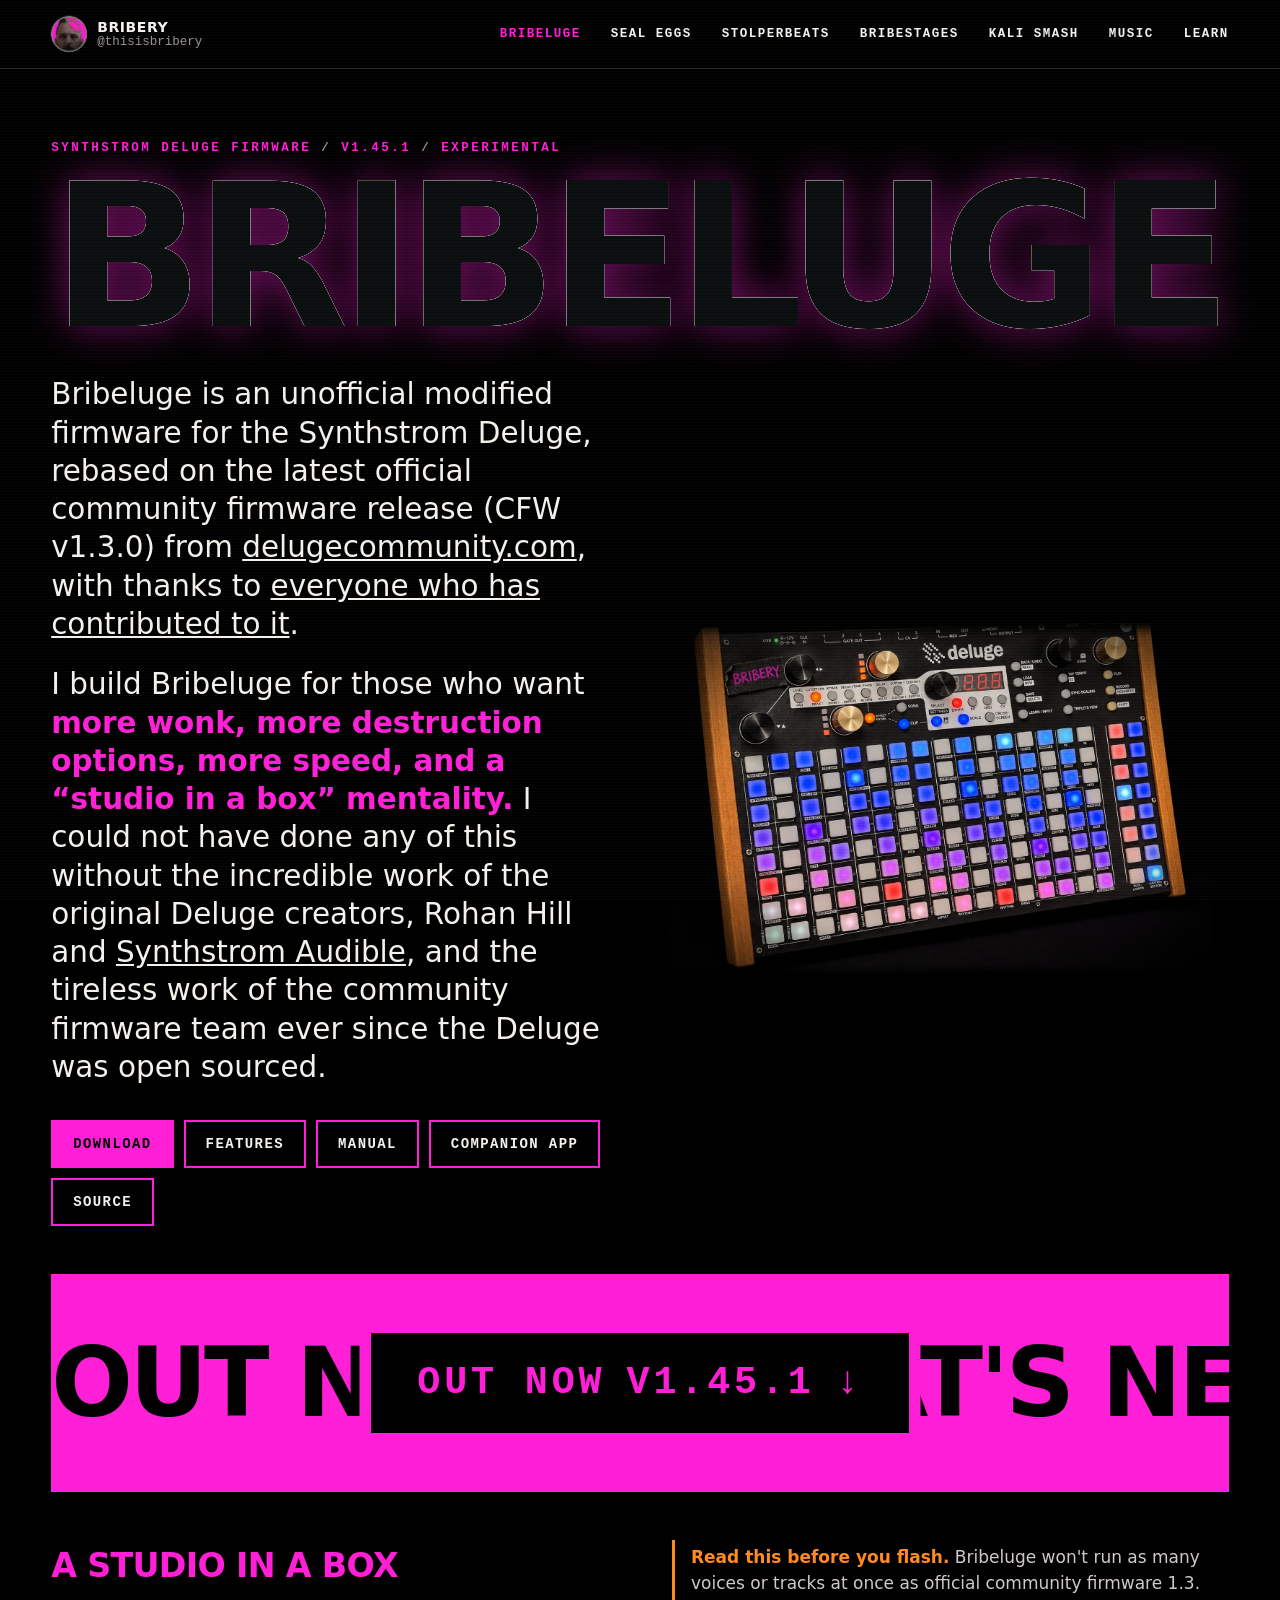
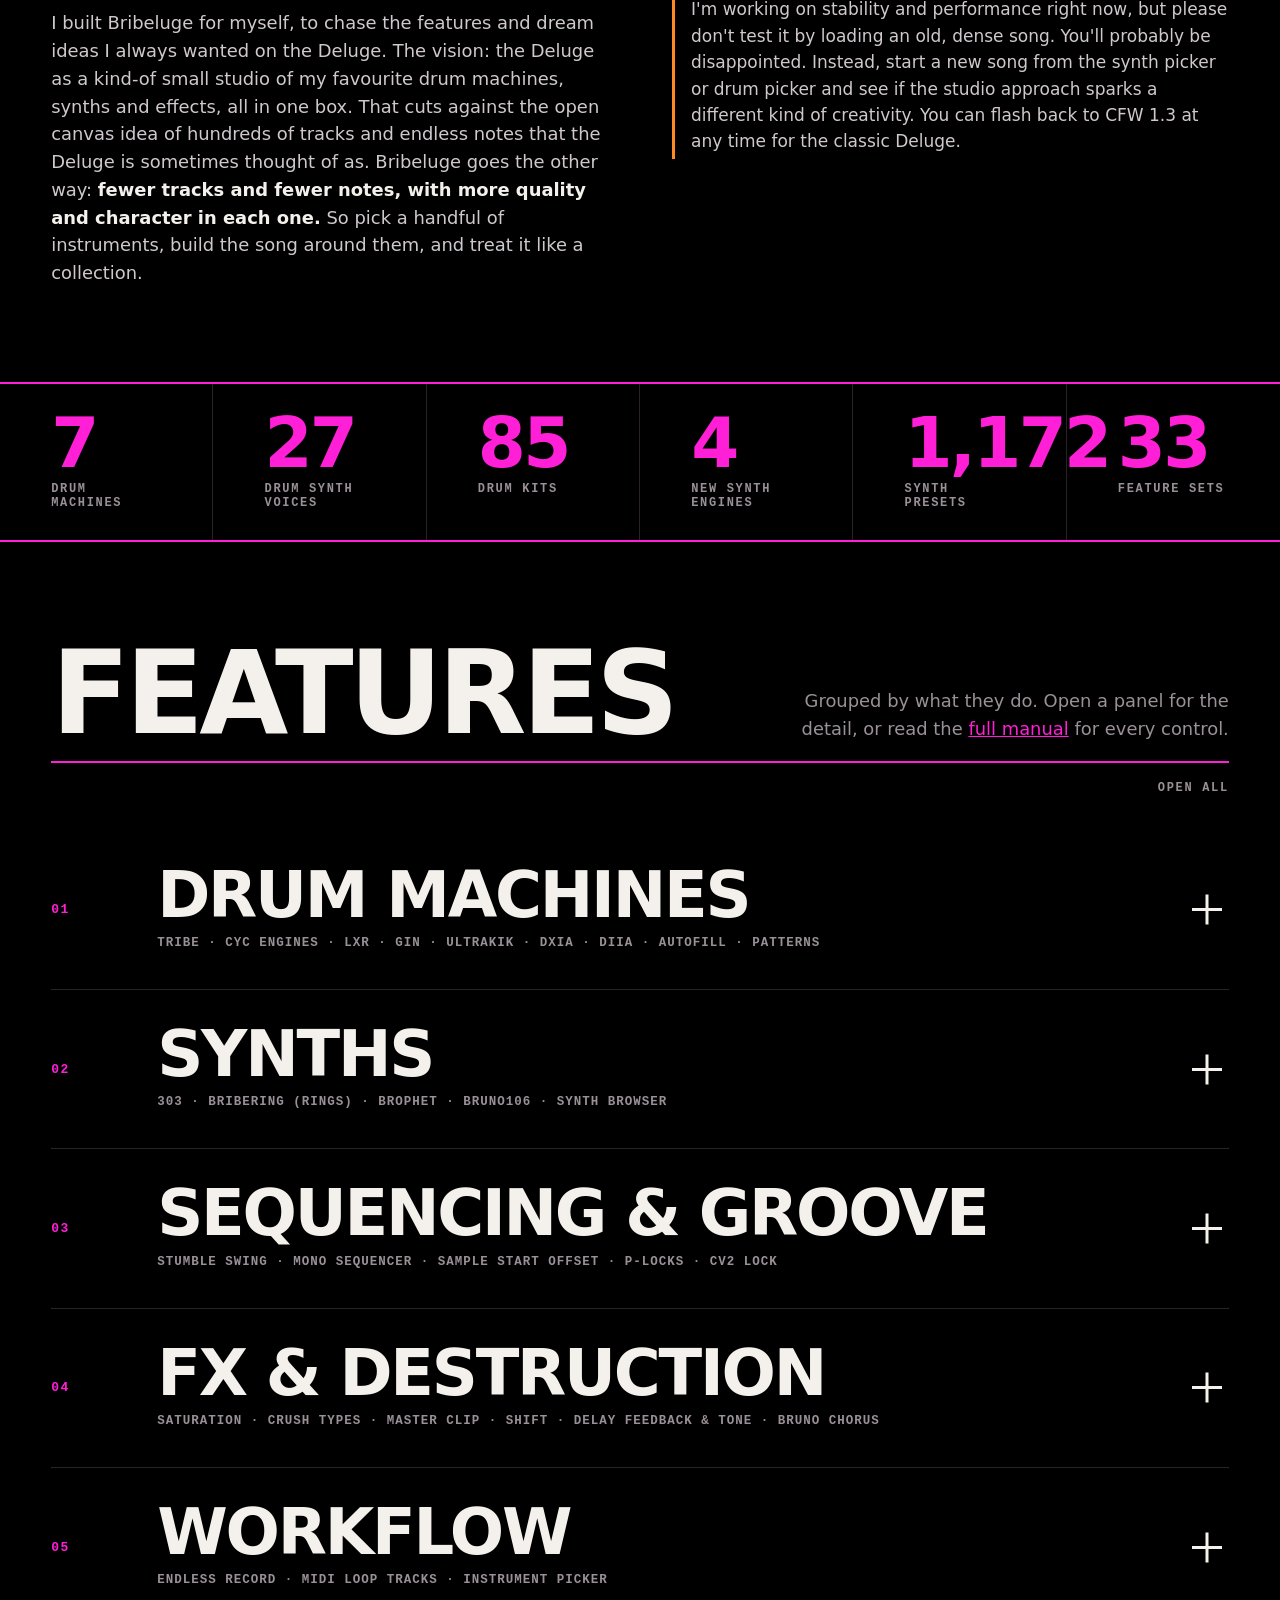
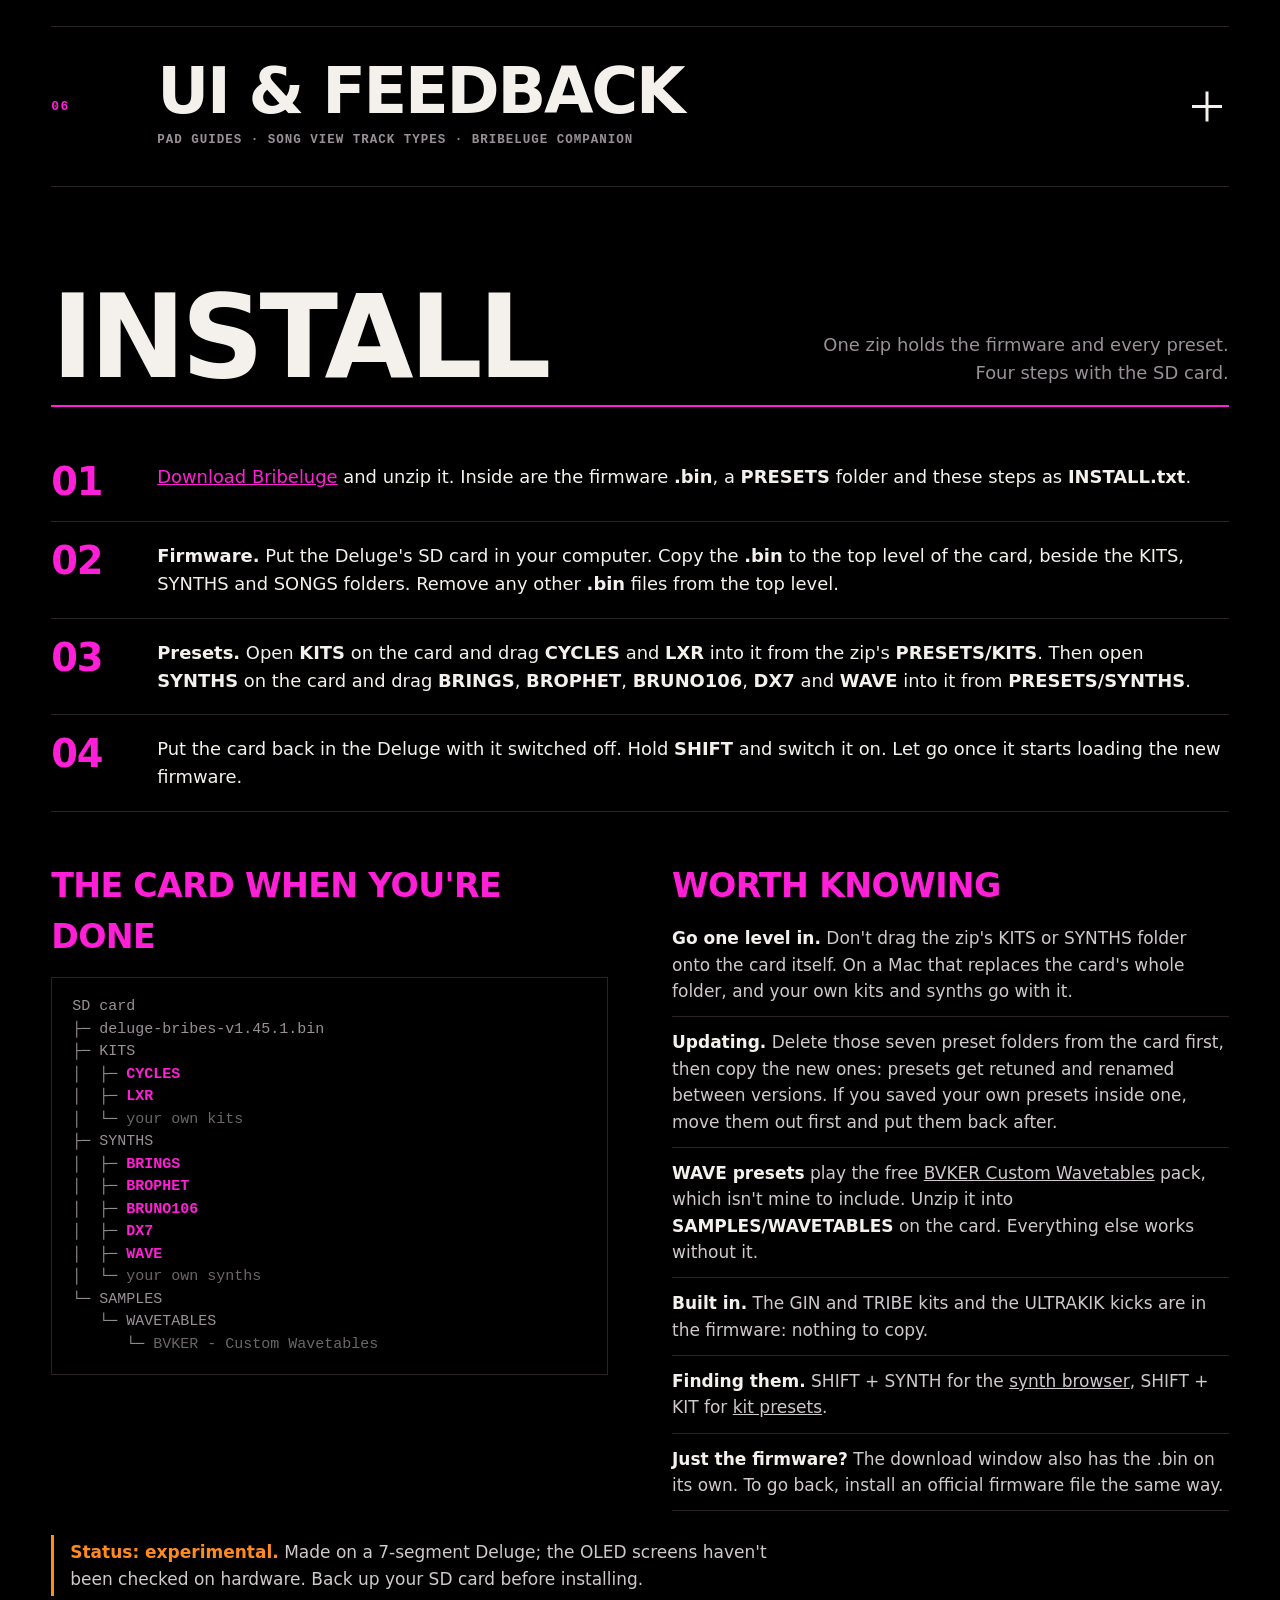
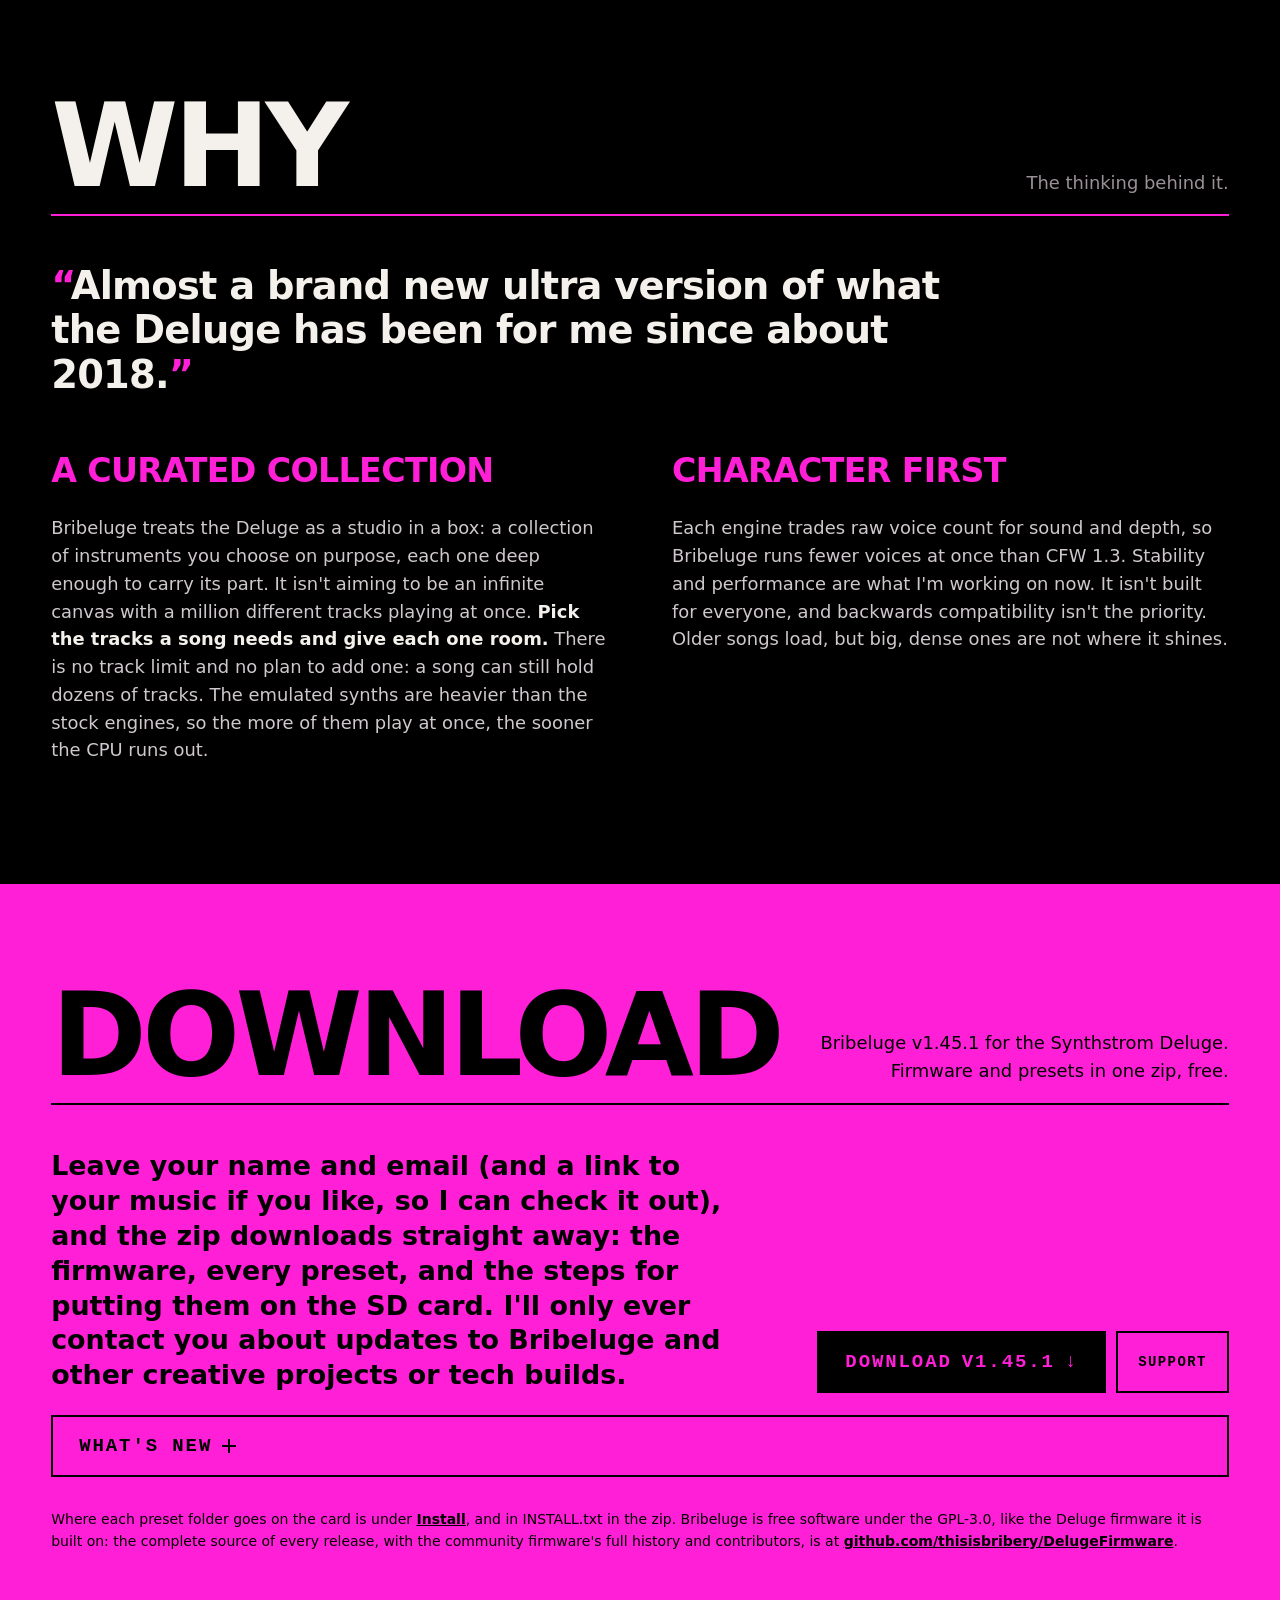
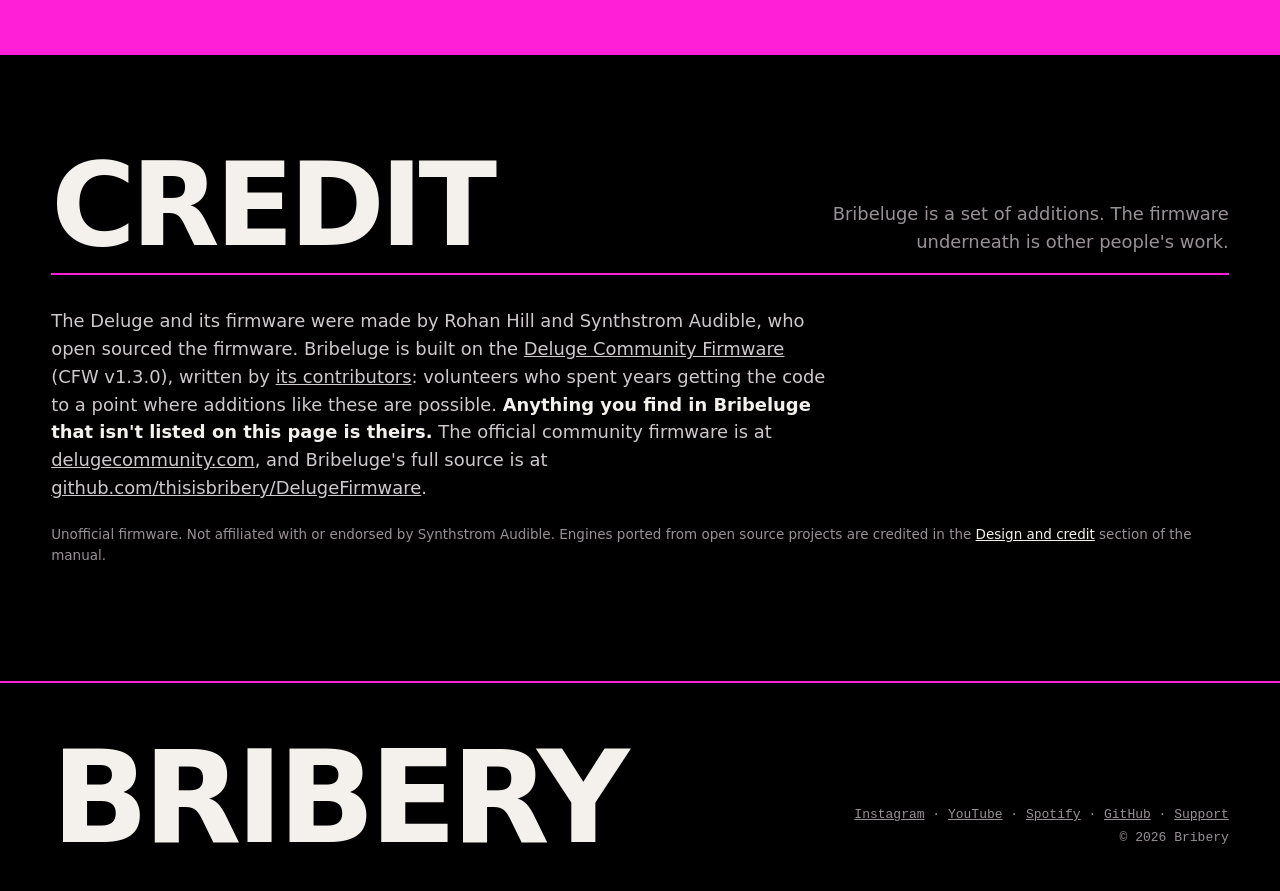
==== bribeluge/index.html @ 13f670aa "Companion v29: a new kit or synth lands on its panel, centred After choosing a kit or synth (or chan" ====
<!doctype html>
<html lang="en">
<head>
<meta charset="utf-8">
<meta name="viewport" content="width=device-width,initial-scale=1">
<title>BRIBELUGE · Deluge firmware · BRIBERY</title>
<meta name="description" content="Bribeluge: unofficial firmware for the Synthstrom Deluge. Drum synths, a 303, Rings, a Pro-54 and a Juno, stumble swing, Autofill, saturation and crush types.">
<meta name="theme-color" content="#000000">
<meta property="og:title" content="BRIBELUGE: Deluge Bribes firmware">
<meta property="og:description" content="More wonk, more destruction, more speed. Unofficial firmware for the Synthstrom Deluge.">
<meta property="og:image" content="https://thisisbribery.com/assets/devices/deluge.webp">
<link rel="icon" type="image/png" sizes="32x32" href="/assets/favicon-32.png">
<link rel="icon" type="image/png" sizes="64x64" href="/assets/favicon-64.png">
<link rel="apple-touch-icon" href="/assets/apple-touch-icon.png">
<link rel="stylesheet" href="/assets/site.css">
<link rel="stylesheet" href="/assets/pages.css">
<script src="/assets/site.js"></script>
</head>
<body class="bx" data-bx-page="bribeluge" data-bx-foot>

<main>
  <section class="bx-hero">
    <p class="bx-kicker">Synthstrom Deluge firmware <span>/</span> v1.45.1 <span>/</span> Experimental</p>
    <h1 class="bx-mega bx-glitch" data-text="BRIBELUGE" data-fit><span class="bx-fit">BRIBELUGE</span></h1>
    <div class="bx-hero-grid">
      <div>
        <p class="bx-lede">Bribeluge is an unofficial modified firmware for the Synthstrom Deluge, rebased on the latest official community firmware release (CFW v1.3.0) from <a href="https://delugecommunity.com/" target="_blank" rel="noopener">delugecommunity.com</a>, with thanks to <a href="https://github.com/SynthstromAudible/DelugeFirmware/graphs/contributors" target="_blank" rel="noopener">everyone who has contributed to it</a>.</p>
        <p class="bx-lede" style="margin-top:.75em">I build Bribeluge for those who want <b>more wonk, more destruction options, more speed, and a &ldquo;studio in a box&rdquo; mentality.</b> I could not have done any of this without the incredible work of the original Deluge creators, Rohan Hill and <a href="https://synthstrom.com/" target="_blank" rel="noopener">Synthstrom Audible</a>, and the tireless work of the community firmware team ever since the Deluge was open sourced.</p>
        <div class="bx-ctas">
          <a class="bx-btn bx-solid" href="#download" data-bx-download>Download</a>
          <a class="bx-btn" href="#features">Features</a>
          <a class="bx-btn" href="/bribeluge/manual/">Manual</a>
          <a class="bx-btn" href="/bribeluge/companion/">Companion app</a>
          <a class="bx-btn" href="https://github.com/thisisbribery/DelugeFirmware" target="_blank" rel="noopener">Source</a>
        </div>
      </div>
      <figure class="bx-shot">
        <img src="/assets/devices/deluge.webp" width="1600" height="1000" alt="A Deluge-style groovebox lit in pink on a black studio background">
      </figure>
    </div>
    <a class="bx-outnow" href="#download">
      <span class="bx-outnow-track" aria-hidden="true"><span>Out now <b>/</b> What's new <b>/</b> Check it out <b>/</b> New features <b>/</b> Fresh firmware <b>/</b> Just landed <b>/</b> Go get it <b>/</b> </span><span>Out now <b>/</b> What's new <b>/</b> Check it out <b>/</b> New features <b>/</b> Fresh firmware <b>/</b> Just landed <b>/</b> Go get it <b>/</b> </span></span>
      <span class="bx-outnow-btn">Out now <span data-bx-bin-version>v1.45.1</span> <i aria-hidden="true">&#8595;</i></span>
    </a>
    <div class="bx-split">
      <div>
        <h3>A studio in a box</h3>
        <p class="bx-prose">I built Bribeluge for myself, to chase the features and dream ideas I always wanted on the Deluge. The vision: the Deluge as a kind-of small studio of my favourite drum machines, synths and effects, all in one box. That cuts against the open canvas idea of hundreds of tracks and endless notes that the Deluge is sometimes thought of as. Bribeluge goes the other way: <b>fewer tracks and fewer notes, with more quality and character in each one.</b> So pick a handful of instruments, build the song around them, and treat it like a collection.</p>
      </div>
      <div>
        <p class="bx-note" style="margin-top:0"><b>Read this before you flash.</b> Bribeluge won't run as many voices or tracks at once as official community firmware 1.3. I'm working on stability and performance right now, but please don't test it by loading an old, dense song. You'll probably be disappointed. Instead, start a new song from the synth picker or drum picker and see if the studio approach sparks a different kind of creativity. You can flash back to CFW 1.3 at any time for the classic Deluge.</p>
      </div>
    </div>
  </section>

  <div class="bx-stats bx-stats-6">
    <a class="bx-stat" href="#drums"><b>7</b><span>Drum machines</span></a>
    <a class="bx-stat" href="#drums"><b>27</b><span>Drum synth voices</span></a>
    <a class="bx-stat" href="#drums"><b>85</b><span>Drum kits</span></a>
    <a class="bx-stat" href="#synths"><b>4</b><span>New synth engines</span></a>
    <a class="bx-stat" href="#synths"><b>1,172</b><span>Synth presets</span></a>
    <a class="bx-stat" href="#features"><b>33</b><span>Feature sets</span></a>
  </div>

  <section class="bx-section" id="features">
    <div class="bx-sec-head">
      <h2>Features</h2>
      <p>Grouped by what they do. Open a panel for the detail, or read the <a href="/bribeluge/manual/" style="color:var(--bx-pink)">full manual</a> for every control.</p>
    </div>
    <div class="bx-toolbar"><button class="bx-linkbtn" type="button" id="toggleAll">Open all</button></div>

    <div class="bx-panels">

      <details class="bx-panel" id="drums">
        <summary><span class="bx-num">01</span><div><h3>Drum machines</h3><span class="bx-pv">TRIBE · Cyc engines · LXR · GIN · ULTRAKIK · DXIA · DIIA · Autofill · Patterns</span></div><span class="bx-plus" aria-hidden="true"></span></summary>
        <div class="bx-panel-body">
          <p class="bx-panel-intro">Synthesised drums on any kit row. A drum synth row is still a normal Deluge sound: its envelopes, filters, FX, mod matrix, automation and parameter locks all work on top. Every engine is in one list, SYNTH MODE, with Cycles-style gold knobs and one pad layout.</p>

          <p class="bx-group">The engines</p>
          <ul class="bx-feats">
            <li class="bx-feat"><h4><img class="bx-art" src="/assets/engines/tribe.svg" width="160" height="100" alt="" loading="lazy">TRIBE<small>808 / 909</small></h4>
              <div><p>An 808 / 909 drum machine: kick, snare, clap, rim, tom, hats, cymbal and cowbell, each with an 808 &gt; 909 knob that blends smoothly from one machine to the other. Every knob is centred on the real machine, with extras after Hexinverter's Mutant drums: a square wave and sub on the kick, a ringing snappy on the snare. Eleven kits built in.</p>
              <div class="bx-chips"><span class="bx-seg">TRIBE</span></div></div>
              <a class="bx-more" href="/bribeluge/manual/#30-tribe">Manual &#8594;</a></li>
            <li class="bx-feat"><h4><img class="bx-art" src="/assets/engines/cyc.svg" width="160" height="100" alt="" loading="lazy">Cyc engines<small>Cycles-style</small></h4>
              <div><p>Eight engines modelled on the Model:Cycles' six machines and the Syntakt's SD VINTAGE and CP VINTAGE, with the same knobs and starting values, rebuilt from measurements. Running on integer table oscillators for speed.</p>
              <div class="bx-chips"><span class="bx-seg">KIK</span><span class="bx-seg">SNR</span><span class="bx-seg">CMTL</span><span class="bx-seg">PERC</span><span class="bx-seg">TONE</span><span class="bx-seg">CHRD</span><span class="bx-seg">VSNR</span><span class="bx-seg">CLAP</span></div></div>
              <a class="bx-more" href="/bribeluge/manual/#cyc-engines">Manual &#8594;</a></li>
            <li class="bx-feat"><h4><img class="bx-art" src="/assets/engines/lxr.svg" width="160" height="100" alt="" loading="lazy">LXR voices<small>From LXR-02</small></h4>
              <div><p>Kick / tom, Snare and Cymbal / hat, ported from the drum voices of the open source LXR-02 firmware by Erica Synths.</p>
              <div class="bx-chips"><span class="bx-seg">DRUM <i>Kick / tom</i></span><span class="bx-seg">SNAR <i>Snare</i></span><span class="bx-seg">METL <i>Cymbal / hat</i></span></div></div>
              <a class="bx-more" href="/bribeluge/manual/#6-drum-synth">Manual &#8594;</a></li>
            <li class="bx-feat"><h4><img class="bx-art" src="/assets/engines/gin.svg" width="160" height="100" alt="" loading="lazy">GIN<small>PO-32 style</small></h4>
              <div><p>The drum voice from SquareWave Studio's GIN for the OP-1, built on libpo32. A tone with a pitch sweep, LFO or noise modulator, plus a filtered noise layer, mixed, driven and EQ'd. Its kits are built into the firmware.</p>
              <div class="bx-chips"><span class="bx-seg">GIN</span></div></div>
              <a class="bx-more" href="/bribeluge/manual/#gin">Manual &#8594;</a></li>
            <li class="bx-feat"><h4><img class="bx-art" src="/assets/engines/ultrakik.svg" width="160" height="100" alt="" loading="lazy">ULTRAKIK<small>Kick engine</small></h4>
              <div><p>One swept oscillator into a wavefolder, four kinds of drive, grit, a click and a clean sub, with sixteen presets from clean to fully broken. Long gliding 808s, hard 909s, destroyed kicks.</p>
              <div class="bx-chips"><span class="bx-seg">ULTRAKIK</span></div></div>
              <a class="bx-more" href="/bribeluge/manual/#ultrakik">Manual &#8594;</a></li>
            <li class="bx-feat"><h4><img class="bx-art" src="/assets/engines/xia.svg" width="160" height="100" alt="" loading="lazy">DXIA<small>FM drums</small></h4>
              <div><p>Three sine operators and a carrier, phase modulating each other in three routings. Each starts on a preset: a tight kick, a knocky kick, a long deep kick.</p>
              <div class="bx-chips"><span class="bx-seg">DX-L</span><span class="bx-seg">DX-B</span><span class="bx-seg">DX-C</span></div></div>
              <a class="bx-more" href="/bribeluge/manual/#choosing-an-engine">Manual &#8594;</a></li>
            <li class="bx-feat"><h4><img class="bx-art" src="/assets/engines/xia.svg" width="160" height="100" alt="" loading="lazy">DIIA<small>Metallic</small></h4>
              <div><p>Inharmonic, metallic partials with a noise strike, in three variants: a snare-ish noise perc, a zap and metallic noise.</p>
              <div class="bx-chips"><span class="bx-seg">DI-G</span><span class="bx-seg">DI-I</span><span class="bx-seg">DI-H</span></div></div>
              <a class="bx-more" href="/bribeluge/manual/#choosing-an-engine">Manual &#8594;</a></li>
          </ul>

          <p class="bx-group">Playing them</p>
          <ul class="bx-feats">
            <li class="bx-feat"><h4>Kit presets<small>SHIFT + KIT</small></h4><p>Ready-made drum synth kits: Cycles kits, 42 LXR kits, and the GIN and TRIBE kits built into the firmware. Every kit has eight rows, so one swaps for another in place, row for row, and rows you add above or below are kept through the swap. Rows tint by engine.</p>
              <a class="bx-more" href="/bribeluge/manual/#kit-presets">Manual &#8594;</a></li>
            <li class="bx-feat"><h4>Kit pattern mode</h4><p>24 saved patterns for each of a kit's bottom six rows. Step a row through them or load a whole bank.</p>
              <a class="bx-more" href="/bribeluge/manual/#2-kit-pattern-mode">Manual &#8594;</a></li>
            <li class="bx-feat"><h4>Autofill<small>TAP</small></h4><p>TAP plays a fill to the end of the bar on Kick, Snare and Hihat 1: Ghost, Drive, Build, Climb or Stutter. Your patterns are never changed.</p>
              <a class="bx-more" href="/bribeluge/manual/#3-autofill">Manual &#8594;</a></li>
            <li class="bx-feat"><h4>Affect all<small>SHIFT + AFFECT ENTIRE</small></h4><p>Snapshot any kit: every knob moves all its sound rows (drum synths, samples and synths) and snaps back on the next bar.</p>
              <a class="bx-more" href="/bribeluge/manual/#11-affect-all">Manual &#8594;</a></li>
            <li class="bx-feat"><h4>Kit mixer<small>LEVEL/PAN + KEYBOARD</small></h4><p>Each kit row's pads become a fader for its level, left at the bottom, right at the top. Press to set it; the bars follow knobs, automation and MIDI. The same again brings the steps back.</p>
              <a class="bx-more" href="/bribeluge/manual/#32-kit-mixer">Manual &#8594;</a></li>
            <li class="bx-feat"><h4>Gate out</h4><p>A kit's bottom four rows fire the four gate outputs. GATE and MIDI out sit at the top of each row's menu.</p>
              <a class="bx-more" href="/bribeluge/manual/#15-gate-out">Manual &#8594;</a></li>
            <li class="bx-feat"><h4>MIDI kits<small>SHIFT + MIDI</small></h4><p>An MKIT: sixteen MIDI rows that kit patterns and Autofill can play, for driving external drum machines.</p>
              <a class="bx-more" href="/bribeluge/manual/#16-midi-kits">Manual &#8594;</a></li>
          </ul>
        </div>
      </details>

      <details class="bx-panel" id="synths">
        <summary><span class="bx-num">02</span><div><h3>Synths</h3><span class="bx-pv">303 · BRIBERING (Rings) · BROPHET · BRUNO106 · Synth browser</span></div><span class="bx-plus" aria-hidden="true"></span></summary>
        <div class="bx-panel-body">
          <p class="bx-panel-intro">Four new synth engines that play through the Deluge's own envelopes, filters, mod FX, delay, reverb and sidechain, plus a browser that puts hundreds of presets one press away.</p>
          <ul class="bx-feats">
            <li class="bx-feat"><h4><img class="bx-art" src="/assets/engines/tb303.svg" width="160" height="100" alt="" loading="lazy">303 synth<small>From Open303</small></h4><p>A TB-303 voice with accent and slide from the mono sequencer, three filters (303, LP18 and the pedal-style DIRT) and an overdrive after them.</p>
              <a class="bx-more" href="/bribeluge/manual/#9-303-synth">Manual &#8594;</a></li>
            <li class="bx-feat"><h4><img class="bx-art" src="/assets/engines/rings.svg" width="160" height="100" alt="" loading="lazy">BRIBERING MODE<small>After Mutable Rings</small></h4>
              <div><p>A resonator engine on synths and kit rows. Each note strikes a resonator that rings on in its own time, like a bell, a bar or a string. Five models, and Bow to keep it sounding.</p>
              <div class="bx-chips"><span class="bx-seg">BMOD <i>Modal</i></span><span class="bx-seg">BSYM <i>Sympathetic</i></span><span class="bx-seg">BSTR <i>String</i></span><span class="bx-seg">BFM <i>FM</i></span><span class="bx-seg">BCHD <i>Chord</i></span></div></div>
              <a class="bx-more" href="/bribeluge/manual/#21-bribering-mode">Manual &#8594;</a></li>
            <li class="bx-feat"><h4><img class="bx-art" src="/assets/engines/brophet.svg" width="160" height="100" alt="" loading="lazy">BROPHET<small>From Pro-54</small></h4><p>A two-oscillator poly synth from Pro-54, the open source port of NI's Pro-53: sync, poly mod, analog drift, its filter in every LPF list, and all 512 Pro-53 programs plus 24 Bribes presets.</p>
              <a class="bx-more" href="/bribeluge/manual/#24-brophet">Manual &#8594;</a></li>
            <li class="bx-feat"><h4><img class="bx-art" src="/assets/engines/bruno.svg" width="160" height="100" alt="" loading="lazy">BRUNO106<small>From KR-106</small></h4><p>A Juno-style poly synth from Ultramaster KR-106: one DCO with saw, pulse, sub and noise, its IR3109 filter in every LPF list, the four position HPF with bass boost, and 212 presets.</p>
              <a class="bx-more" href="/bribeluge/manual/#26-bruno106">Manual &#8594;</a></li>
            <li class="bx-feat"><h4>Synth browser<small>SHIFT + SYNTH</small></h4><p>Pick a type (SUBT, FM, WAVE, RING, BRINGS, DX7, BROPHET, BRUNO106, 303, INIT), then a category, then play through the presets. The audition pads play each type's init synth (or your own patch) the whole way. 99 wavetable, 288 DX7, 37 BRINGS, 536 BROPHET and 212 BRUNO106 presets included.</p>
              <a class="bx-more" href="/bribeluge/manual/#13-synth-browser">Manual &#8594;</a></li>
            <li class="bx-feat"><h4>Feedback</h4><p>Feeds each synth voice's filter output back into its input: thicker, driven low end, and self-oscillation from patch cables.</p>
              <a class="bx-more" href="/bribeluge/manual/#22-feedback">Manual &#8594;</a></li>
            <li class="bx-feat"><h4>Pan spread</h4><p>Each note of a poly synth gets its own place in the stereo field, like a poly synth's voice pan spread, no unison needed.</p>
              <a class="bx-more" href="/bribeluge/manual/#25-pan-spread">Manual &#8594;</a></li>
          </ul>
        </div>
      </details>

      <details class="bx-panel" id="groove">
        <summary><span class="bx-num">03</span><div><h3>Sequencing &amp; groove</h3><span class="bx-pv">Stumble swing · Mono sequencer · Sample start offset · P-locks · CV2 lock</span></div><span class="bx-plus" aria-hidden="true"></span></summary>
        <div class="bx-panel-body">
          <p class="bx-panel-intro">Timing that leans, basslines that slide and per-step control that stays where you put it.</p>
          <ul class="bx-feats">
            <li class="bx-feat"><h4>Stumble swing<small>SHIFT + TEMPO</small></h4>
              <div><p>Four extra swing styles, seven levels each. New songs start on Stumble SQEZ, straight until you turn the swing up.</p>
              <div class="bx-chips"><span class="bx-seg">HOPP <i>MPC / Linn 16ths</i></span><span class="bx-seg">DEEP <i>Two-level</i></span><span class="bx-seg">SQEZ <i>Squeeze</i></span><span class="bx-seg">FOLD <i>Fold in</i></span></div></div>
              <a class="bx-more" href="/bribeluge/manual/#1-stumble-swing">Manual &#8594;</a></li>
            <li class="bx-feat"><h4>Mono sequencer</h4><p>A bassline step sequencer for synth, MIDI and CV tracks: octave per note, slide steps, gate control and a voltage per row on CV.</p>
              <a class="bx-more" href="/bribeluge/manual/#4-mono-sequencer">Manual &#8594;</a></li>
            <li class="bx-feat"><h4>Sample start offset</h4><p>Move where a sample starts, per step: draw it, lock it, modulate it.</p>
              <a class="bx-more" href="/bribeluge/manual/#8-sample-start-offset">Manual &#8594;</a></li>
            <li class="bx-feat"><h4>Elektron P-locks</h4><p>Optional: a parameter lock stays on its own step and goes with its note.</p>
              <a class="bx-more" href="/bribeluge/manual/#18-elektron-p-locks">Manual &#8594;</a></li>
            <li class="bx-feat"><h4>CV2 lock</h4><p>CV 2 follows the gold knobs in semitones, lockable per step.</p>
              <a class="bx-more" href="/bribeluge/manual/#17-cv2-lock">Manual &#8594;</a></li>
          </ul>
        </div>
      </details>

      <details class="bx-panel" id="fx">
        <summary><span class="bx-num">04</span><div><h3>FX &amp; destruction</h3><span class="bx-pv">Saturation · Crush types · Master clip · SHIFT · Delay feedback &amp; tone · BRUNO CHORUS</span></div><span class="bx-plus" aria-hidden="true"></span></summary>
        <div class="bx-panel-body">
          <p class="bx-panel-intro">Ways to make it louder, denser, dirtier and more broken, all learnable to a gold knob.</p>
          <ul class="bx-feats">
            <li class="bx-feat"><h4>Saturation</h4><p>A one-knob drive that gets louder and denser all the way to a hard clip, with five curves. Learnable to a gold knob.</p>
              <a class="bx-more" href="/bribeluge/manual/#7-saturation">Manual &#8594;</a></li>
            <li class="bx-feat"><h4>Crush types<small>CTYP</small></h4>
              <div><p>Bitcrush and Decimation that sound like real low bit depths and sample rates, plus a dying BBD chip and the original.</p>
              <div class="bx-chips"><span class="bx-seg">CLAS</span><span class="bx-seg">HARD</span><span class="bx-seg">VINT</span><span class="bx-seg">ULAW</span><span class="bx-seg">JITR</span><span class="bx-seg">DECY</span></div></div>
              <a class="bx-more" href="/bribeluge/manual/#23-crush-types">Manual &#8594;</a></li>
            <li class="bx-feat"><h4>Master clip</h4>
              <div><p>A clipper or limiter at the very end of the song, with drive and a ceiling, so the output never hits the Deluge's harsh digital clip.</p>
              <div class="bx-chips"><span class="bx-seg">SOFT</span><span class="bx-seg">TANH</span><span class="bx-seg">HARD</span><span class="bx-seg">TAPE</span><span class="bx-seg">FOLD</span><span class="bx-seg">LIMT</span></div></div>
              <a class="bx-more" href="/bribeluge/manual/#28-master-clip">Manual &#8594;</a></li>
            <li class="bx-feat"><h4>SHIFT</h4><p>A three-band frequency shifter as a Mod FX type on any track: harmonics come apart, and feedback shifts them again on every pass.</p>
              <a class="bx-more" href="/bribeluge/manual/#29-shift">Manual &#8594;</a></li>
            <li class="bx-feat"><h4>Delay feedback &amp; tone</h4><p>Delay amount and feedback on separate controls, plus a DJ filter in the loop, one SHIFT layer down.</p>
              <a class="bx-more" href="/bribeluge/manual/#10-delay-feedback-and-tone">Manual &#8594;</a></li>
            <li class="bx-feat"><h4>BRUNO CHORUS</h4><p>The Juno-style chorus from BRUNO106 as a Mod FX type on any track.</p>
              <a class="bx-more" href="/bribeluge/manual/#bruno-chorus">Manual &#8594;</a></li>
          </ul>
        </div>
      </details>

      <details class="bx-panel" id="workflow">
        <summary><span class="bx-num">05</span><div><h3>Workflow</h3><span class="bx-pv">Endless Record · MIDI loop tracks · Instrument Picker</span></div><span class="bx-plus" aria-hidden="true"></span></summary>
        <div class="bx-panel-body">
          <p class="bx-panel-intro">Fewer menu dives, faster starts and a Deluge that keeps recording when you're on a roll.</p>
          <ul class="bx-feats">
            <li class="bx-feat"><h4>Endless Record</h4><p>RECORD while playing keeps recording past the end of the loop. RECORD again stops at the next bar.</p>
              <a class="bx-more" href="/bribeluge/manual/#5-endless-record">Manual &#8594;</a></li>
            <li class="bx-feat"><h4>MIDI loop tracks<small>LOOP + ECHO</small></h4><p>LOOP tracks and ECHO turn the Deluge into a MIDI looper for synths with their local control on.</p>
              <a class="bx-more" href="/bribeluge/manual/#20-midi-loop-tracks">Manual &#8594;</a></li>
            <li class="bx-feat"><h4>Instrument Picker</h4><p>Choose the kit and synth type every new track starts as, loaded on its top preset.</p>
              <a class="bx-more" href="/bribeluge/manual/#14-instrument-picker">Manual &#8594;</a></li>
          </ul>
        </div>
      </details>

      <details class="bx-panel" id="ui">
        <summary><span class="bx-num">06</span><div><h3>UI &amp; feedback</h3><span class="bx-pv">Pad Guides · Song view track types · Bribeluge Companion</span></div><span class="bx-plus" aria-hidden="true"></span></summary>
        <div class="bx-panel-body">
          <p class="bx-panel-intro">The grid tells you more about what it's doing, and a second screen spells the rest out.</p>
          <ul class="bx-feats">
            <li class="bx-feat"><h4>Pad Guides</h4><p>SHIFT lights a drum synth's setting pads (purple on BRINGS, BROPHET and BRUNO106), gold knob buttons flash theirs, shortcut pads blink their gold knob's button, and a held shortcut pad scrolls its name on the 7-segment display.</p>
              <a class="bx-more" href="/bribeluge/manual/#12-pad-guides">Manual &#8594;</a></li>
            <li class="bx-feat"><h4>Track types in song view</h4><p>Section pads move by track type: kits flash, synths breathe, MIDI pings, CV stays solid.</p>
              <a class="bx-more" href="/bribeluge/manual/#19-track-types-in-song-view">Manual &#8594;</a></li>
            <li class="bx-feat"><h4>Scrolling 7SEG text</h4><p>An option for 7-segment Deluges: every menu name and option shows its full name instead of four letters, flashing then scrolling when it doesn't fit.</p>
              <a class="bx-more" href="/bribeluge/manual/#31-scrolling-7seg-text">Manual &#8594;</a></li>
            <li class="bx-feat"><h4>Bribeluge Companion</h4><p>A phone or tablet screen for the Deluge over USB: the display spelled out in full, engine drawings, knobs you can turn from the screen (they follow the Deluge too), waveforms with draggable markers, picture pickers, a song view you can tap, and panels for BRUNO106 (Juno-style sliders), BROPHET (Prophet-style knobs), wavetable synths (a 3D view of the table with every note moving through it) and the TRIBE, CYC, LXR and GIN drum engines, all working both ways. Touch a control and the Deluge lights the gold knobs that turn it.</p>
              <a class="bx-more" href="/bribeluge/companion/">Open &#8599;</a></li>
          </ul>
        </div>
      </details>

    </div>
  </section>

  <section class="bx-section" id="install" style="padding-top:0">
    <div class="bx-sec-head">
      <h2>Install</h2>
      <p>One zip holds the firmware and every preset. Four steps with the SD card.</p>
    </div>
    <ol class="bx-steps">
      <li><div><a href="#download" data-bx-download style="color:var(--bx-pink)">Download Bribeluge</a> and unzip it. Inside are the firmware <b>.bin</b>, a <b>PRESETS</b> folder and these steps as <b>INSTALL.txt</b>.</div></li>
      <li><div><b>Firmware.</b> Put the Deluge's SD card in your computer. Copy the <b>.bin</b> to the top level of the card, beside the KITS, SYNTHS and SONGS folders. Remove any other <b>.bin</b> files from the top level.</div></li>
      <li id="presets"><div><b>Presets.</b> Open <b>KITS</b> on the card and drag <b>CYCLES</b> and <b>LXR</b> into it from the zip's <b>PRESETS/KITS</b>. Then open <b>SYNTHS</b> on the card and drag <b>BRINGS</b>, <b>BROPHET</b>, <b>BRUNO106</b>, <b>DX7</b> and <b>WAVE</b> into it from <b>PRESETS/SYNTHS</b>.</div></li>
      <li><div>Put the card back in the Deluge with it switched off. Hold <b>SHIFT</b> and switch it on. Let go once it starts loading the new firmware.</div></li>
    </ol>
    <div class="bx-split bx-card-after">
      <div>
        <h3>The card when you're done</h3>
        <pre class="bx-tree" aria-label="Folders on the SD card after installing">SD card
&#9500;&#9472; deluge-bribes-<span data-bx-bin-version>v1.45.1</span>.bin
&#9500;&#9472; KITS
&#9474;  &#9500;&#9472; <b>CYCLES</b>
&#9474;  &#9500;&#9472; <b>LXR</b>
&#9474;  &#9492;&#9472; <i>your own kits</i>
&#9500;&#9472; SYNTHS
&#9474;  &#9500;&#9472; <b>BRINGS</b>
&#9474;  &#9500;&#9472; <b>BROPHET</b>
&#9474;  &#9500;&#9472; <b>BRUNO106</b>
&#9474;  &#9500;&#9472; <b>DX7</b>
&#9474;  &#9500;&#9472; <b>WAVE</b>
&#9474;  &#9492;&#9472; <i>your own synths</i>
&#9492;&#9472; SAMPLES
   &#9492;&#9472; WAVETABLES
      &#9492;&#9472; <i>BVKER - Custom Wavetables</i></pre>
      </div>
      <div>
        <h3>Worth knowing</h3>
        <ul class="bx-know">
          <li><b>Go one level in.</b> Don't drag the zip's KITS or SYNTHS folder onto the card itself. On a Mac that replaces the card's whole folder, and your own kits and synths go with it.</li>
          <li><b>Updating.</b> Delete those seven preset folders from the card first, then copy the new ones: presets get retuned and renamed between versions. If you saved your own presets inside one, move them out first and put them back after.</li>
          <li><b>WAVE presets</b> play the free <a href="https://bvker.com/free-serum-wavetables/" target="_blank" rel="noopener">BVKER Custom Wavetables</a> pack, which isn't mine to include. Unzip it into <b>SAMPLES/WAVETABLES</b> on the card. Everything else works without it.</li>
          <li><b>Built in.</b> The GIN and TRIBE kits and the ULTRAKIK kicks are in the firmware: nothing to copy.</li>
          <li><b>Finding them.</b> SHIFT + SYNTH for the <a href="/bribeluge/manual/#13-synth-browser">synth browser</a>, SHIFT + KIT for <a href="/bribeluge/manual/#kit-presets">kit presets</a>.</li>
          <li><b>Just the firmware?</b> The download window also has the .bin on its own. To go back, install an official firmware file the same way.</li>
        </ul>
      </div>
    </div>
    <p class="bx-note"><b>Status: experimental.</b> Made on a 7-segment Deluge; the OLED screens haven't been checked on hardware. Back up your SD card before installing.</p>
  </section>

  <section class="bx-section" id="about" style="padding-top:0">
    <div class="bx-sec-head">
      <h2>Why</h2>
      <p>The thinking behind it.</p>
    </div>
    <p class="bx-quote">Almost a brand new ultra version of what the Deluge has been for me since about 2018.</p>
    <div class="bx-split">
      <div>
        <h3>A curated collection</h3>
        <p class="bx-prose">Bribeluge treats the Deluge as a studio in a box: a collection of instruments you choose on purpose, each one deep enough to carry its part. It isn't aiming to be an infinite canvas with a million different tracks playing at once. <b>Pick the tracks a song needs and give each one room.</b> There is no track limit and no plan to add one: a song can still hold dozens of tracks. The emulated synths are heavier than the stock engines, so the more of them play at once, the sooner the CPU runs out.</p>
      </div>
      <div>
        <h3>Character first</h3>
        <p class="bx-prose">Each engine trades raw voice count for sound and depth, so Bribeluge runs fewer voices at once than CFW 1.3. Stability and performance are what I'm working on now. It isn't built for everyone, and backwards compatibility isn't the priority. Older songs load, but big, dense ones are not where it shines.</p>
      </div>
    </div>
  </section>

  <section class="bx-section bx-band" id="download">
    <a class="bx-dl-hit" href="#download" data-bx-download aria-label="Download the latest Bribeluge firmware and presets">
      <div class="bx-sec-head">
        <h2>Download</h2>
        <p>Bribeluge <span data-bx-bin-version>v1.45.1</span> for the Synthstrom Deluge. Firmware and presets in one zip, free.</p>
      </div>
    </a>
    <div class="bx-band-body">
      <p>Leave your name and email (and a link to your music if you like, so I can check it out), and the zip downloads straight away: the firmware, every preset, and the steps for putting them on the SD card. I'll only ever contact you about updates to Bribeluge and other creative projects or tech builds.</p>
      <div class="bx-ctas">
        <a class="bx-btn bx-ink bx-solid bx-dl-big" href="#download" data-bx-download>Download <span data-bx-bin-version>v1.45.1</span> &#8595;</a>
        <a class="bx-btn bx-ink" data-bx-support href="#" target="_blank" rel="noopener">Support</a>
      </div>
    </div>
    <details class="bx-news">
      <summary class="bx-btn bx-ink bx-dl-big">What's new <span class="bx-news-sign" aria-hidden="true"></span></summary>
      <div class="bx-news-body">
        <p class="bx-news-lead">Newest first, the headlines from the last ten or so releases. Tap a name for how it works.</p>
        <ul class="bx-news-list">
          <li><a href="/bribeluge/manual/#27-bribeluge-companion">The Companion follows the Deluge</a><span class="bx-news-v">Companion</span><p>Open a menu or SHIFT + KIT and it shows at the top. Choose a new kit or synth and the page centres on its panel, ready to play. Back out and you're where you left off. No firmware update needed.</p></li>
          <li><a href="/bribeluge/manual/#kit-presets">Preset kits keep their name</a><span class="bx-news-v">v1.45.1</span><p>Choose a preset kit and the kit takes its name, so it stays on the display and in the Companion after the next audition instead of going back to KIT 0xx.</p></li>
          <li><a href="/bribeluge/manual/#33-drum-engine-panels">Panels you can play</a><span class="bx-news-v">v1.45</span><p>Hold a row key on a Companion drum panel to hear that row. Touch any panel control and the Deluge lights the gold knobs that turn it, or opens its setting with SHORTCUT.</p></li>
          <li><a href="/bribeluge/manual/#33-drum-engine-panels">Drum engine panels</a><span class="bx-news-v">v1.44</span><p>The Companion shows TRIBE as an 808 and a 909 with MORPH on the seam, CYC in bone and grey, LXR in black with pink LED rings and GIN in gunmetal with a scope. Both ways, with a key per kit row.</p></li>
          <li><a href="/bribeluge/manual/#32-kit-mixer">Kit mixer</a><span class="bx-news-v">v1.43</span><p>In a kit clip, hold LEVEL/PAN and press KEYBOARD: each row's pads show and set its level, left at the bottom, right at the top. The same again brings the steps back, untouched.</p></li>
          <li><a href="/bribeluge/manual/#31-scrolling-7seg-text">Scrolling 7SEG text</a><span class="bx-news-v">v1.42</span><p>Set Community Features &gt; 7SEG text to SCROLL and a 7-segment Deluge shows full menu names and options, flashed then scrolled, instead of four letters.</p></li>
          <li><a href="/bribeluge/manual/#27-bribeluge-companion">Every Companion knob works both ways</a><span class="bx-news-v">v1.41</span><p>Drag any knob on the Companion, gold knobs included, and the Deluge follows. Turn it on the Deluge and the screen follows. Tap a switch to step it.</p></li>
          <li><a href="/bribeluge/manual/#making-a-drum-synth-kit">Eight-row kits that swap in place</a><span class="bx-news-v">v1.40</span><p>Every Bribeluge kit now has eight rows, so they swap in and out of each other row for row with the pattern still playing. Rows you add above or below stay put, with their sounds, when you swap kits.</p></li>
          <li><a href="/bribeluge/manual/#23-crush-types">Data crush type removed</a><span class="bx-news-v">v1.39.3</span><p>It mostly added clicks. Songs and presets saved with it load as Hard, and the other crush types sound as they did.</p></li>
          <li><a href="/bribeluge/manual/#persistent-overlay">Persistent overlay for Bribesynths and kits</a><span class="bx-news-v">v1.39.2</span><p>Hold SHIFT and the pink and purple setting pads pulse, with the Deluge's shortcut overlay on or off.</p></li>
          <li><a href="/bribeluge/manual/#changelog">OLED and overlay fixes</a><span class="bx-news-v">v1.39.1</span><p>Two freezes fixed: one on OLED units, one with the shortcut overlay on. SCALE and CROSS SCREEN now step through the drum synth pad editor.</p></li>
          <li><a href="/bribeluge/manual/#30-tribe">TRIBE</a><span class="bx-news-v">v1.39</span><p>An 808 / 909 drum machine with a clean 808 &gt; 909 knob on every voice and eleven kits.</p></li>
          <li><a href="/bribeluge/manual/#changelog">Stability pass</a><span class="bx-news-v">v1.38, v1.38.1</span><p>The community's 1.3 fixes, a release build, and older songs loading and sounding as they did. The companion's WAVE panel controls now reach the Deluge.</p></li>
          <li><a href="/bribeluge/manual/#28-master-clip">Master clip</a><span class="bx-news-v">v1.37</span><p>A clipper or limiter at the very end of the song, with the curves from KALI SMASH.</p></li>
          <li><a href="/bribeluge/manual/#29-shift">SHIFT Mod FX</a><span class="bx-news-v">v1.37</span><p>KALI SMASH's three-band frequency shifter as a Mod FX type.</p></li>
          <li><a href="/bribeluge/manual/#23-crush-types">More crush modes</a><span class="bx-news-v">v1.27, v1.37</span><p>Hard, Vintage, u-Law, Jitter and Decay for Bitcrush and Decimation.</p></li>
          <li><a href="/bribeluge/manual/#bruno106-panel">Companion synth panels</a><span class="bx-news-v">v1.34 to v1.36</span><p>Juno sliders, Prophet knobs and a 3D wavetable view, working both ways.</p></li>
          <li><a href="/bribeluge/manual/#13-synth-browser">DX7 in the synth browser</a><span class="bx-news-v">v1.33</span><p>288 DX7 presets as their own type, an init sound on every type, rebuilt WAVE presets.</p></li>
          <li><a href="/bribeluge/manual/#27-bribeluge-companion">Companion app added</a><span class="bx-news-v">v1.32</span><p>A phone or tablet screen over USB that shows what the 7-segment can't.</p></li>
          <li><a href="/bribeluge/manual/#26-bruno106">BRUNO106</a><span class="bx-news-v">v1.31</span><p>A Juno-style poly synth with its filter, HPF and chorus.</p></li>
          <li><a href="/bribeluge/manual/#25-pan-spread">Pan spread</a><span class="bx-news-v">v1.30</span><p>Each note of a poly synth takes its own place in the stereo field.</p></li>
          <li><a href="/bribeluge/manual/#24-brophet">BROPHET</a><span class="bx-news-v">v1.28</span><p>A Prophet-style poly synth with all 512 Pro-53 programs.</p></li>
        </ul>
        <p class="bx-news-more"><a href="/bribeluge/manual/#changelog">Full changelog in the manual &#8594;</a></p>
      </div>
    </details>
    <p class="bx-dl-small">Where each preset folder goes on the card is under <a href="#install">Install</a>, and in INSTALL.txt in the zip. Bribeluge is free software under the GPL-3.0, like the Deluge firmware it is built on: the complete source of every release, with the community firmware's full history and contributors, is at <a href="https://github.com/thisisbribery/DelugeFirmware" target="_blank" rel="noopener">github.com/thisisbribery/DelugeFirmware</a>.</p>
  </section>

  <section class="bx-section" id="credit">
    <div class="bx-sec-head">
      <h2>Credit</h2>
      <p>Bribeluge is a set of additions. The firmware underneath is other people's work.</p>
    </div>
    <p class="bx-prose" style="margin-top:clamp(20px,3vw,32px)">The Deluge and its firmware were made by Rohan Hill and Synthstrom Audible, who open sourced the firmware. Bribeluge is built on the <a href="https://delugecommunity.com/" target="_blank" rel="noopener">Deluge Community Firmware</a> (CFW v1.3.0), written by <a href="https://github.com/SynthstromAudible/DelugeFirmware/graphs/contributors" target="_blank" rel="noopener">its contributors</a>: volunteers who spent years getting the code to a point where additions like these are possible. <b>Anything you find in Bribeluge that isn't listed on this page is theirs.</b> The official community firmware is at <a href="https://delugecommunity.com/" target="_blank" rel="noopener">delugecommunity.com</a>, and Bribeluge's full source is at <a href="https://github.com/thisisbribery/DelugeFirmware" target="_blank" rel="noopener">github.com/thisisbribery/DelugeFirmware</a>.</p>
    <p class="bx-fine" style="margin-top:22px">Unofficial firmware. Not affiliated with or endorsed by Synthstrom Audible. Engines ported from open source projects are credited in the <a href="/bribeluge/manual/#design-and-credit" style="color:var(--bx-ink)">Design and credit</a> section of the manual.</p>
  </section>
</main>

<script>
(function(){
  var panels = document.querySelectorAll(".bx-panel"), btn = document.getElementById("toggleAll");
  function sync(){ var all = Array.prototype.every.call(panels, function(p){ return p.open; }); btn.textContent = all ? "Close all" : "Open all"; }
  btn.addEventListener("click", function(){
    var open = btn.textContent === "Open all";
    Array.prototype.forEach.call(panels, function(p){ p.open = open; });
    sync();
  });
  Array.prototype.forEach.call(panels, function(p){ p.addEventListener("toggle", sync); });
  // open the panel named in the URL hash (e.g. /bribeluge/#synths), on load and from in-page links like the stats row
  var h = location.hash && document.getElementById(location.hash.slice(1));
  if (h && h.tagName === "DETAILS") h.open = true;
  document.addEventListener("click", function(e){
    var a = e.target.closest && e.target.closest('a[href^="#"]');
    var t = a && document.getElementById(a.getAttribute("href").slice(1));
    if (t && t.tagName === "DETAILS") t.open = true;
  });
  sync();
})();
</script>
</body>
</html>
---- assets/site.css ----
/* BRIBERY shared shell.
   Everything here is prefixed bx- so it never collides with a ported tool's own classes.
   Tokens are on :root under --bx-*. A page in "classic" mode (html[data-mode="classic"])
   keeps only the mode toggle from this file; the shell nav and footer hide. */
:root{
  --bx-pink:#ff1fd6; --bx-pink-deep:#b3009a; --bx-pink-glow:rgba(255,31,214,.45);
  --bx-teal:#19ffe0; --bx-orange:#ff8a1f;
  --bx-black:#000; --bx-ink:#f4f1ec; --bx-muted:#9a9097; --bx-line:#2a2228; --bx-soft:#0d0a0c;
  --bx-mono:ui-monospace,SFMono-Regular,Menlo,Consolas,monospace;
  --bx-sans:system-ui,-apple-system,"Segoe UI",Roboto,Helvetica,Arial,sans-serif;
  --bx-gutter:clamp(16px,4vw,56px);
}

/* ---------- base for pages built natively in the new style ---------- */
body.bx{margin:0;background:var(--bx-black);color:var(--bx-ink);font:17px/1.55 var(--bx-sans);-webkit-font-smoothing:antialiased;overflow-x:hidden}
body.bx *{box-sizing:border-box}
body.bx a{color:inherit}
body.bx ::selection{background:var(--bx-pink);color:var(--bx-black)}
html[data-mode="new"] body::after,body.bx::after{content:"";position:fixed;inset:0;pointer-events:none;z-index:900;
  background:repeating-linear-gradient(0deg,rgba(255,255,255,.025) 0 1px,transparent 1px 3px)}

/* ---------- top bar ---------- */
.bx-top{display:flex;align-items:center;justify-content:space-between;gap:16px;padding:16px var(--bx-gutter);
  border-bottom:1px solid var(--bx-line);background:var(--bx-black);color:var(--bx-ink);font-family:var(--bx-sans);position:relative;z-index:800}
.bx-top *{box-sizing:border-box}
.bx-brand{display:inline-flex;align-items:center;gap:10px;text-decoration:none;color:var(--bx-ink);font-size:14px;line-height:1.2;flex:0 0 auto}
.bx-brand b{font-weight:800;letter-spacing:.04em}
.bx-brand small{display:block;color:var(--bx-muted);font:12.5px var(--bx-mono)}
.bx-brand:hover small{color:var(--bx-pink)}
.bx-coin{display:block;width:36px;height:36px;perspective:220px;flex:0 0 auto}
.bx-coin-inner{display:block;position:relative;width:100%;height:100%;transform-style:preserve-3d;animation:bxcoinspin 4s steps(24) infinite}
.bx-brand:hover .bx-coin-inner{animation-duration:1.6s}
.bx-coin img{position:absolute;inset:0;width:100%;height:100%;border-radius:50%;backface-visibility:hidden;-webkit-backface-visibility:hidden;transform:translateZ(2.5px)}
.bx-coin .bx-back{transform:rotateY(180deg) translateZ(2.5px)}
.bx-coin .bx-edge{display:block;position:absolute;left:50%;top:8%;width:5px;height:84%;margin-left:-2.5px;background:linear-gradient(#9a9a9a,#6f6f6f 50%,#4a4a4a);transform:rotateY(90deg)}
@keyframes bxcoinspin{to{transform:rotateY(360deg)}}
.bx-nav{display:flex;align-items:center;gap:clamp(12px,2.4vw,30px);font:600 12.5px var(--bx-mono);letter-spacing:.12em;text-transform:uppercase;
  overflow-x:auto;scrollbar-width:none;min-width:0}
.bx-nav::-webkit-scrollbar{display:none}
.bx-nav a{text-decoration:none;color:var(--bx-muted);white-space:nowrap}
.bx-nav a:hover,.bx-nav a[aria-current="page"]{color:var(--bx-pink)}

/* ---------- classic / new toggle ---------- */
.bx-mode{display:inline-flex;border:1.5px solid var(--bx-pink);font:700 11px var(--bx-mono);letter-spacing:.12em;text-transform:uppercase;flex:0 0 auto;background:var(--bx-black)}
.bx-mode button{all:unset;cursor:pointer;padding:6px 10px;color:var(--bx-pink);font:inherit;letter-spacing:inherit}
.bx-mode button[aria-pressed="true"]{background:var(--bx-pink);color:var(--bx-black)}
.bx-mode button:focus-visible{outline:2px solid var(--bx-teal);outline-offset:2px}
/* In classic mode the toggle floats bottom-left so the original page is untouched */
.bx-mode-float{position:fixed;left:10px;bottom:10px;z-index:950;box-shadow:0 4px 16px rgba(0,0,0,.35);opacity:.9}
.bx-mode-float:hover{opacity:1}
/* Classic is already on, so the floating toggle only needs the way back */
.bx-mode-float button[data-m="classic"]{display:none}
.bx-mode-float button[data-m="new"]{background:var(--bx-black);color:var(--bx-pink);padding:5px 8px;font-size:10px}
.bx-mode-float button[data-m="new"]::after{content:" look"}
html[data-mode="classic"] .bx-top,html[data-mode="classic"] .bx-foot,html[data-mode="classic"] .bx-new-only{display:none!important}
html[data-mode="new"] .bx-classic-only,html:not([data-mode]) .bx-classic-only{display:none!important}

/* ---------- shared building blocks for new-style pages ---------- */
.bx-section{padding:clamp(56px,8vw,120px) var(--bx-gutter)}
.bx-kicker{font:600 12.5px var(--bx-mono);letter-spacing:.2em;text-transform:uppercase;color:var(--bx-pink);margin:0 0 clamp(10px,2vw,22px)}
.bx-kicker span{color:var(--bx-muted)}
.bx-mega{position:relative;margin:0;font-weight:900;line-height:.8;letter-spacing:-.045em;color:var(--bx-pink);white-space:nowrap;text-shadow:0 0 40px var(--bx-pink-glow);text-transform:uppercase}
.bx-mega .bx-fit{display:inline-block}
/* giant titles are decorative and their glyph boxes overhang: never let them swallow clicks meant for buttons below */
.bx-mega{pointer-events:none}
.bx-glitch::before,.bx-glitch::after{content:attr(data-text);position:absolute;left:0;top:0;width:100%;overflow:hidden;pointer-events:none;text-shadow:none}
.bx-glitch::before{color:var(--bx-teal);mix-blend-mode:screen;animation:bxslice1 4.2s steps(1) infinite}
.bx-glitch::after{color:var(--bx-ink);mix-blend-mode:difference;animation:bxslice2 4.2s steps(1) infinite}
@keyframes bxslice1{0%,86%,100%{clip-path:inset(100% 0 0 0);transform:none}87%{clip-path:inset(12% 0 70% 0);transform:translate(-1.2vw,0)}89%{clip-path:inset(55% 0 28% 0);transform:translate(1.6vw,0)}91%{clip-path:inset(30% 0 52% 0);transform:translate(-.6vw,0)}93%{clip-path:inset(78% 0 6% 0);transform:translate(2.2vw,0)}95%{clip-path:inset(100% 0 0 0)}}
@keyframes bxslice2{0%,88%,100%{clip-path:inset(100% 0 0 0);transform:none}89%{clip-path:inset(40% 0 44% 0);transform:translate(1vw,0)}92%{clip-path:inset(4% 0 86% 0);transform:translate(-2vw,0)}94%{clip-path:inset(66% 0 20% 0);transform:translate(.8vw,0)}96%{clip-path:inset(100% 0 0 0)}}
/* scrolling bands with data-bx-glitch: site.js clones the track into two ghost layers that slice like the H1 */
.bx-glitch-band{position:relative}
.bx-glitch-ghost{position:absolute;inset:0;overflow:hidden;pointer-events:none;clip-path:inset(100% 0 0 0)}
.bx-glitch-ghost.g1{color:var(--bx-teal);mix-blend-mode:screen;animation:bxslice1 4.2s steps(1) infinite}
.bx-glitch-ghost.g2{color:var(--bx-ink);mix-blend-mode:difference;animation:bxslice2 4.2s steps(1) infinite}
.bx-lede{margin:0;font-size:clamp(19px,2.3vw,30px);line-height:1.3;font-weight:500;max-width:46ch}
.bx-lede b{color:var(--bx-pink);font-weight:800}
.bx-sec-head{display:grid;grid-template-columns:1fr auto;align-items:end;gap:20px;border-bottom:2px solid var(--bx-pink);padding-bottom:18px}
.bx-sec-head h2{margin:0;font-weight:900;font-size:clamp(44px,9vw,140px);line-height:.85;letter-spacing:-.04em;text-transform:uppercase}
.bx-sec-head p{margin:0;max-width:38ch;color:var(--bx-muted);font-size:clamp(15px,1.4vw,18px);text-align:right}
.bx-num{font:600 13px var(--bx-mono);color:var(--bx-pink);letter-spacing:.12em}
.bx-btn{display:inline-flex;align-items:center;gap:10px;text-decoration:none;font:700 14px var(--bx-mono);letter-spacing:.1em;text-transform:uppercase;
  padding:14px 20px;border:2px solid var(--bx-pink);color:var(--bx-pink);background:transparent;cursor:pointer;transition:background .12s,color .12s;border-radius:0}
.bx-btn:hover{background:var(--bx-pink);color:var(--bx-black)}
.bx-btn.bx-solid{background:var(--bx-pink);color:var(--bx-black)}
.bx-btn.bx-solid:hover{background:var(--bx-black);color:var(--bx-pink)}
.bx-btn.bx-ink{border-color:var(--bx-black);color:var(--bx-black)}
.bx-btn.bx-ink:hover,.bx-btn.bx-ink.bx-solid{background:var(--bx-black);color:var(--bx-pink)}
.bx-ctas{display:flex;flex-wrap:wrap;gap:10px}
.bx-fine{font-size:13.5px;color:var(--bx-muted)}

/* ---------- footer ---------- */
.bx-foot{border-top:2px solid var(--bx-pink);padding:clamp(36px,5vw,64px) var(--bx-gutter) 40px;display:grid;grid-template-columns:1fr auto;gap:24px;align-items:end;
  background:var(--bx-black);color:var(--bx-ink);font-family:var(--bx-sans)}
.bx-foot-word{font-weight:900;font-size:clamp(48px,10vw,150px);line-height:.8;letter-spacing:-.045em;color:var(--bx-pink);margin:0;text-decoration:none}
.bx-foot-meta{font:13px/1.8 var(--bx-mono);color:var(--bx-muted);text-align:right}
.bx-foot-meta a{color:var(--bx-ink)}
.bx-foot-meta a:hover{color:var(--bx-pink)}

/* ---------- beta tester modal ---------- */
.bx-modal{position:fixed;inset:0;z-index:1000;display:none;align-items:center;justify-content:center;padding:16px;background:rgba(0,0,0,.78);font-family:var(--bx-sans);color:var(--bx-ink)}
.bx-modal.bx-open{display:flex}
.bx-modal *{box-sizing:border-box}
.bx-dialog{width:100%;max-width:520px;background:var(--bx-black);border:2px solid var(--bx-pink);box-shadow:0 0 60px var(--bx-pink-glow);padding:clamp(20px,4vw,34px);position:relative;max-height:calc(100vh - 32px);overflow:auto}
.bx-dialog h3{margin:0 0 6px;font-size:clamp(30px,5vw,46px);font-weight:900;line-height:.9;letter-spacing:-.03em;text-transform:uppercase;color:var(--bx-pink)}
.bx-dialog p{margin:0 0 18px;color:var(--bx-muted);font-size:15px}
.bx-dialog label{display:block;font:600 11.5px var(--bx-mono);letter-spacing:.14em;text-transform:uppercase;color:var(--bx-muted);margin:14px 0 6px}
.bx-dialog input,.bx-dialog select,.bx-dialog textarea{width:100%;background:#0b0809;border:1.5px solid var(--bx-line);color:var(--bx-ink);font:16px var(--bx-sans);padding:11px 12px;border-radius:0}
.bx-dialog input:focus,.bx-dialog select:focus,.bx-dialog textarea:focus{outline:none;border-color:var(--bx-pink)}
.bx-dialog textarea{min-height:90px;resize:vertical}
.bx-dialog .bx-ctas{margin-top:20px}
.bx-close{position:absolute;top:10px;right:12px;background:none;border:0;color:var(--bx-muted);font:700 26px/1 var(--bx-sans);cursor:pointer;padding:4px 8px}
.bx-close:hover{color:var(--bx-pink)}
.bx-status{margin-top:14px;font:600 13.5px var(--bx-mono);min-height:1em}
.bx-status.bx-ok{color:var(--bx-teal)} .bx-status.bx-bad{color:#ff8787}
.bx-dl-promise{margin:16px 0 0!important;font-size:13px!important}
.bx-dl-note{margin:6px 0 0!important;font-size:13px!important;color:var(--bx-orange)!important}
.bx-status a{color:var(--bx-pink)}
.bx-btn:disabled{opacity:.6;cursor:wait}
.bx-hp{position:absolute;left:-9999px;width:1px;height:1px;opacity:0}

@media (max-width:860px){
  .bx-sec-head{grid-template-columns:1fr}
  .bx-sec-head p{text-align:left}
  .bx-foot{grid-template-columns:1fr}
  .bx-foot-meta{text-align:left}
}
@media (max-width:620px){
  .bx-top{flex-wrap:wrap;row-gap:12px}
  .bx-nav{order:3;width:100%}
}
@media (prefers-reduced-motion:reduce){
  .bx-coin-inner,.bx-glitch::before,.bx-glitch::after{animation:none!important}
  .bx-glitch-ghost{display:none}
}
/* The Companion app has its own New/Classic switch in its footer */
body[data-bx-page="companion"] .bx-mode-float{display:none!important}

/* firmware sign-up form: mod picker and the "what you got" list */
.bx-mods{border:0;margin:16px 0 0;padding:0}
.bx-mods legend{font:600 11.5px var(--bx-mono);letter-spacing:.14em;text-transform:uppercase;color:var(--bx-muted);margin-bottom:8px;padding:0}
.bx-mod-opt{display:flex!important;align-items:center;gap:10px;margin:0!important;padding:9px 10px;border:1.5px solid var(--bx-line);border-top-width:0;cursor:pointer;
  font:15px var(--bx-sans)!important;letter-spacing:0!important;text-transform:none!important;color:var(--bx-ink)!important}
.bx-mod-opt:first-of-type{border-top-width:1.5px}
.bx-mod-opt input{width:18px!important;height:18px;margin:0;padding:0;accent-color:var(--bx-pink);flex:0 0 auto}
.bx-mod-opt b{font-weight:800}
.bx-mod-opt small{display:block;color:var(--bx-muted);font:12px var(--bx-mono)}
.bx-mod-opt:has(input:checked){border-color:var(--bx-pink);background:rgba(255,31,214,.08)}
.bx-mod-opt:has(input:checked)+.bx-mod-opt{border-top-color:var(--bx-pink)}
.bx-got{list-style:none;margin:10px 0 0;padding:0;font:13px/1.6 var(--bx-sans);color:var(--bx-ink)}
.bx-got li{padding:7px 0;border-top:1px solid var(--bx-line)}
.bx-got b{margin-right:6px}
.bx-got a{color:var(--bx-pink)}
---- assets/pages.css ----
/* Shared layout for BRIBERY info pages (Bribeluge, Stages). Uses tokens from site.css. */

/* hero: title, lede and CTAs on the left, device shot on the right */
.bx-hero{padding:clamp(28px,6vw,72px) var(--bx-gutter) clamp(40px,6vw,84px);position:relative;overflow:hidden}
.bx-hero .bx-mega{font-size:16vw}
.bx-hero-grid{display:grid;grid-template-columns:minmax(0,1fr) minmax(0,1.05fr);gap:clamp(20px,4vw,64px);align-items:center;margin-top:clamp(18px,3vw,40px)}
.bx-hero-grid .bx-ctas{margin-top:clamp(22px,3vw,34px)}
.bx-shot{position:relative;margin:0}
.bx-shot img{display:block;width:100%;height:auto;aspect-ratio:16/10;object-fit:cover;background:#000}
.bx-shot::after{content:"";position:absolute;inset:0;pointer-events:none;
  background:radial-gradient(ellipse at 50% 50%,transparent 55%,#000 100%)}
.bx-shot figcaption{position:absolute;left:0;bottom:6px;font:600 11px var(--bx-mono);letter-spacing:.16em;text-transform:uppercase;color:var(--bx-muted);z-index:1}

/* stat strip */
.bx-stats{display:grid;grid-template-columns:repeat(4,minmax(0,1fr));border-block:2px solid var(--bx-pink)}
.bx-stat{padding:clamp(18px,2.6vw,30px) var(--bx-gutter);border-right:1px solid var(--bx-line)}
.bx-stat:last-child{border-right:0}
.bx-stats-6{grid-template-columns:repeat(6,minmax(0,1fr))}
a.bx-stat{color:inherit;text-decoration:none;transition:background .15s}
a.bx-stat:hover,a.bx-stat:focus-visible{background:rgba(255,255,255,.04);outline:none}
a.bx-stat:hover span,a.bx-stat:focus-visible span{color:var(--bx-pink)}
a.bx-stat span::after{content:" \2193";opacity:0;transition:opacity .15s}
a.bx-stat:hover span::after,a.bx-stat:focus-visible span::after{opacity:1}
@media (max-width:1200px) and (min-width:861px){
  .bx-stats-6{grid-template-columns:repeat(3,minmax(0,1fr))}
  .bx-stats-6 .bx-stat:nth-child(3n){border-right:0}
  .bx-stats-6 .bx-stat:nth-child(-n+3){border-bottom:1px solid var(--bx-line)}
}
.bx-stat b{display:block;font-weight:900;font-size:clamp(38px,5.4vw,84px);line-height:.85;letter-spacing:-.04em;color:var(--bx-pink)}
.bx-stat span{display:block;margin-top:10px;font:600 12px var(--bx-mono);letter-spacing:.14em;text-transform:uppercase;color:var(--bx-muted)}

/* collapsible feature panels */
.bx-panels{margin-top:clamp(20px,3vw,36px)}
.bx-panel{border-bottom:1px solid var(--bx-line)}
.bx-panel>summary{list-style:none;cursor:pointer;display:grid;grid-template-columns:70px minmax(0,1fr) auto;gap:clamp(12px,3vw,36px);align-items:center;
  padding:clamp(22px,3vw,36px) 0;transition:background .15s,padding .15s}
.bx-panel>summary::-webkit-details-marker{display:none}
.bx-panel>summary:hover,.bx-panel>summary:focus-visible{background:var(--bx-pink);color:var(--bx-black);padding-inline:clamp(12px,2vw,24px);outline:none}
.bx-panel>summary:hover .bx-num,.bx-panel>summary:hover .bx-pv,.bx-panel>summary:focus-visible .bx-num,.bx-panel>summary:focus-visible .bx-pv{color:var(--bx-black)}
.bx-panel h3{margin:0;font-weight:900;font-size:clamp(30px,5vw,76px);line-height:.88;letter-spacing:-.035em;text-transform:uppercase}
.bx-pv{display:block;margin-top:10px;font:600 12.5px/1.6 var(--bx-mono);letter-spacing:.08em;text-transform:uppercase;color:var(--bx-muted)}
.bx-plus{width:44px;height:44px;position:relative;flex:0 0 auto}
.bx-plus::before,.bx-plus::after{content:"";position:absolute;left:50%;top:50%;width:30px;height:3px;margin:-1.5px 0 0 -15px;background:currentColor;transition:transform .2s}
.bx-plus::after{transform:rotate(90deg)}
.bx-panel[open]>summary{color:var(--bx-pink)}
.bx-panel[open]>summary:hover{color:var(--bx-black)}
.bx-panel[open] .bx-plus::after{transform:rotate(0)}
.bx-panel-body{padding:0 0 clamp(28px,4vw,52px) calc(70px + clamp(12px,3vw,36px));animation:bxreveal .28s ease-out}
@keyframes bxreveal{from{opacity:0;transform:translateY(-8px)}to{opacity:1;transform:none}}
.bx-panel-intro{margin:0 0 22px;max-width:60ch;color:#cfc8cd;font-size:clamp(16px,1.4vw,19px)}
.bx-toolbar{display:flex;justify-content:flex-end;margin-top:18px}
.bx-linkbtn{all:unset;cursor:pointer;font:700 12px var(--bx-mono);letter-spacing:.14em;text-transform:uppercase;color:var(--bx-muted)}
.bx-linkbtn:hover{color:var(--bx-pink)}

/* feature rows inside a panel */
.bx-feats{list-style:none;margin:0;padding:0;border-top:1px solid var(--bx-line)}
.bx-feat{display:grid;grid-template-columns:minmax(0,15rem) minmax(0,1fr) auto;gap:clamp(12px,2.6vw,36px);align-items:baseline;padding:18px 0;border-bottom:1px solid var(--bx-line)}
.bx-feat h4{margin:0;font-size:clamp(17px,1.6vw,21px);font-weight:800;text-transform:uppercase;letter-spacing:-.005em}
.bx-feat h4 small{display:block;margin-top:5px;font:600 11.5px var(--bx-mono);letter-spacing:.12em;color:var(--bx-pink)}
.bx-feat:has(.bx-art){align-items:start}
.bx-feat h4 .bx-art{display:block;width:min(100%,170px);height:auto;margin:0 0 12px}
.bx-feat p{margin:0;color:#cfc8cd;font-size:16px}
.bx-feat a.bx-more{font:700 11.5px var(--bx-mono);letter-spacing:.14em;text-transform:uppercase;color:var(--bx-muted);text-decoration:none;white-space:nowrap}
.bx-feat a.bx-more:hover{color:var(--bx-pink)}

/* engine chips styled like a 7-segment readout */
.bx-chips{display:flex;flex-wrap:wrap;gap:8px;margin:12px 0 2px}
.bx-seg{display:inline-flex;align-items:baseline;gap:8px;padding:7px 10px;background:#0b0507;border:1px solid #3a1030;font:700 13px var(--bx-mono);letter-spacing:.16em;color:#ff4f6a;text-shadow:0 0 8px rgba(255,60,90,.65)}
.bx-seg i{font-style:normal;font-weight:500;letter-spacing:.04em;color:var(--bx-muted);text-shadow:none;font-size:12px}
.bx-group{margin:22px 0 6px;font:700 12px var(--bx-mono);letter-spacing:.18em;text-transform:uppercase;color:var(--bx-muted)}
.bx-group:first-child{margin-top:0}

/* numbered steps */
.bx-steps{list-style:none;margin:clamp(20px,3vw,36px) 0 0;padding:0;counter-reset:s}
.bx-steps li{counter-increment:s;display:grid;grid-template-columns:70px minmax(0,1fr);gap:clamp(12px,3vw,36px);padding:20px 0;border-bottom:1px solid var(--bx-line);font-size:clamp(16px,1.4vw,19px)}
.bx-steps li::before{content:counter(s,decimal-leading-zero);font:900 clamp(26px,3vw,40px)/1 var(--bx-sans);color:var(--bx-pink);letter-spacing:-.03em}
.bx-steps b{color:var(--bx-ink)}

/* two-column definition rows (gesture tables) */
.bx-rows{margin:clamp(18px,3vw,30px) 0 0;border-top:1px solid var(--bx-line)}
.bx-rows>div{display:grid;grid-template-columns:minmax(0,18rem) minmax(0,1fr);gap:clamp(12px,3vw,36px);padding:16px 0;border-bottom:1px solid var(--bx-line)}
.bx-rows dt{font-weight:800;text-transform:uppercase;font-size:15.5px;letter-spacing:.01em}
.bx-rows dd{margin:0;color:#cfc8cd}

/* prose blocks */
.bx-prose{max-width:68ch;font-size:clamp(16px,1.4vw,19px);color:#cfc8cd}
.bx-prose b,.bx-prose strong{color:var(--bx-ink)}
.bx-prose a{color:var(--bx-pink)}
.bx-split{display:grid;grid-template-columns:minmax(0,1fr) minmax(0,1fr);gap:clamp(24px,5vw,72px);margin-top:clamp(24px,4vw,48px)}
.bx-split h3{margin:0 0 14px;font-weight:900;font-size:clamp(24px,2.6vw,36px);letter-spacing:-.02em;text-transform:uppercase;color:var(--bx-pink)}
.bx-quote{margin:clamp(24px,4vw,48px) 0 0;font-weight:800;font-size:clamp(22px,3vw,40px);line-height:1.15;letter-spacing:-.02em;max-width:34ch}
.bx-quote::before{content:"\201C";color:var(--bx-pink)}
.bx-quote::after{content:"\201D";color:var(--bx-pink)}
.bx-list{list-style:none;margin:0;padding:0;border-top:1px solid var(--bx-line)}
.bx-list li{padding:14px 0;border-bottom:1px solid var(--bx-line);color:#cfc8cd}
.bx-list li b{color:var(--bx-ink)}
.bx-note{border-left:3px solid var(--bx-orange);padding:4px 0 4px 16px;margin:24px 0 0;max-width:68ch;color:#cfc8cd}
.bx-note b{color:var(--bx-orange)}
.bx-card-after{margin-top:clamp(28px,4vw,48px)}
.bx-tree{margin:14px 0 0;padding:18px 20px;border:1px solid var(--bx-line);overflow-x:auto;font:500 clamp(13px,1.2vw,15px)/1.5 var(--bx-mono);color:var(--bx-muted)}
.bx-tree b{color:var(--bx-pink);font-weight:700}
.bx-tree i{font-style:normal;opacity:.7}
.bx-know{list-style:none;margin:14px 0 0;padding:0;max-width:62ch;color:#cfc8cd}
.bx-know li{padding:12px 0;border-bottom:1px solid var(--bx-line)}
.bx-know li:first-child{padding-top:0}
.bx-know b{color:var(--bx-ink)}
.bx-know a{color:var(--bx-pink)}
code.bx-code{font:600 .9em var(--bx-mono);color:var(--bx-teal);word-break:break-all}

/* pink call-to-action band */
.bx-band{background:var(--bx-pink);color:var(--bx-black)}
.bx-band .bx-sec-head{border-color:var(--bx-black)}
.bx-band .bx-sec-head p,.bx-band .bx-num{color:var(--bx-black)}
.bx-band .bx-band-body{display:grid;grid-template-columns:minmax(0,1fr) auto;gap:clamp(20px,4vw,56px);align-items:end;margin-top:clamp(24px,4vw,44px)}
.bx-band .bx-band-body p{margin:0;font-size:clamp(19px,2.1vw,28px);line-height:1.3;font-weight:600;max-width:36ch}

/* audio players for module updates */
.bx-player{display:grid;grid-template-columns:minmax(0,16rem) minmax(0,1fr) auto;gap:clamp(12px,3vw,36px);align-items:center;padding:18px 0;border-bottom:1px solid var(--bx-line)}
.bx-player h4{margin:0;font-weight:800;text-transform:uppercase}
.bx-player h4 small{display:block;margin-top:5px;font:600 11.5px var(--bx-mono);letter-spacing:.1em;color:var(--bx-muted);text-transform:none}
.bx-player audio{width:100%;filter:invert(1) hue-rotate(180deg) saturate(.6)}

@media (max-width:860px){
  .bx-hero .bx-mega{font-size:18vw}
  .bx-hero-grid,.bx-split,.bx-band .bx-band-body{grid-template-columns:1fr}
  .bx-stats{grid-template-columns:repeat(2,minmax(0,1fr))}
  .bx-stat:nth-child(2){border-right:0}
  .bx-stat:nth-child(-n+2){border-bottom:1px solid var(--bx-line)}
  .bx-stats-6 .bx-stat{border-right:1px solid var(--bx-line)}
  .bx-stats-6 .bx-stat:nth-child(2n){border-right:0}
  .bx-stats-6 .bx-stat:nth-child(-n+4){border-bottom:1px solid var(--bx-line)}
  .bx-panel>summary{grid-template-columns:40px minmax(0,1fr) 32px}
  .bx-plus{width:32px;height:32px}.bx-plus::before,.bx-plus::after{width:22px;margin-left:-11px}
  .bx-panel-body{padding-left:0}
  .bx-feat{grid-template-columns:1fr;gap:6px}
  .bx-rows>div,.bx-player{grid-template-columns:1fr;gap:6px}
  .bx-steps li{grid-template-columns:44px minmax(0,1fr)}
}
@media (prefers-reduced-motion:reduce){.bx-panel-body{animation:none}}

/* download band: the whole heading is a target, plus a big button */
.bx-dl-hit{display:block;text-decoration:none;color:inherit;cursor:pointer}
.bx-dl-hit:hover h2,.bx-dl-hit:focus-visible h2{text-decoration:underline;text-decoration-thickness:6px;text-underline-offset:10px}
.bx-dl-hit:focus-visible{outline:2px solid var(--bx-black);outline-offset:6px}
.bx-dl-big{font-size:clamp(15px,1.6vw,19px);padding:18px 26px}
.bx-dl-small{margin:clamp(20px,3vw,32px) 0 0;font-size:14px;color:var(--bx-black)}
.bx-dl-small a{color:var(--bx-black);font-weight:700}

/* download band: What's new, a short changelog under the Download button */
.bx-news{margin-top:clamp(16px,2vw,22px);display:flex;flex-direction:column;align-items:flex-end}
.bx-news>summary{list-style:none;user-select:none}
.bx-news>summary::-webkit-details-marker{display:none}
.bx-news>summary:focus-visible{outline:2px solid var(--bx-black);outline-offset:4px}
.bx-news[open]>summary{background:var(--bx-black);color:var(--bx-pink)}
.bx-news-sign{position:relative;width:14px;height:14px;flex:none}
.bx-news-sign::before,.bx-news-sign::after{content:"";position:absolute;left:0;top:6px;width:14px;height:2px;background:currentColor;transition:transform .15s}
.bx-news-sign::after{transform:rotate(90deg)}
.bx-news[open] .bx-news-sign::after{transform:rotate(0)}
.bx-news-body{align-self:stretch;margin-top:clamp(18px,2.5vw,28px);border-top:2px solid var(--bx-black)}
.bx-news-lead{margin:14px 0 4px;font:600 13px var(--bx-mono);letter-spacing:.04em}
.bx-news-list{list-style:none;margin:8px 0 0;padding:0;max-width:820px;position:relative}
/* one column, newest at the top: version on the left, a timeline rule down the middle */
.bx-news-list::before{content:"";position:absolute;left:calc(var(--bx-news-vw) + 11px);top:20px;bottom:20px;width:2px;background:var(--bx-black)}
.bx-news-list{--bx-news-vw:clamp(78px,11vw,118px)}
.bx-news-list li{display:grid;grid-template-columns:var(--bx-news-vw) 24px minmax(0,1fr);grid-template-areas:"v dot name" "v . text";align-items:baseline;padding:14px 0;position:relative}
.bx-news-list li::before{content:"";grid-area:dot;justify-self:center;width:12px;height:12px;border-radius:50%;background:var(--bx-pink);border:2px solid var(--bx-black);align-self:center}
.bx-news-list li:first-child::before{background:var(--bx-black)}
.bx-news-list a{grid-area:name;color:var(--bx-black);font-weight:800;font-size:17px;text-decoration:underline;text-decoration-thickness:2px;text-underline-offset:3px}
.bx-news-list a:hover{text-decoration-thickness:4px}
.bx-news-v{grid-area:v;font:700 12px var(--bx-mono);letter-spacing:.06em;text-align:right;line-height:1.35}
.bx-news-list p{grid-area:text;margin:4px 0 0;font-size:14.5px;line-height:1.4}
.bx-news-more{margin:16px 0 0;font:700 13px var(--bx-mono);letter-spacing:.06em;text-transform:uppercase}
.bx-news-more a{color:var(--bx-black)}
@media (max-width:860px){
  .bx-news{align-items:flex-start}
}

/* Bribeluge: "Out now" panel above A studio in a box: scrolling words behind a big button to #download */
html:has(body[data-bx-page="bribeluge"]){scroll-behavior:smooth}
.bx-outnow{position:relative;display:flex;align-items:center;justify-content:center;overflow:hidden;margin-top:clamp(24px,4vw,48px);height:clamp(130px,17vw,220px);background:var(--bx-pink);color:var(--bx-black);text-decoration:none}
.bx-outnow-track{position:absolute;top:0;bottom:0;left:0;display:flex;align-items:center;width:max-content;animation:bx-outnow-scroll 30s linear infinite}
.bx-outnow-track>span{flex:none;color:var(--bx-black);white-space:nowrap;font:900 clamp(48px,7.5vw,104px)/1 var(--bx-sans);letter-spacing:-.035em;text-transform:uppercase}
.bx-outnow-track b{font-weight:900;opacity:.35;margin:0 .15em}
@keyframes bx-outnow-scroll{to{transform:translateX(-50%)}}
.bx-outnow-btn{position:relative;z-index:1;display:inline-flex;align-items:center;gap:.55em;padding:clamp(16px,2.2vw,28px) clamp(24px,3.6vw,52px);background:var(--bx-black);color:var(--bx-pink);font:900 clamp(20px,3vw,40px) var(--bx-mono);letter-spacing:.1em;text-transform:uppercase;box-shadow:0 0 0 clamp(6px,.9vw,12px) var(--bx-pink);transition:transform .15s}
.bx-outnow-btn i{font-style:normal;display:inline-block;transition:transform .2s}
.bx-outnow:hover .bx-outnow-btn,.bx-outnow:focus-visible .bx-outnow-btn{transform:scale(1.05)}
.bx-outnow:hover .bx-outnow-btn i,.bx-outnow:focus-visible .bx-outnow-btn i{transform:translateY(4px)}
.bx-outnow:focus-visible{outline:3px solid var(--bx-black);outline-offset:-6px}
@media (prefers-reduced-motion:reduce){
  html:has(body[data-bx-page="bribeluge"]){scroll-behavior:auto}
  .bx-outnow-track{animation:none}
}
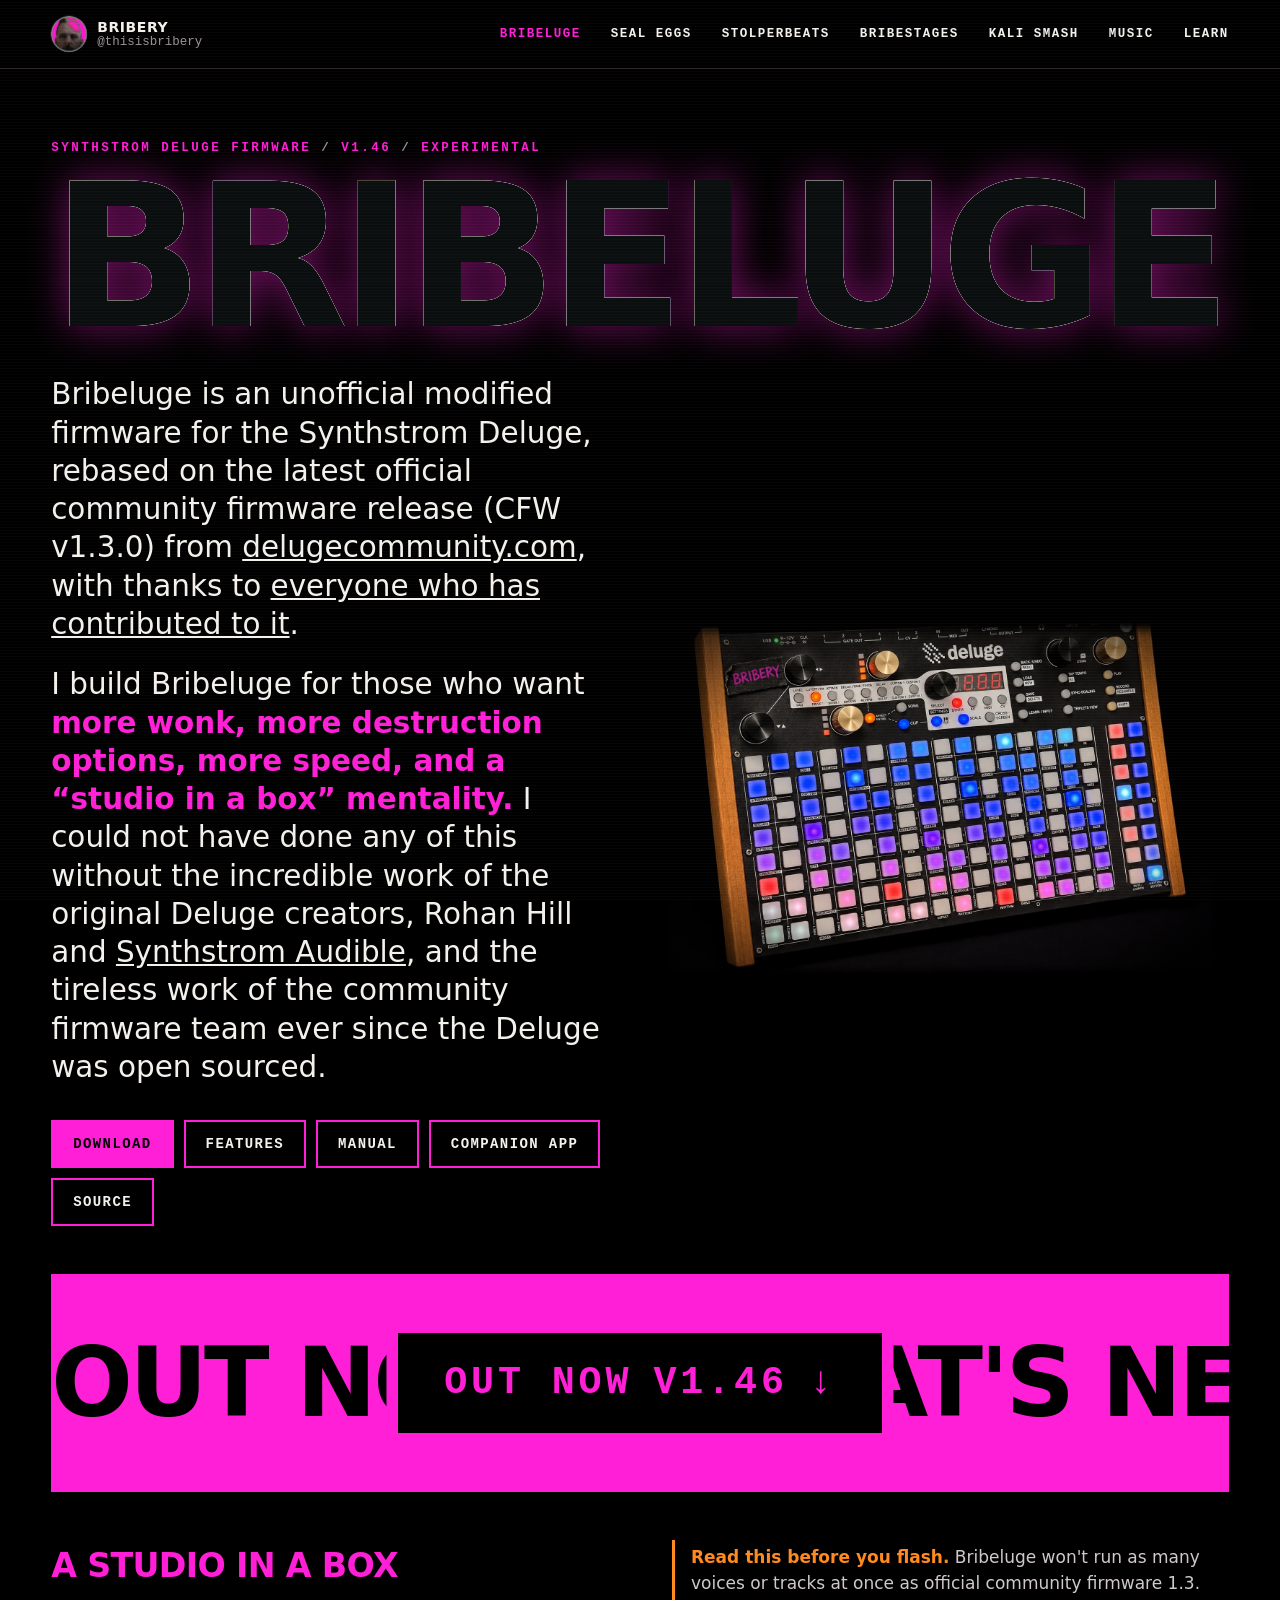
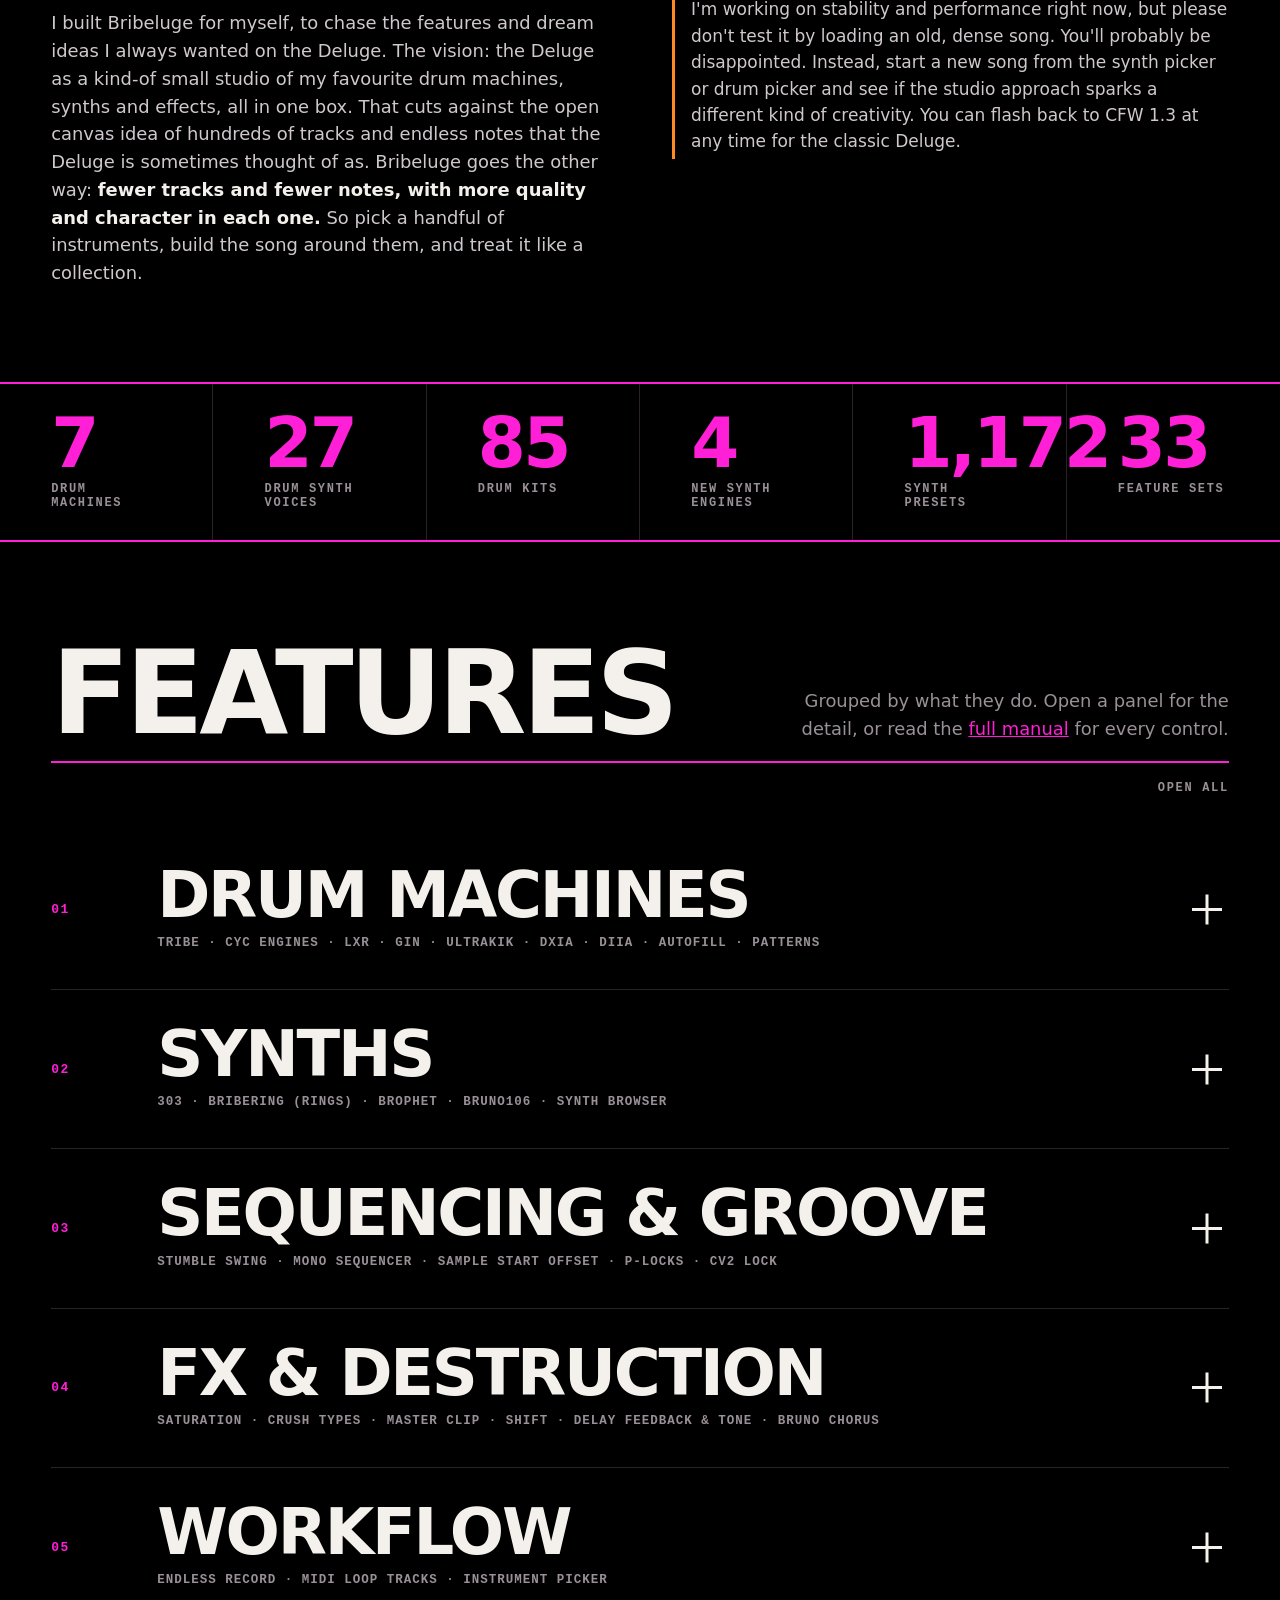
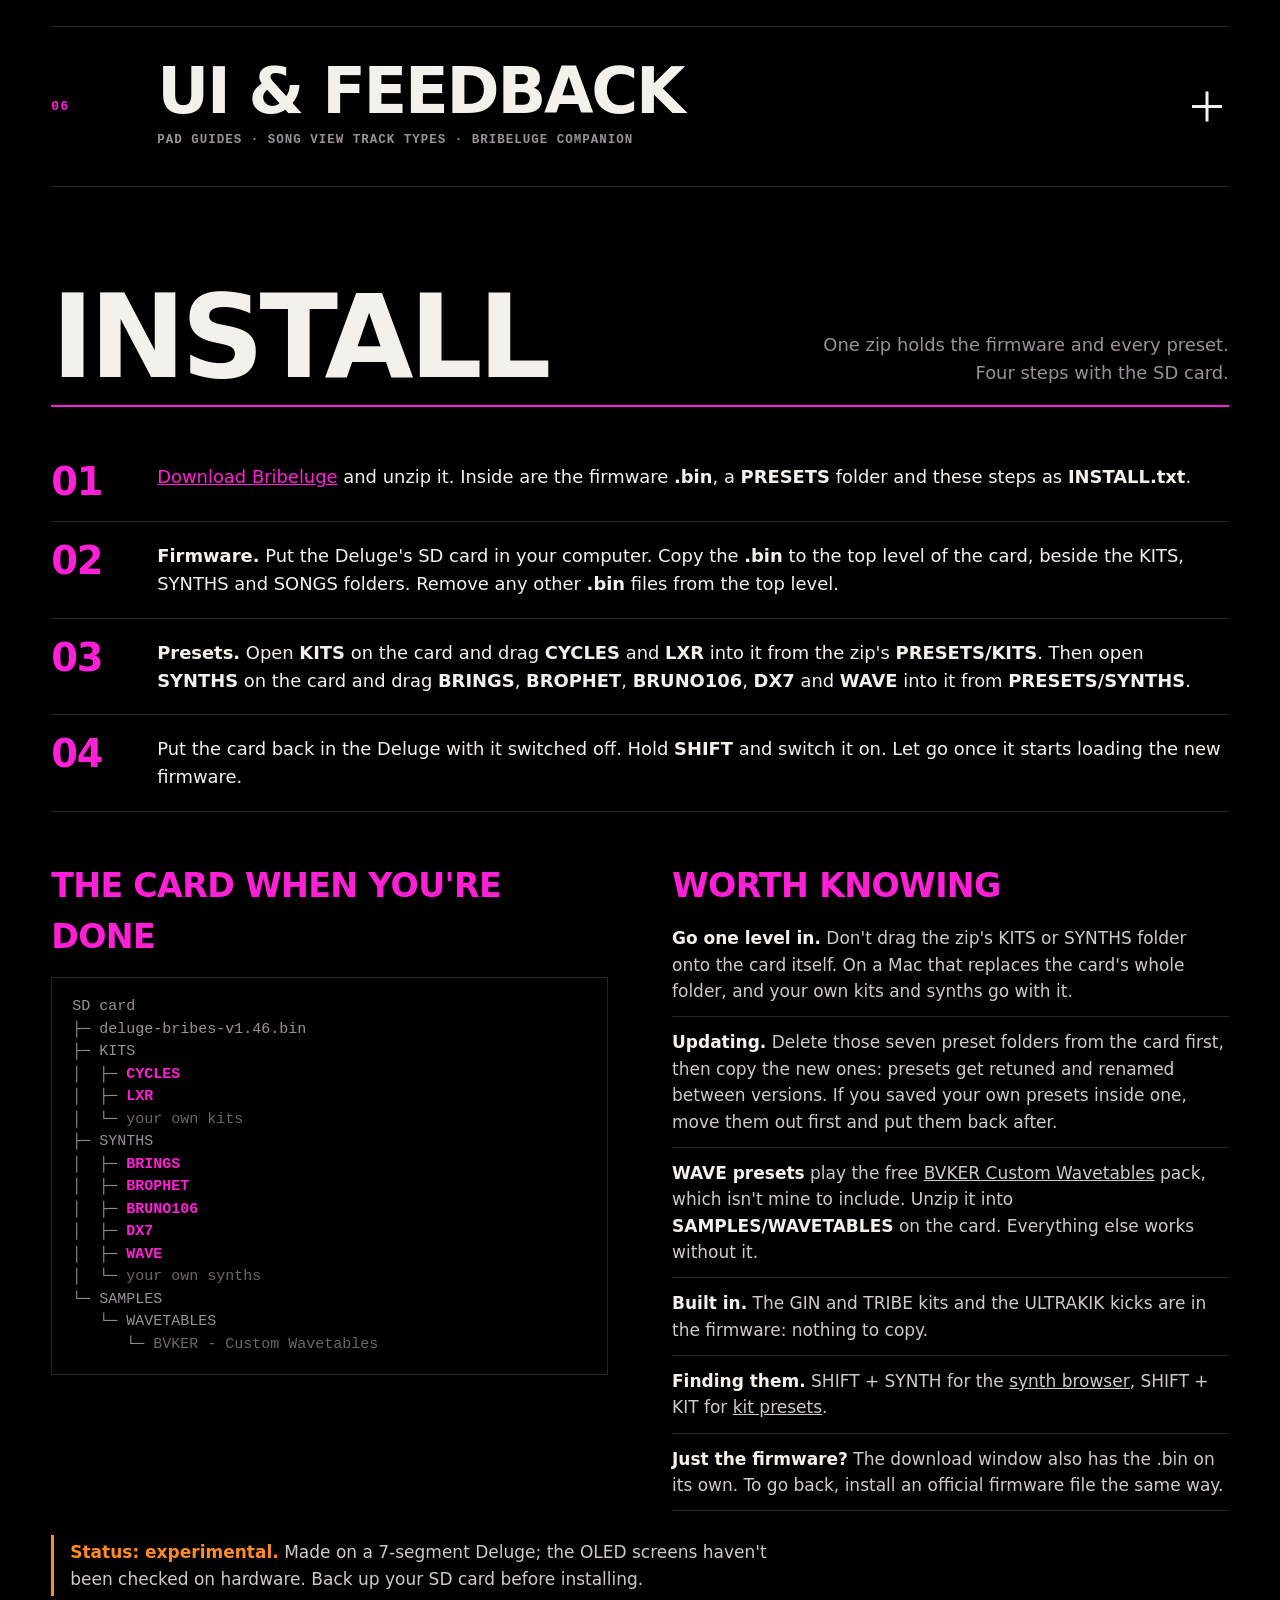
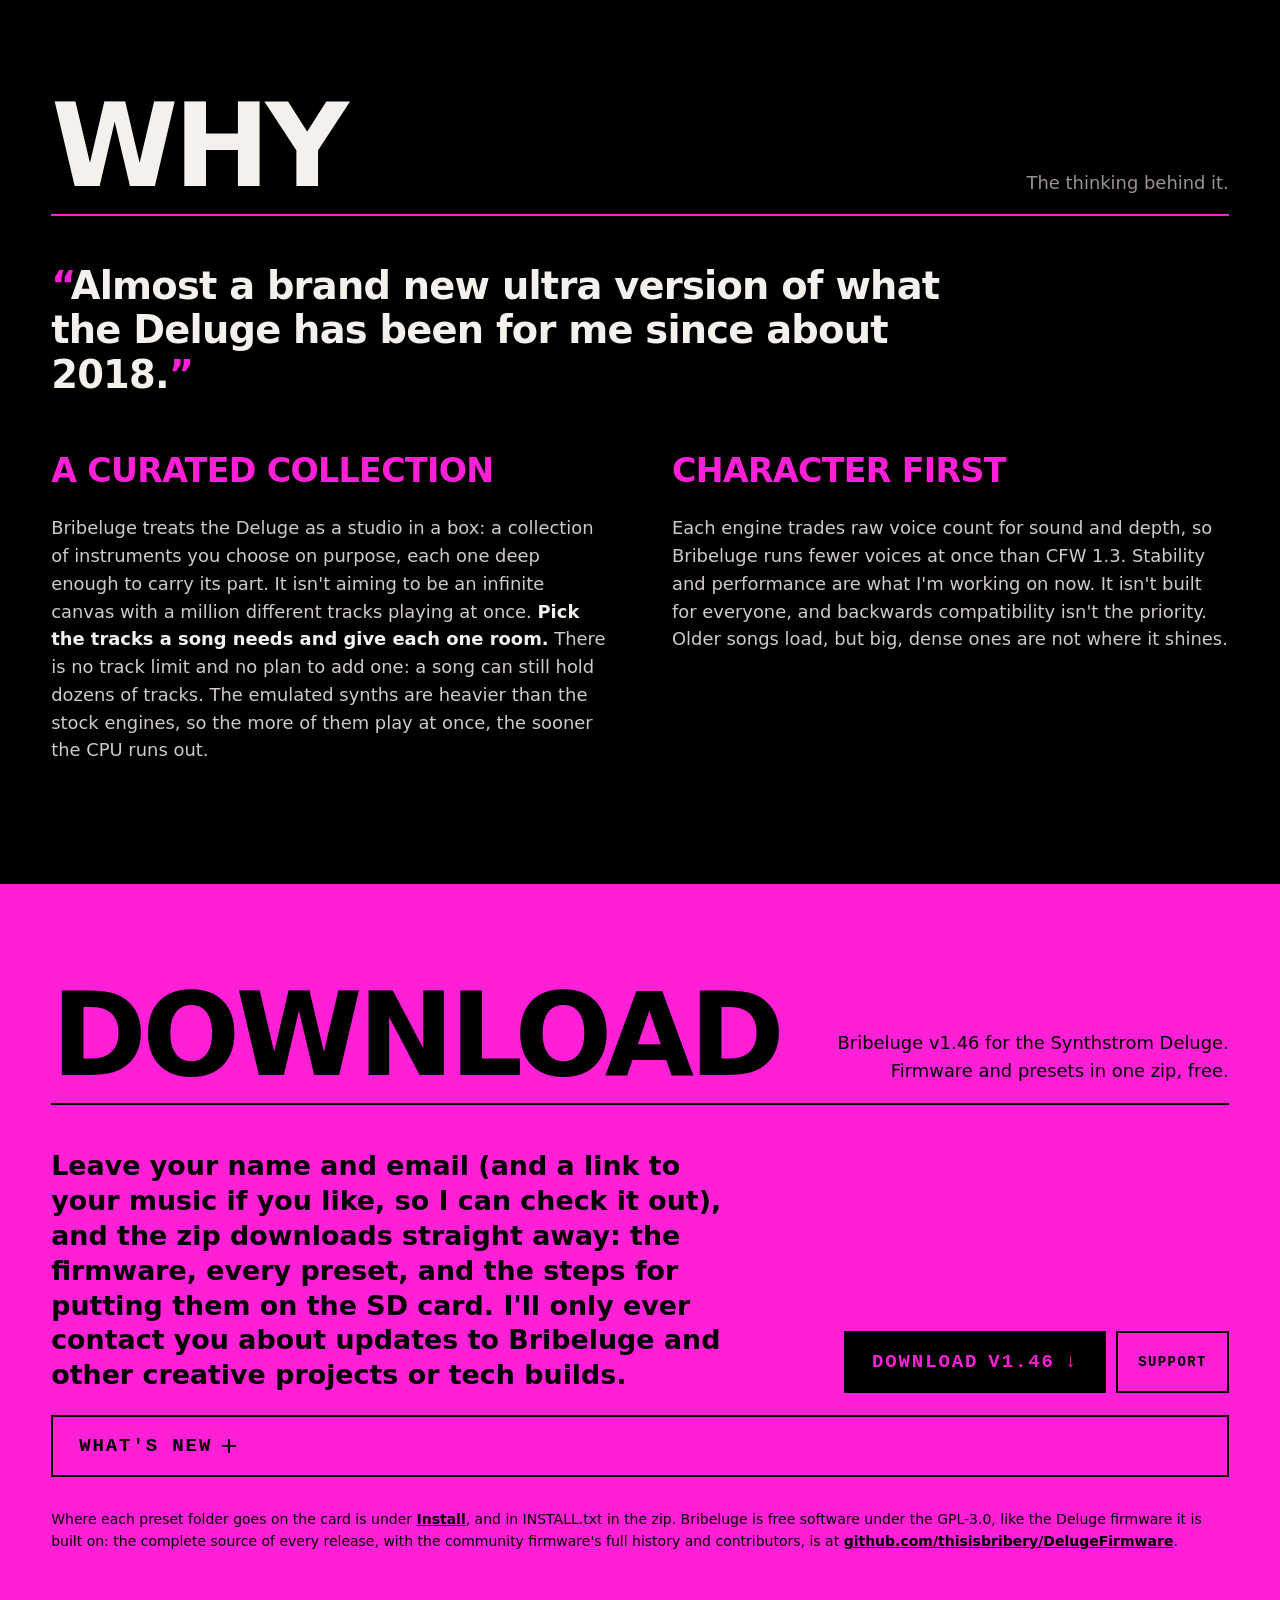
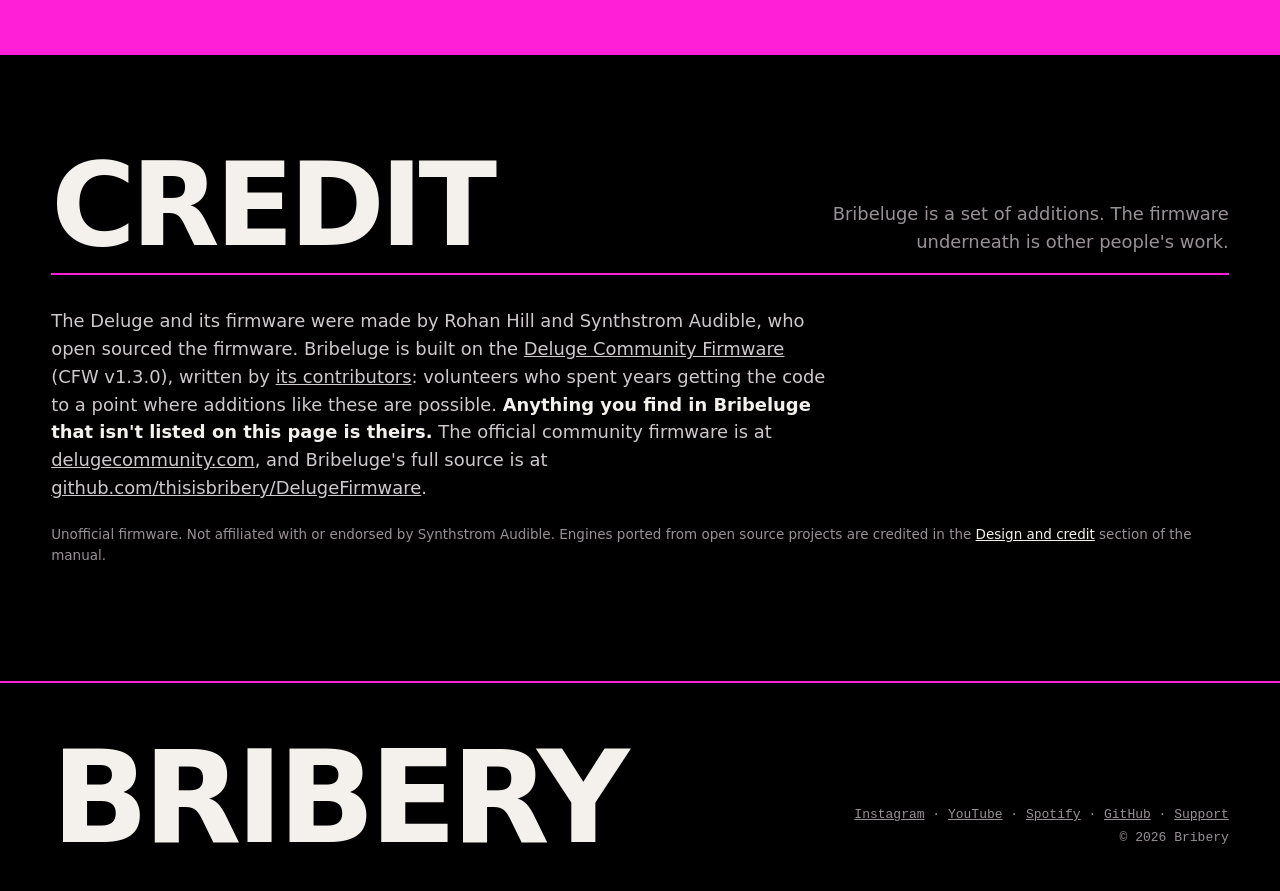
==== commit 6d05789c: "Bribeluge v1.46: download, manual, version, 7SEG text flashes the short name first Co-Authored-By: C" ====
--- a/bribeluge/index.html
+++ b/bribeluge/index.html
@@ -20,7 +20,7 @@
 
 <main>
   <section class="bx-hero">
-    <p class="bx-kicker">Synthstrom Deluge firmware <span>/</span> v1.45.1 <span>/</span> Experimental</p>
+    <p class="bx-kicker">Synthstrom Deluge firmware <span>/</span> v1.46 <span>/</span> Experimental</p>
     <h1 class="bx-mega bx-glitch" data-text="BRIBELUGE" data-fit><span class="bx-fit">BRIBELUGE</span></h1>
     <div class="bx-hero-grid">
       <div>
@@ -40,7 +40,7 @@
     </div>
     <a class="bx-outnow" href="#download">
       <span class="bx-outnow-track" aria-hidden="true"><span>Out now <b>/</b> What's new <b>/</b> Check it out <b>/</b> New features <b>/</b> Fresh firmware <b>/</b> Just landed <b>/</b> Go get it <b>/</b> </span><span>Out now <b>/</b> What's new <b>/</b> Check it out <b>/</b> New features <b>/</b> Fresh firmware <b>/</b> Just landed <b>/</b> Go get it <b>/</b> </span></span>
-      <span class="bx-outnow-btn">Out now <span data-bx-bin-version>v1.45.1</span> <i aria-hidden="true">&#8595;</i></span>
+      <span class="bx-outnow-btn">Out now <span data-bx-bin-version>v1.46</span> <i aria-hidden="true">&#8595;</i></span>
     </a>
     <div class="bx-split">
       <div>
@@ -223,7 +223,7 @@
               <a class="bx-more" href="/bribeluge/manual/#12-pad-guides">Manual &#8594;</a></li>
             <li class="bx-feat"><h4>Track types in song view</h4><p>Section pads move by track type: kits flash, synths breathe, MIDI pings, CV stays solid.</p>
               <a class="bx-more" href="/bribeluge/manual/#19-track-types-in-song-view">Manual &#8594;</a></li>
-            <li class="bx-feat"><h4>Scrolling 7SEG text</h4><p>An option for 7-segment Deluges: every menu name and option shows its full name instead of four letters, flashing then scrolling when it doesn't fit.</p>
+            <li class="bx-feat"><h4>Scrolling 7SEG text</h4><p>An option for 7-segment Deluges: every menu name and option flashes its four letter name, then scrolls its full name when there's more to say.</p>
               <a class="bx-more" href="/bribeluge/manual/#31-scrolling-7seg-text">Manual &#8594;</a></li>
             <li class="bx-feat"><h4>Bribeluge Companion</h4><p>A phone or tablet screen for the Deluge over USB: the display spelled out in full, engine drawings, knobs you can turn from the screen (they follow the Deluge too), waveforms with draggable markers, picture pickers, a song view you can tap, and panels for BRUNO106 (Juno-style sliders), BROPHET (Prophet-style knobs), wavetable synths (a 3D view of the table with every note moving through it) and the TRIBE, CYC, LXR and GIN drum engines, all working both ways. Touch a control and the Deluge lights the gold knobs that turn it.</p>
               <a class="bx-more" href="/bribeluge/companion/">Open &#8599;</a></li>
@@ -249,7 +249,7 @@
       <div>
         <h3>The card when you're done</h3>
         <pre class="bx-tree" aria-label="Folders on the SD card after installing">SD card
-&#9500;&#9472; deluge-bribes-<span data-bx-bin-version>v1.45.1</span>.bin
+&#9500;&#9472; deluge-bribes-<span data-bx-bin-version>v1.46</span>.bin
 &#9500;&#9472; KITS
 &#9474;  &#9500;&#9472; <b>CYCLES</b>
 &#9474;  &#9500;&#9472; <b>LXR</b>
@@ -302,13 +302,13 @@
     <a class="bx-dl-hit" href="#download" data-bx-download aria-label="Download the latest Bribeluge firmware and presets">
       <div class="bx-sec-head">
         <h2>Download</h2>
-        <p>Bribeluge <span data-bx-bin-version>v1.45.1</span> for the Synthstrom Deluge. Firmware and presets in one zip, free.</p>
+        <p>Bribeluge <span data-bx-bin-version>v1.46</span> for the Synthstrom Deluge. Firmware and presets in one zip, free.</p>
       </div>
     </a>
     <div class="bx-band-body">
       <p>Leave your name and email (and a link to your music if you like, so I can check it out), and the zip downloads straight away: the firmware, every preset, and the steps for putting them on the SD card. I'll only ever contact you about updates to Bribeluge and other creative projects or tech builds.</p>
       <div class="bx-ctas">
-        <a class="bx-btn bx-ink bx-solid bx-dl-big" href="#download" data-bx-download>Download <span data-bx-bin-version>v1.45.1</span> &#8595;</a>
+        <a class="bx-btn bx-ink bx-solid bx-dl-big" href="#download" data-bx-download>Download <span data-bx-bin-version>v1.46</span> &#8595;</a>
         <a class="bx-btn bx-ink" data-bx-support href="#" target="_blank" rel="noopener">Support</a>
       </div>
     </div>
@@ -317,6 +317,7 @@
       <div class="bx-news-body">
         <p class="bx-news-lead">Newest first, the headlines from the last ten or so releases. Tap a name for how it works.</p>
         <ul class="bx-news-list">
+          <li><a href="/bribeluge/manual/#31-scrolling-7seg-text">7SEG text: short name first</a><span class="bx-news-v">v1.46</span><p>On SCROLL, the four letter name flashes three times, then the full name scrolls, so ENV1 to ENV4 read at a glance. Names like LFO1 show as they always did.</p></li>
           <li><a href="/bribeluge/manual/#27-bribeluge-companion">The Companion follows the Deluge</a><span class="bx-news-v">Companion</span><p>Open a menu or SHIFT + KIT and it shows at the top. Choose a new kit or synth and the page centres on its panel, ready to play. Back out and you're where you left off. No firmware update needed.</p></li>
           <li><a href="/bribeluge/manual/#kit-presets">Preset kits keep their name</a><span class="bx-news-v">v1.45.1</span><p>Choose a preset kit and the kit takes its name, so it stays on the display and in the Companion after the next audition instead of going back to KIT 0xx.</p></li>
           <li><a href="/bribeluge/manual/#33-drum-engine-panels">Panels you can play</a><span class="bx-news-v">v1.45</span><p>Hold a row key on a Companion drum panel to hear that row. Touch any panel control and the Deluge lights the gold knobs that turn it, or opens its setting with SHORTCUT.</p></li>
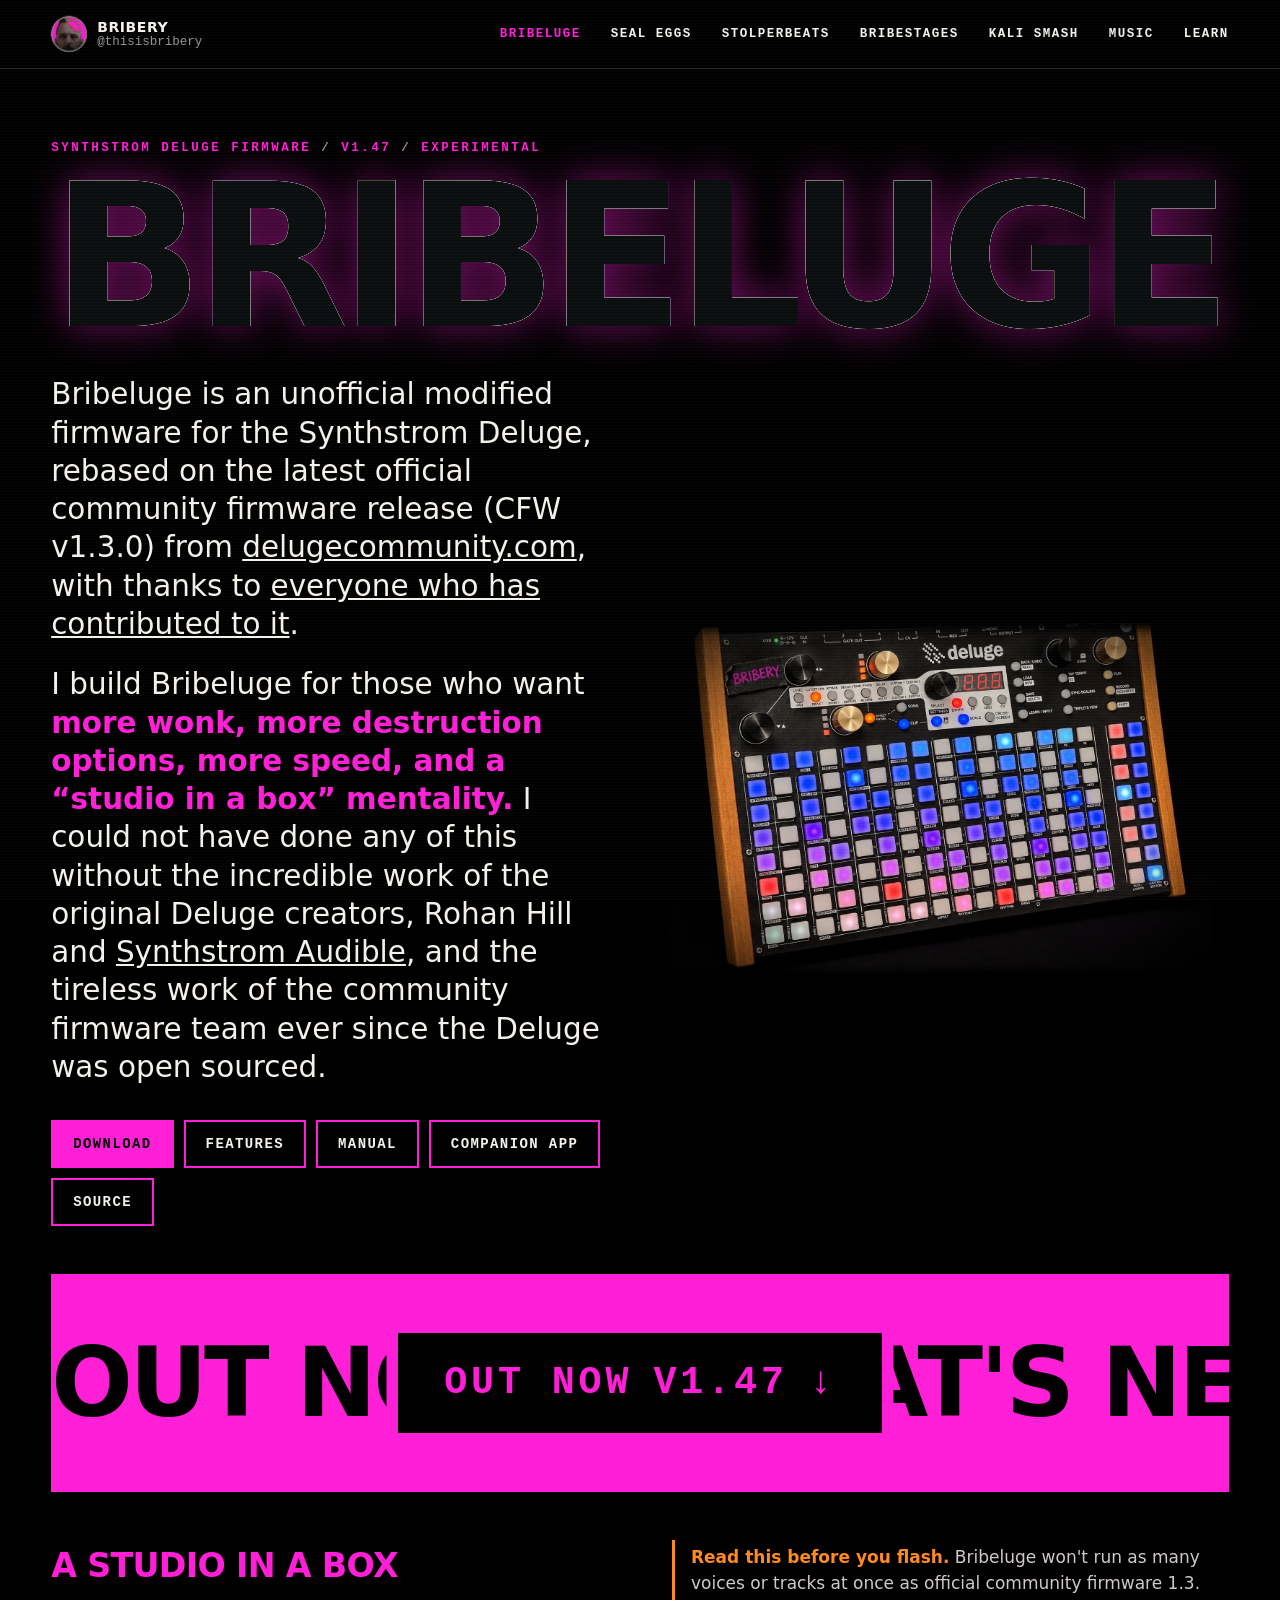
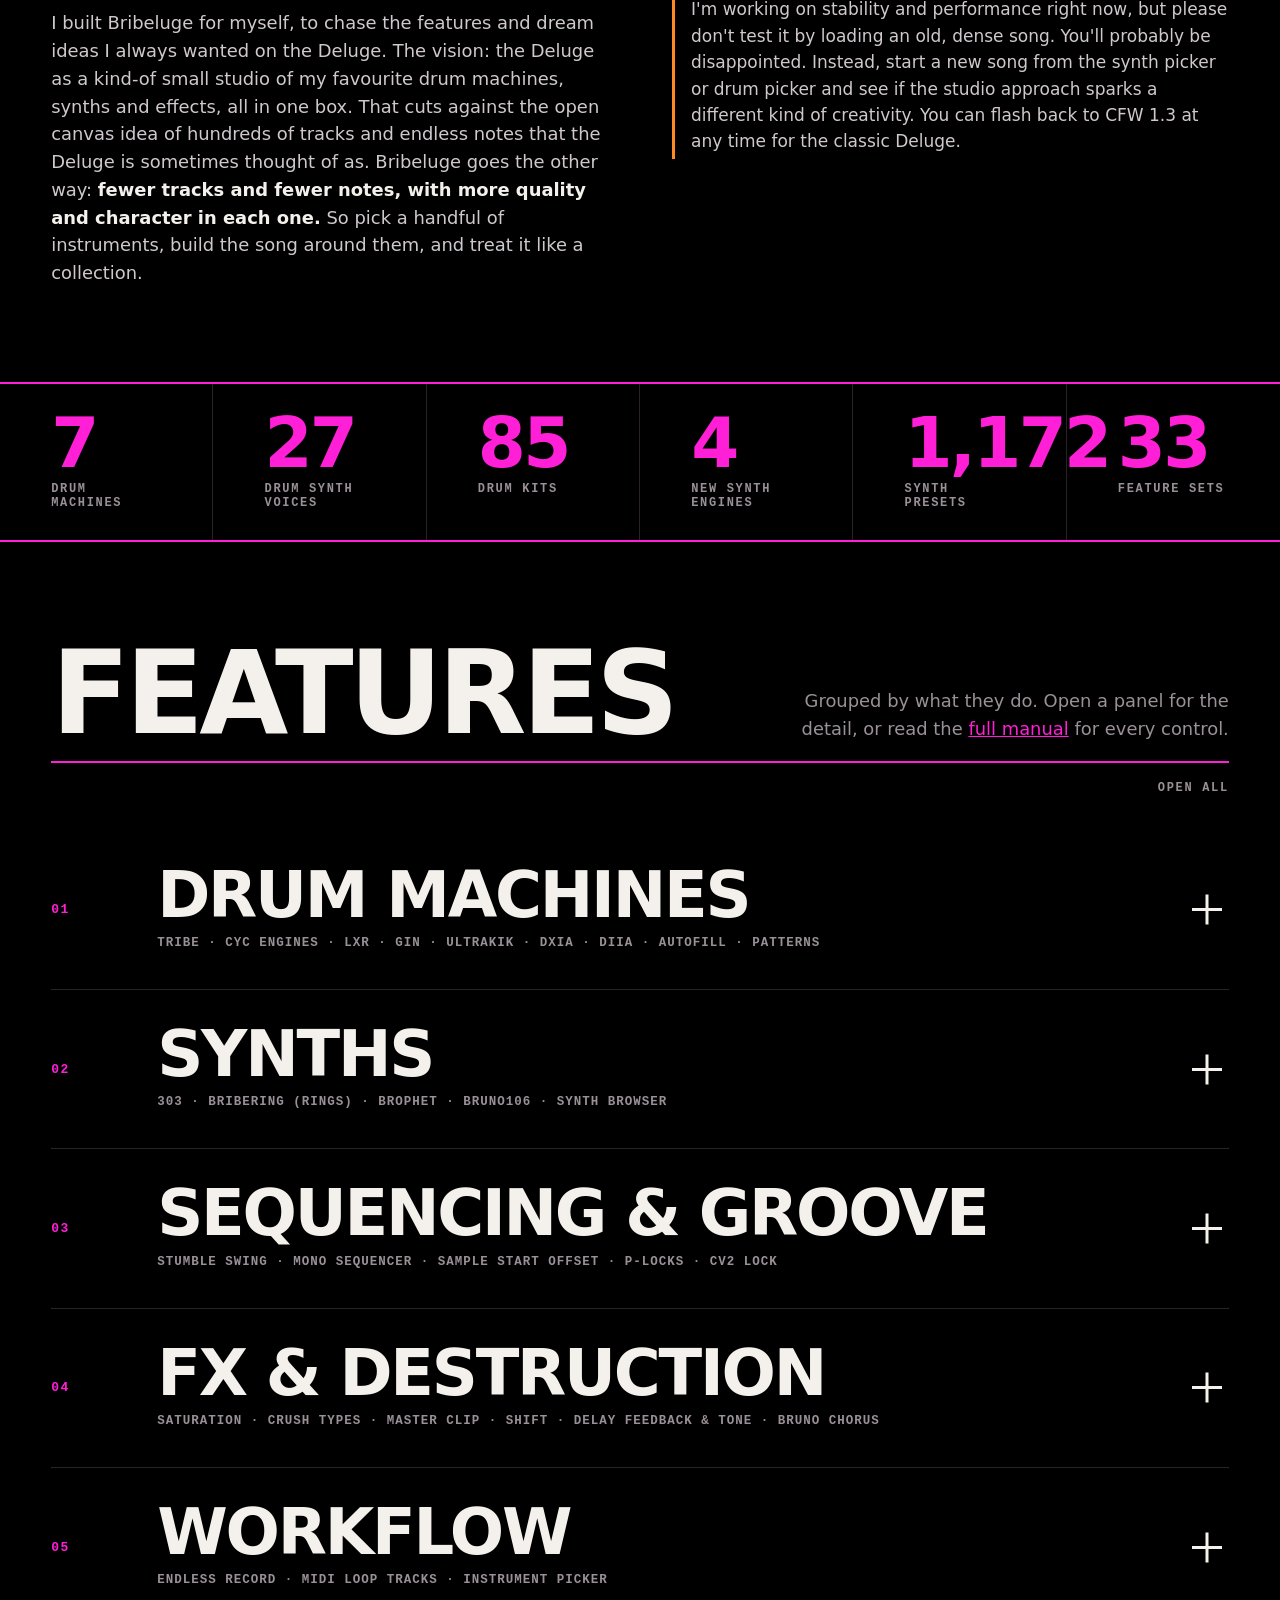
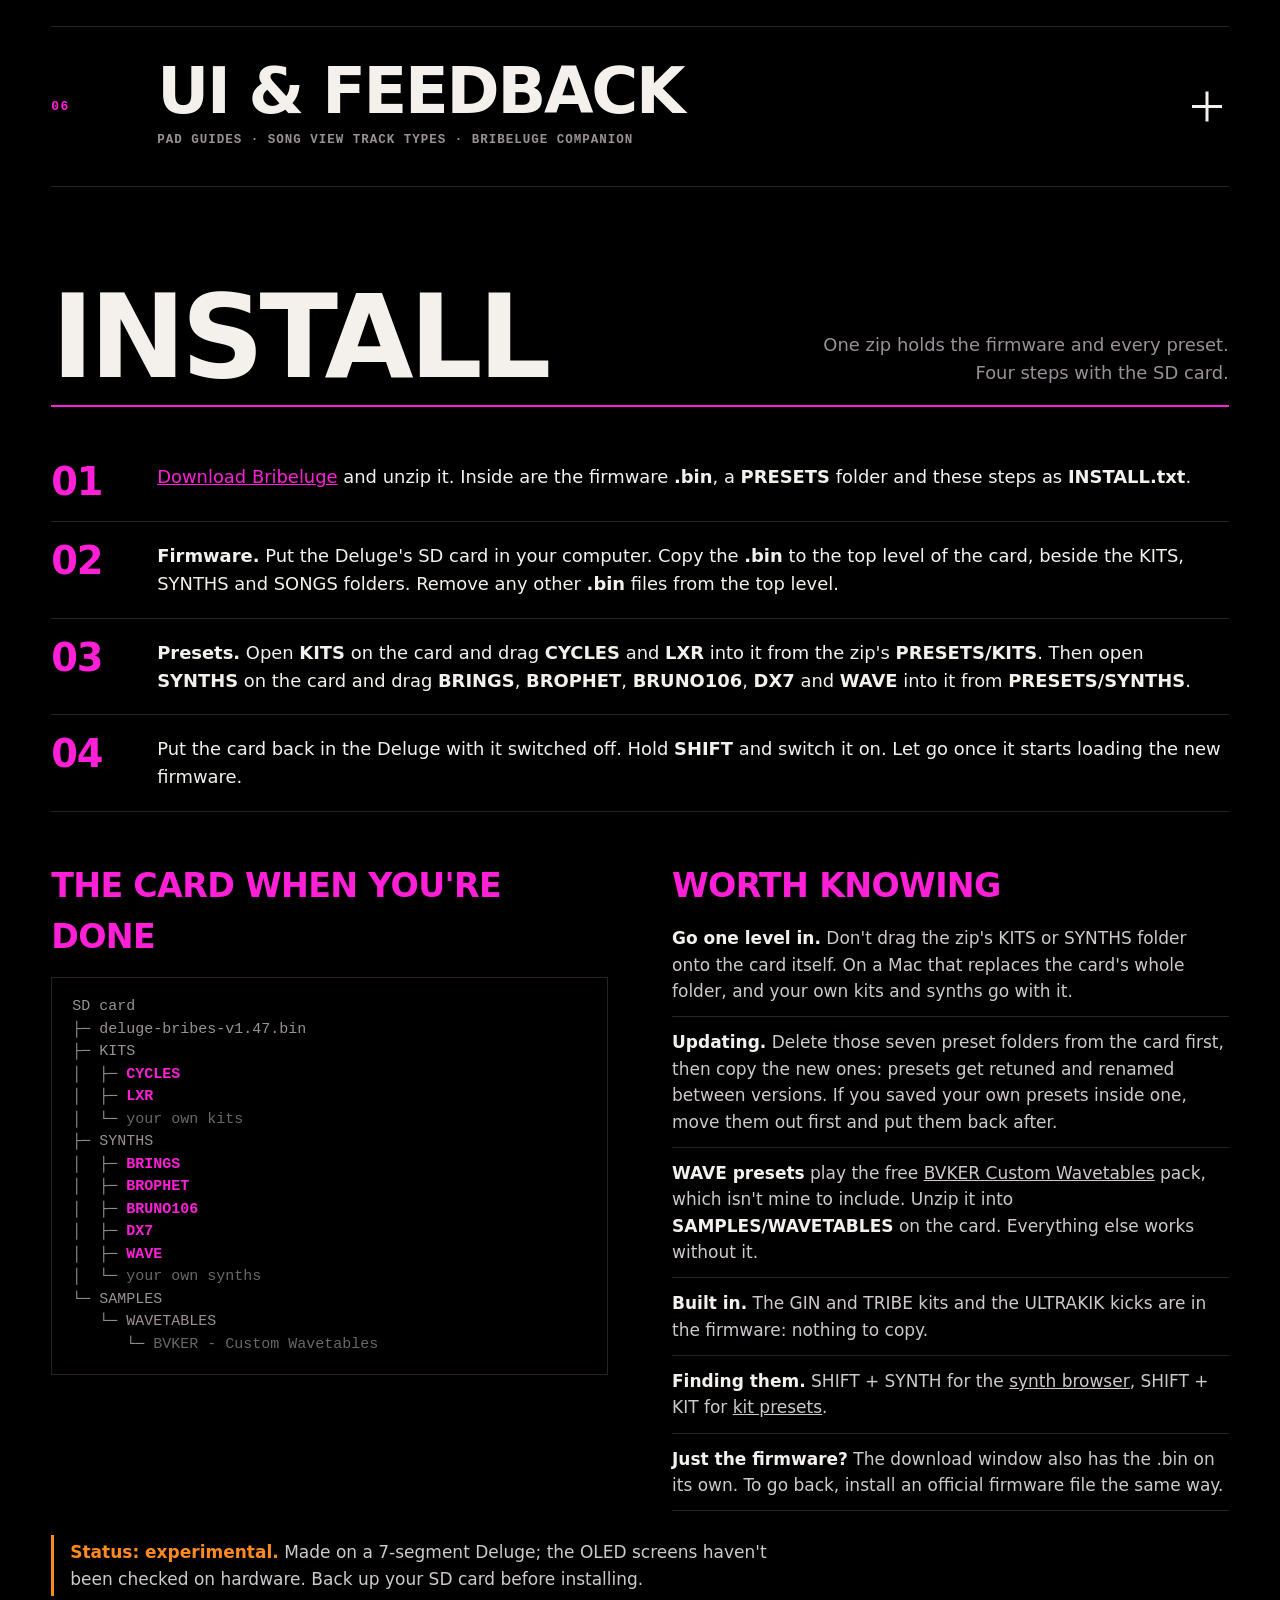
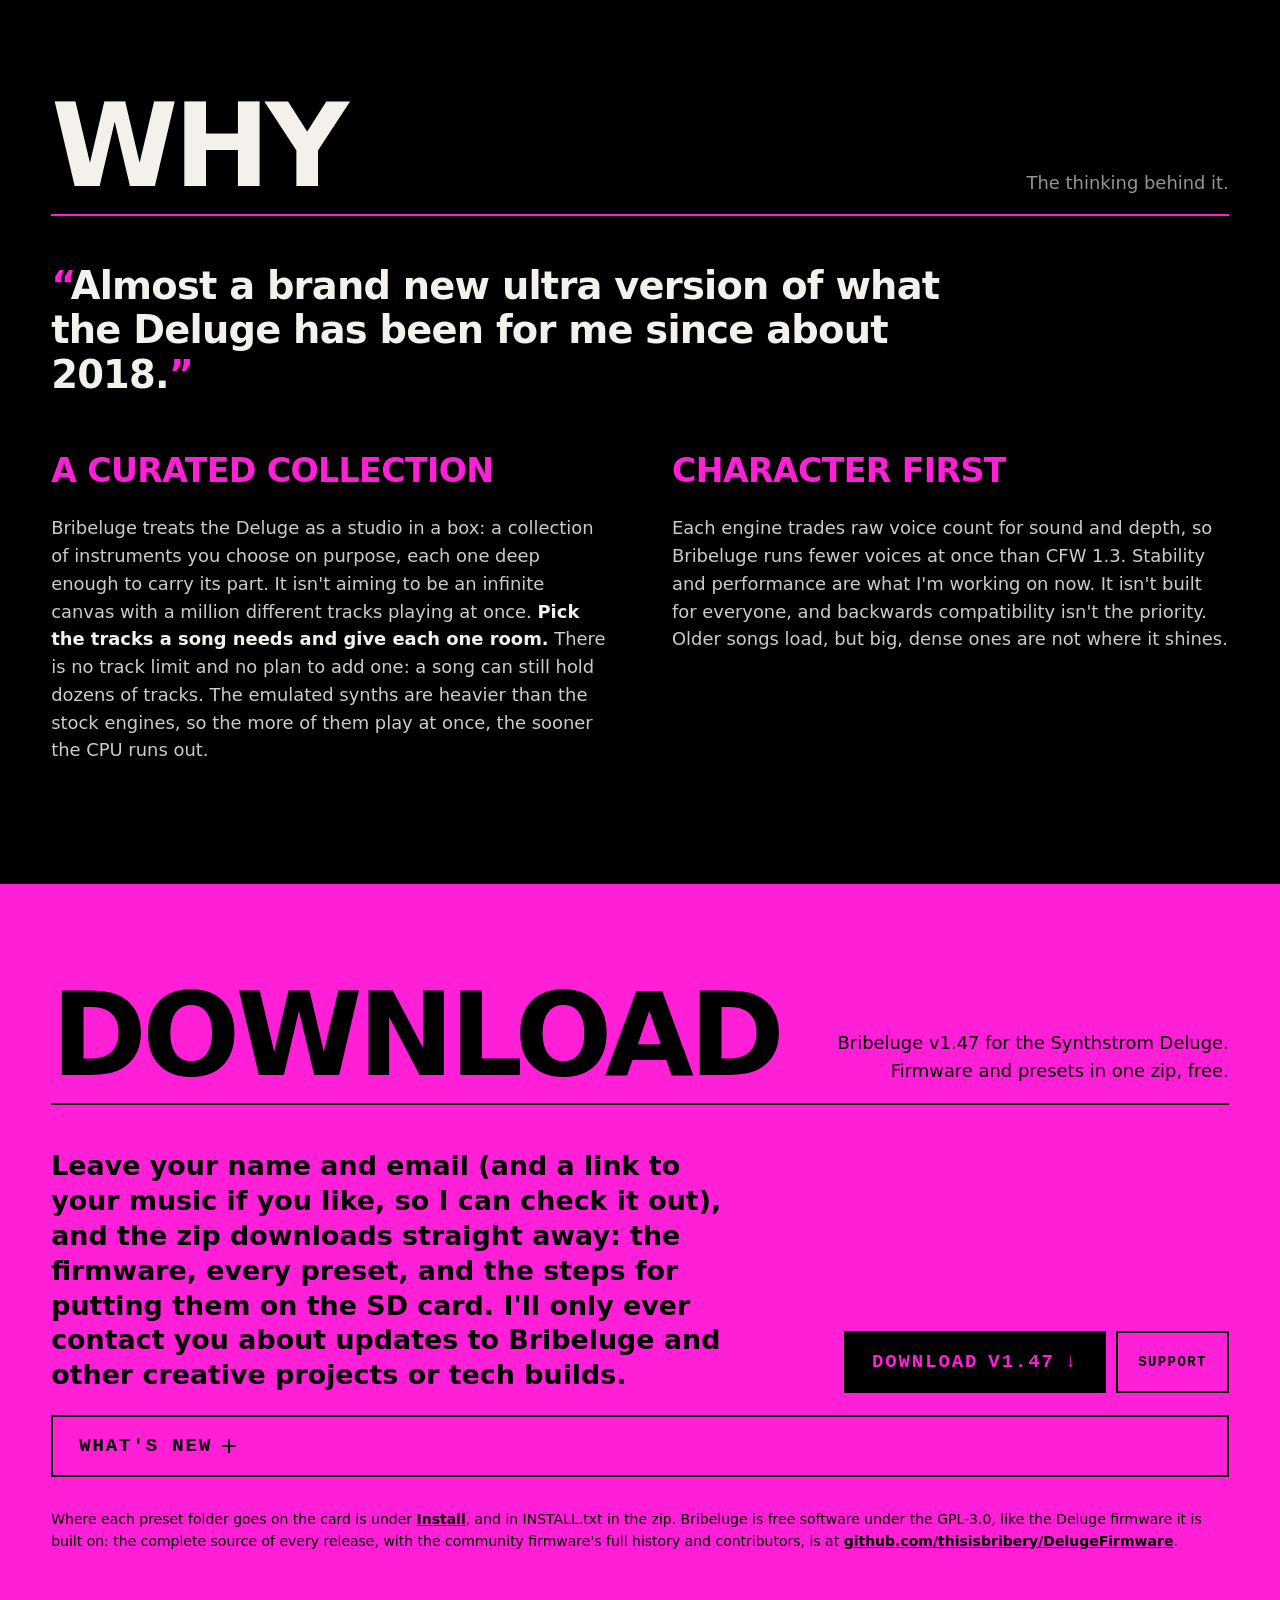
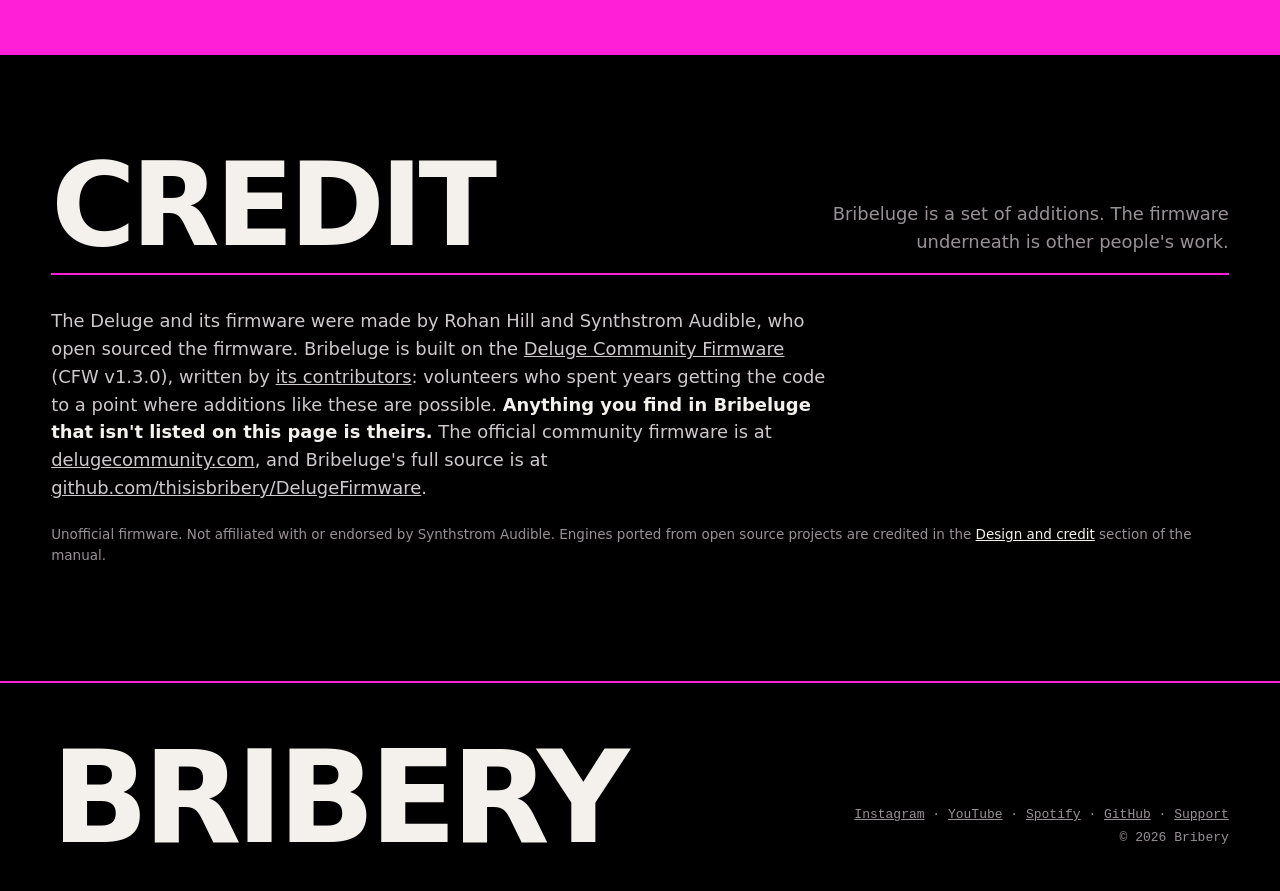
==== commit 0c32966a: "Bribeluge v1.47: download, manual, version, a panel for every engine Co-Authored-By: Claude Opus 5.5" ====
--- a/bribeluge/index.html
+++ b/bribeluge/index.html
@@ -20,7 +20,7 @@
 
 <main>
   <section class="bx-hero">
-    <p class="bx-kicker">Synthstrom Deluge firmware <span>/</span> v1.46 <span>/</span> Experimental</p>
+    <p class="bx-kicker">Synthstrom Deluge firmware <span>/</span> v1.47 <span>/</span> Experimental</p>
     <h1 class="bx-mega bx-glitch" data-text="BRIBELUGE" data-fit><span class="bx-fit">BRIBELUGE</span></h1>
     <div class="bx-hero-grid">
       <div>
@@ -40,7 +40,7 @@
     </div>
     <a class="bx-outnow" href="#download">
       <span class="bx-outnow-track" aria-hidden="true"><span>Out now <b>/</b> What's new <b>/</b> Check it out <b>/</b> New features <b>/</b> Fresh firmware <b>/</b> Just landed <b>/</b> Go get it <b>/</b> </span><span>Out now <b>/</b> What's new <b>/</b> Check it out <b>/</b> New features <b>/</b> Fresh firmware <b>/</b> Just landed <b>/</b> Go get it <b>/</b> </span></span>
-      <span class="bx-outnow-btn">Out now <span data-bx-bin-version>v1.46</span> <i aria-hidden="true">&#8595;</i></span>
+      <span class="bx-outnow-btn">Out now <span data-bx-bin-version>v1.47</span> <i aria-hidden="true">&#8595;</i></span>
     </a>
     <div class="bx-split">
       <div>
@@ -225,7 +225,7 @@
               <a class="bx-more" href="/bribeluge/manual/#19-track-types-in-song-view">Manual &#8594;</a></li>
             <li class="bx-feat"><h4>Scrolling 7SEG text</h4><p>An option for 7-segment Deluges: every menu name and option flashes its four letter name, then scrolls its full name when there's more to say.</p>
               <a class="bx-more" href="/bribeluge/manual/#31-scrolling-7seg-text">Manual &#8594;</a></li>
-            <li class="bx-feat"><h4>Bribeluge Companion</h4><p>A phone or tablet screen for the Deluge over USB: the display spelled out in full, engine drawings, knobs you can turn from the screen (they follow the Deluge too), waveforms with draggable markers, picture pickers, a song view you can tap, and panels for BRUNO106 (Juno-style sliders), BROPHET (Prophet-style knobs), wavetable synths (a 3D view of the table with every note moving through it) and the TRIBE, CYC, LXR and GIN drum engines, all working both ways. Touch a control and the Deluge lights the gold knobs that turn it.</p>
+            <li class="bx-feat"><h4>Bribeluge Companion</h4><p>A phone or tablet screen for the Deluge over USB: the display spelled out in full, engine drawings, knobs you can turn from the screen (they follow the Deluge too), waveforms with draggable markers, picture pickers, a song view you can tap, and a hardware-style panel for every engine: BRUNO106 (Juno-style sliders), BROPHET (Prophet-style knobs), wavetable synths (a 3D view of the table with every note moving through it), the drum machines and drum voices, BRIBERING, the 303, DX7 and the Deluge's own synth modes, all working both ways. Touch a control and the Deluge lights the gold knobs that turn it.</p>
               <a class="bx-more" href="/bribeluge/companion/">Open &#8599;</a></li>
           </ul>
         </div>
@@ -249,7 +249,7 @@
       <div>
         <h3>The card when you're done</h3>
         <pre class="bx-tree" aria-label="Folders on the SD card after installing">SD card
-&#9500;&#9472; deluge-bribes-<span data-bx-bin-version>v1.46</span>.bin
+&#9500;&#9472; deluge-bribes-<span data-bx-bin-version>v1.47</span>.bin
 &#9500;&#9472; KITS
 &#9474;  &#9500;&#9472; <b>CYCLES</b>
 &#9474;  &#9500;&#9472; <b>LXR</b>
@@ -302,13 +302,13 @@
     <a class="bx-dl-hit" href="#download" data-bx-download aria-label="Download the latest Bribeluge firmware and presets">
       <div class="bx-sec-head">
         <h2>Download</h2>
-        <p>Bribeluge <span data-bx-bin-version>v1.46</span> for the Synthstrom Deluge. Firmware and presets in one zip, free.</p>
+        <p>Bribeluge <span data-bx-bin-version>v1.47</span> for the Synthstrom Deluge. Firmware and presets in one zip, free.</p>
       </div>
     </a>
     <div class="bx-band-body">
       <p>Leave your name and email (and a link to your music if you like, so I can check it out), and the zip downloads straight away: the firmware, every preset, and the steps for putting them on the SD card. I'll only ever contact you about updates to Bribeluge and other creative projects or tech builds.</p>
       <div class="bx-ctas">
-        <a class="bx-btn bx-ink bx-solid bx-dl-big" href="#download" data-bx-download>Download <span data-bx-bin-version>v1.46</span> &#8595;</a>
+        <a class="bx-btn bx-ink bx-solid bx-dl-big" href="#download" data-bx-download>Download <span data-bx-bin-version>v1.47</span> &#8595;</a>
         <a class="bx-btn bx-ink" data-bx-support href="#" target="_blank" rel="noopener">Support</a>
       </div>
     </div>
@@ -317,11 +317,13 @@
       <div class="bx-news-body">
         <p class="bx-news-lead">Newest first, the headlines from the last ten or so releases. Tap a name for how it works.</p>
         <ul class="bx-news-list">
+          <li><a href="/bribeluge/manual/#33-engine-panels">A panel for every engine</a><span class="bx-news-v">v1.47</span><p>ULTRAKIK as a kick drum shell, XIA as silver modules, BRIBERING with its resonator, the 303, DX7 with its screen and six operators, and the Deluge's own SUBTRACTIVE, FM and RINGMOD each get a Companion panel. BRUNO106's is rebuilt to fill the width.</p></li>
+          <li><a href="/bribeluge/manual/#27-bribeluge-companion">NAV down the side</a><span class="bx-news-v">Companion</span><p>A column down the left of the Companion lists the sound's sections, PANEL, GOLD, OSC, FILTER, ENV, LFO and more. Tap one and the page glides to it. The one in view stays lit.</p></li>
           <li><a href="/bribeluge/manual/#31-scrolling-7seg-text">7SEG text: short name first</a><span class="bx-news-v">v1.46</span><p>On SCROLL, the four letter name flashes three times, then the full name scrolls, so ENV1 to ENV4 read at a glance. Names like LFO1 show as they always did.</p></li>
           <li><a href="/bribeluge/manual/#27-bribeluge-companion">The Companion follows the Deluge</a><span class="bx-news-v">Companion</span><p>Open a menu or SHIFT + KIT and it shows at the top. Choose a new kit or synth and the page centres on its panel, ready to play. Back out and you're where you left off. No firmware update needed.</p></li>
           <li><a href="/bribeluge/manual/#kit-presets">Preset kits keep their name</a><span class="bx-news-v">v1.45.1</span><p>Choose a preset kit and the kit takes its name, so it stays on the display and in the Companion after the next audition instead of going back to KIT 0xx.</p></li>
-          <li><a href="/bribeluge/manual/#33-drum-engine-panels">Panels you can play</a><span class="bx-news-v">v1.45</span><p>Hold a row key on a Companion drum panel to hear that row. Touch any panel control and the Deluge lights the gold knobs that turn it, or opens its setting with SHORTCUT.</p></li>
-          <li><a href="/bribeluge/manual/#33-drum-engine-panels">Drum engine panels</a><span class="bx-news-v">v1.44</span><p>The Companion shows TRIBE as an 808 and a 909 with MORPH on the seam, CYC in bone and grey, LXR in black with pink LED rings and GIN in gunmetal with a scope. Both ways, with a key per kit row.</p></li>
+          <li><a href="/bribeluge/manual/#33-engine-panels">Panels you can play</a><span class="bx-news-v">v1.45</span><p>Hold a row key on a Companion drum panel to hear that row. Touch any panel control and the Deluge lights the gold knobs that turn it, or opens its setting with SHORTCUT.</p></li>
+          <li><a href="/bribeluge/manual/#33-engine-panels">Drum engine panels</a><span class="bx-news-v">v1.44</span><p>The Companion shows TRIBE as an 808 and a 909 with MORPH on the seam, CYC in bone and grey, LXR in black with pink LED rings and GIN in gunmetal with a scope. Both ways, with a key per kit row.</p></li>
           <li><a href="/bribeluge/manual/#32-kit-mixer">Kit mixer</a><span class="bx-news-v">v1.43</span><p>In a kit clip, hold LEVEL/PAN and press KEYBOARD: each row's pads show and set its level, left at the bottom, right at the top. The same again brings the steps back, untouched.</p></li>
           <li><a href="/bribeluge/manual/#31-scrolling-7seg-text">Scrolling 7SEG text</a><span class="bx-news-v">v1.42</span><p>Set Community Features &gt; 7SEG text to SCROLL and a 7-segment Deluge shows full menu names and options, flashed then scrolled, instead of four letters.</p></li>
           <li><a href="/bribeluge/manual/#27-bribeluge-companion">Every Companion knob works both ways</a><span class="bx-news-v">v1.41</span><p>Drag any knob on the Companion, gold knobs included, and the Deluge follows. Turn it on the Deluge and the screen follows. Tap a switch to step it.</p></li>
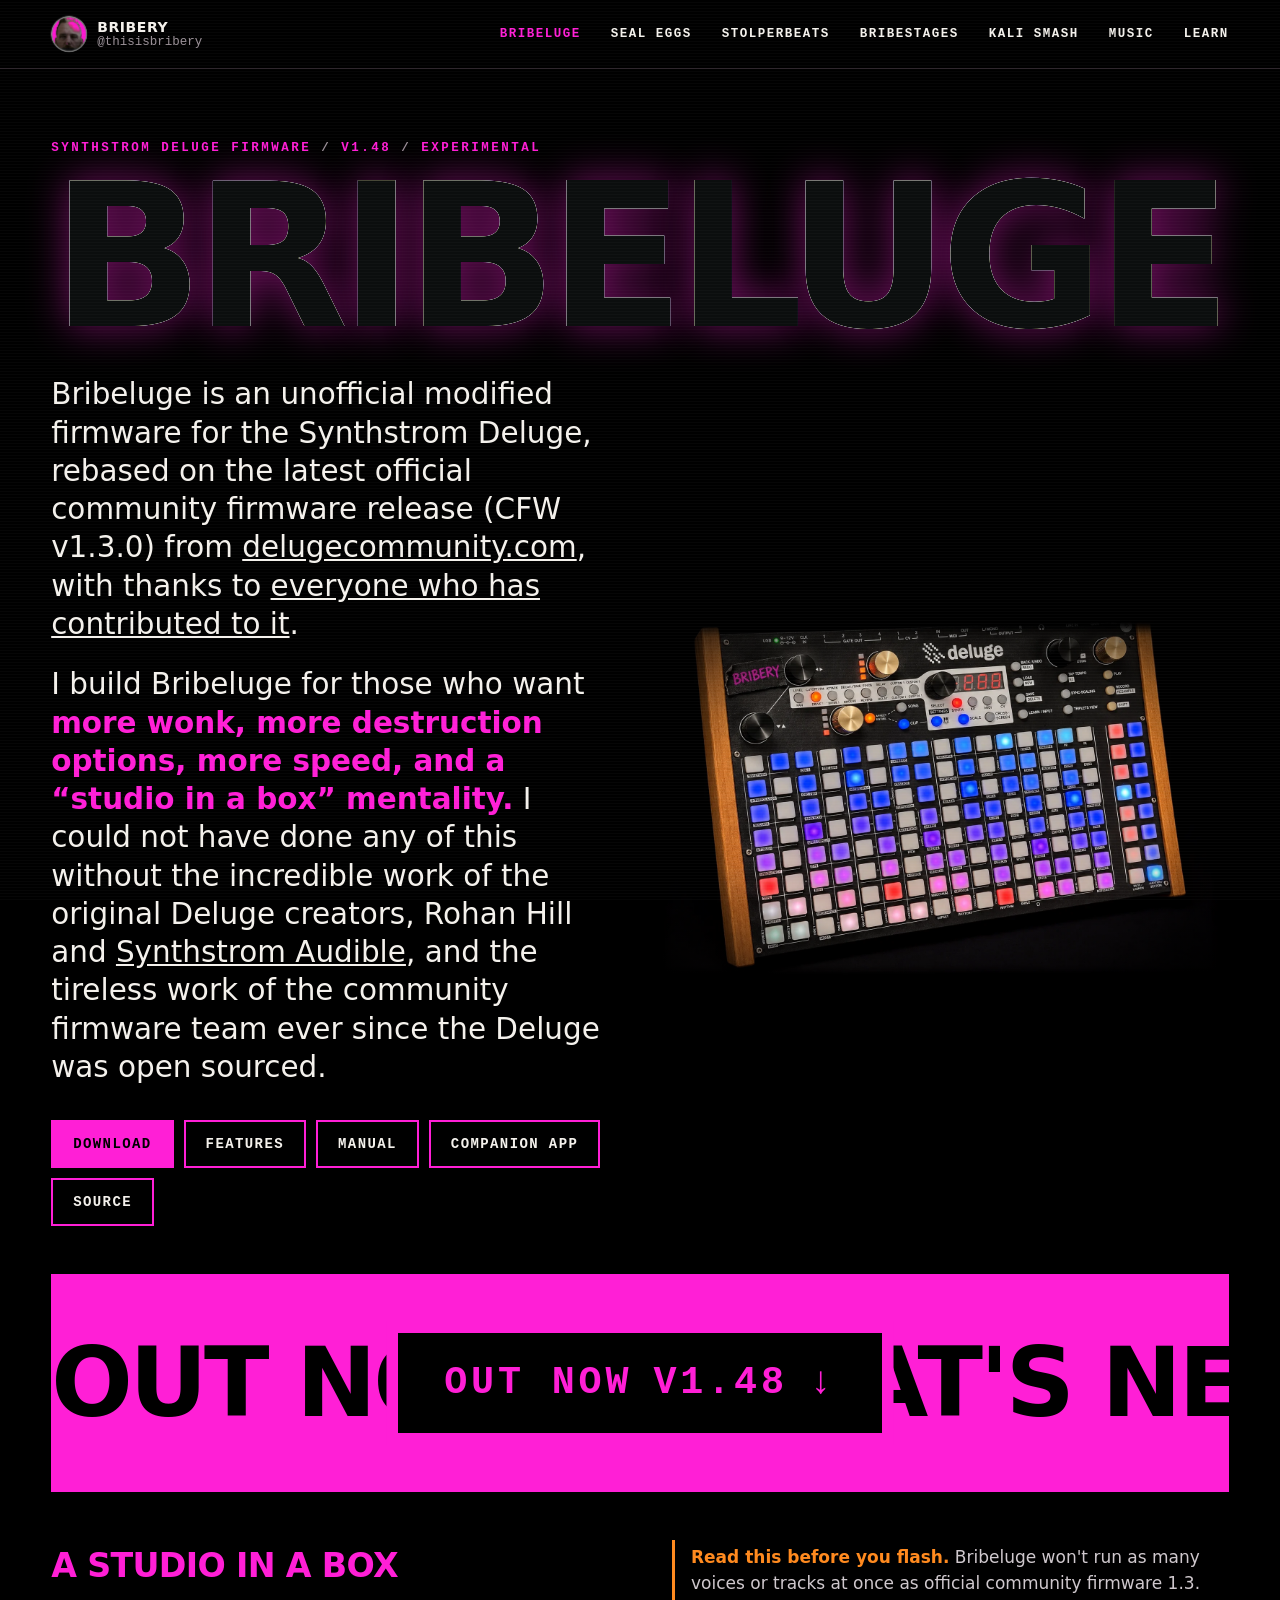
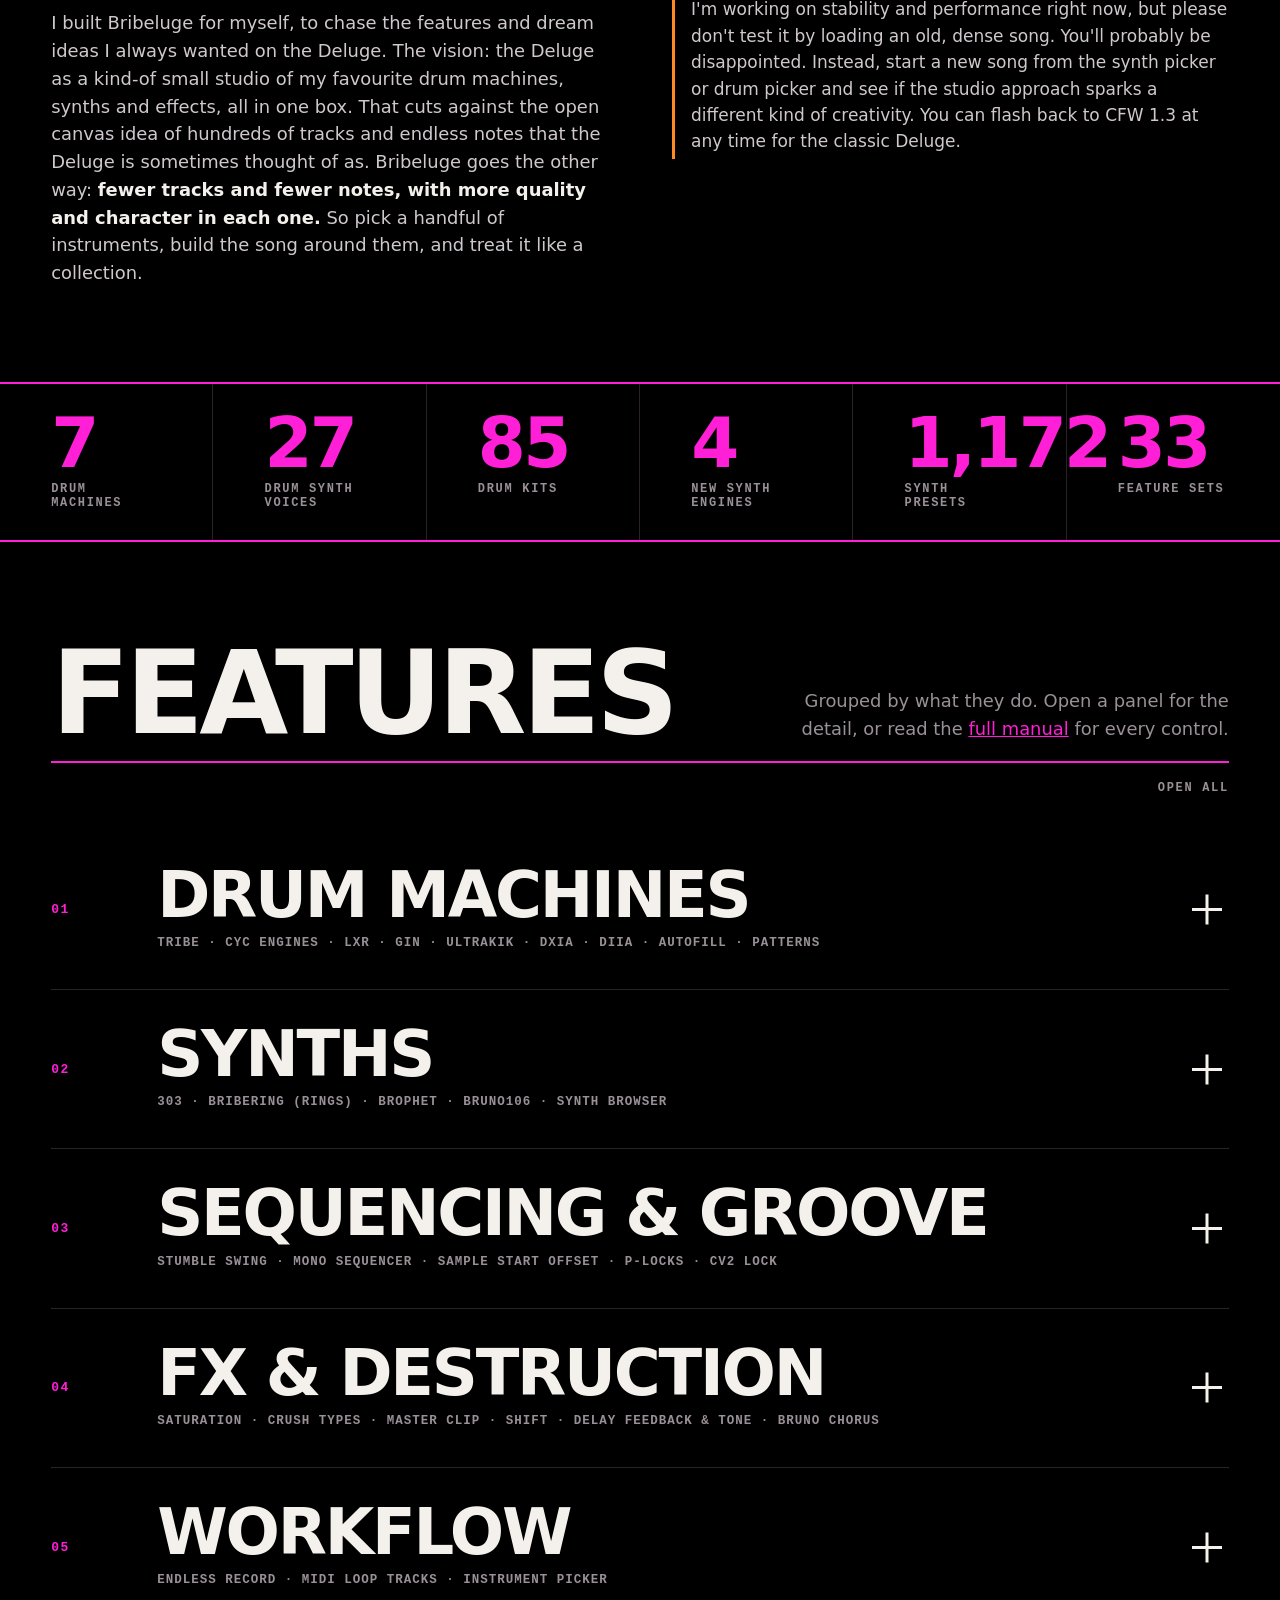
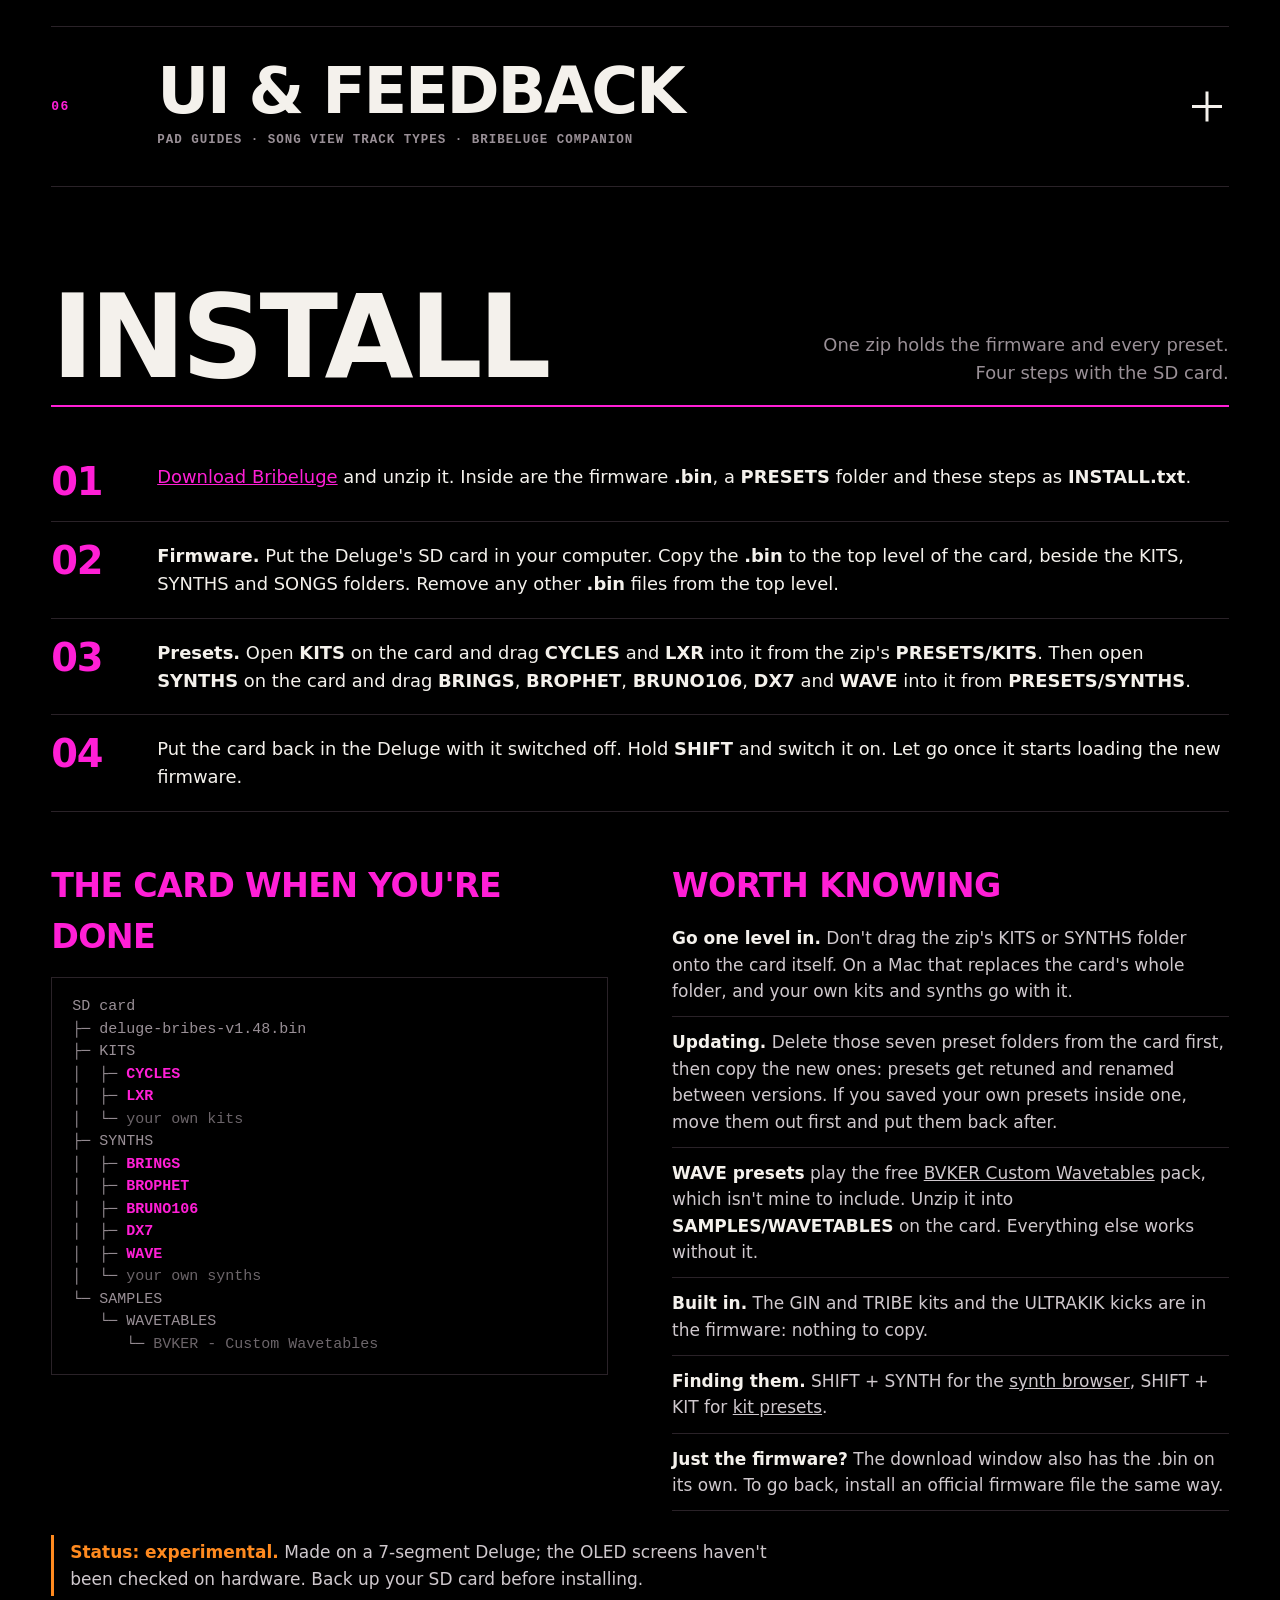
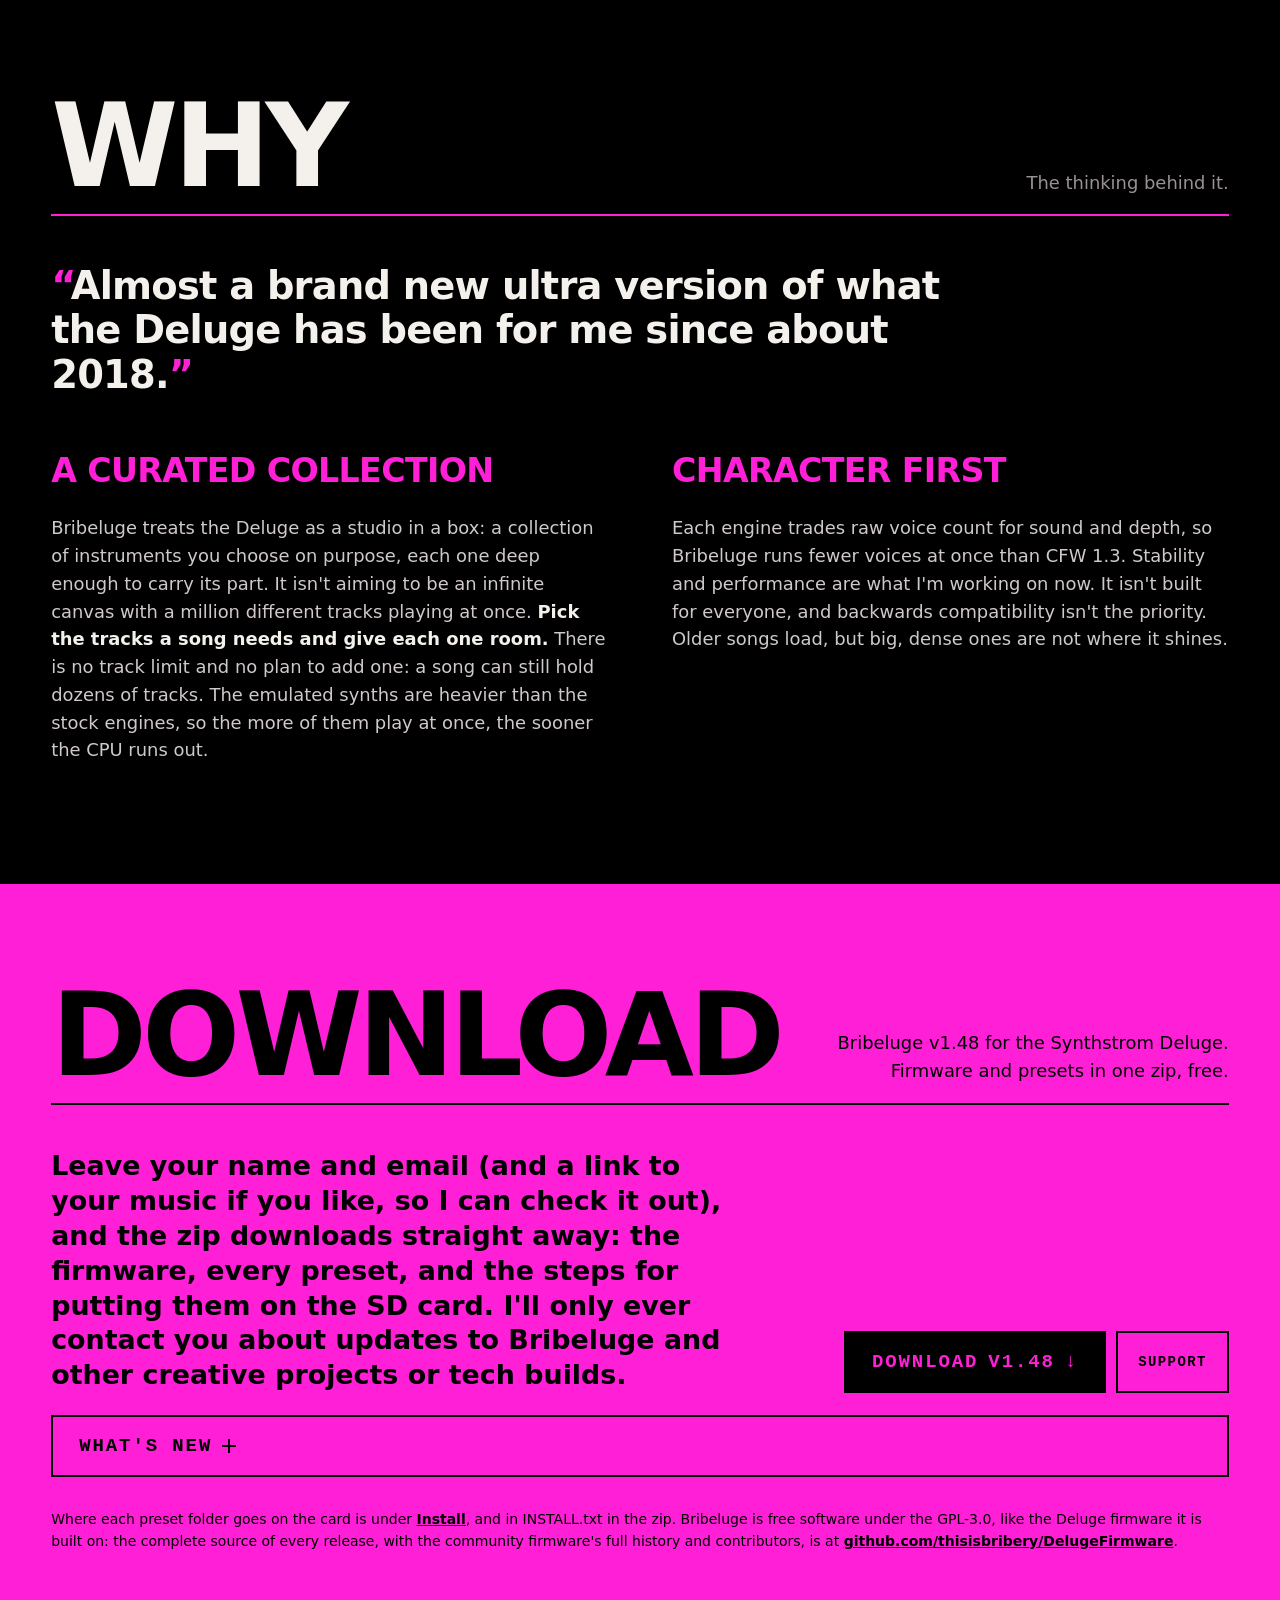
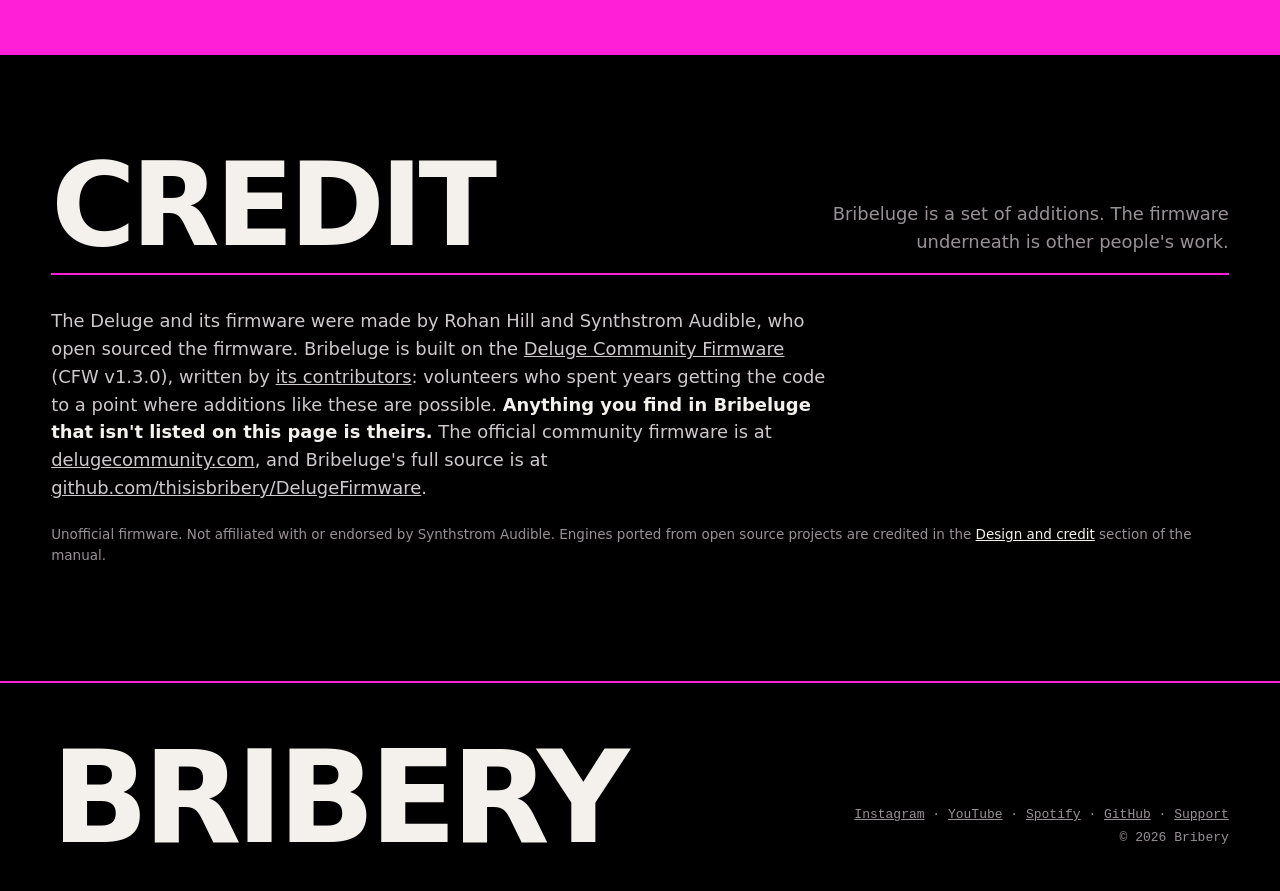
==== commit 7dfe8cf2: "Bribeluge v1.48: download, manual, version, the menu whole page by touch Co-Authored-By: Claude Opus" ====
--- a/bribeluge/index.html
+++ b/bribeluge/index.html
@@ -20,7 +20,7 @@
 
 <main>
   <section class="bx-hero">
-    <p class="bx-kicker">Synthstrom Deluge firmware <span>/</span> v1.47 <span>/</span> Experimental</p>
+    <p class="bx-kicker">Synthstrom Deluge firmware <span>/</span> v1.48 <span>/</span> Experimental</p>
     <h1 class="bx-mega bx-glitch" data-text="BRIBELUGE" data-fit><span class="bx-fit">BRIBELUGE</span></h1>
     <div class="bx-hero-grid">
       <div>
@@ -40,7 +40,7 @@
     </div>
     <a class="bx-outnow" href="#download">
       <span class="bx-outnow-track" aria-hidden="true"><span>Out now <b>/</b> What's new <b>/</b> Check it out <b>/</b> New features <b>/</b> Fresh firmware <b>/</b> Just landed <b>/</b> Go get it <b>/</b> </span><span>Out now <b>/</b> What's new <b>/</b> Check it out <b>/</b> New features <b>/</b> Fresh firmware <b>/</b> Just landed <b>/</b> Go get it <b>/</b> </span></span>
-      <span class="bx-outnow-btn">Out now <span data-bx-bin-version>v1.47</span> <i aria-hidden="true">&#8595;</i></span>
+      <span class="bx-outnow-btn">Out now <span data-bx-bin-version>v1.48</span> <i aria-hidden="true">&#8595;</i></span>
     </a>
     <div class="bx-split">
       <div>
@@ -225,7 +225,7 @@
               <a class="bx-more" href="/bribeluge/manual/#19-track-types-in-song-view">Manual &#8594;</a></li>
             <li class="bx-feat"><h4>Scrolling 7SEG text</h4><p>An option for 7-segment Deluges: every menu name and option flashes its four letter name, then scrolls its full name when there's more to say.</p>
               <a class="bx-more" href="/bribeluge/manual/#31-scrolling-7seg-text">Manual &#8594;</a></li>
-            <li class="bx-feat"><h4>Bribeluge Companion</h4><p>A phone or tablet screen for the Deluge over USB: the display spelled out in full, engine drawings, knobs you can turn from the screen (they follow the Deluge too), waveforms with draggable markers, picture pickers, a song view you can tap, and a hardware-style panel for every engine: BRUNO106 (Juno-style sliders), BROPHET (Prophet-style knobs), wavetable synths (a 3D view of the table with every note moving through it), the drum machines and drum voices, BRIBERING, the 303, DX7 and the Deluge's own synth modes, all working both ways. Touch a control and the Deluge lights the gold knobs that turn it.</p>
+            <li class="bx-feat"><h4>Bribeluge Companion</h4><p>A phone or tablet screen for the Deluge over USB: the display spelled out in full, engine drawings, knobs you can turn from the screen (they follow the Deluge too), waveforms with draggable markers, picture pickers, a song view you can tap, the Deluge's menus whole page by touch, and a hardware-style panel for every engine: BRUNO106 (Juno-style sliders), BROPHET (Prophet-style knobs), wavetable synths (a 3D view of the table with every note moving through it), the drum machines and drum voices, BRIBERING, the 303, DX7 and the Deluge's own synth modes, all working both ways. Touch a control and the Deluge lights the gold knobs that turn it.</p>
               <a class="bx-more" href="/bribeluge/companion/">Open &#8599;</a></li>
           </ul>
         </div>
@@ -249,7 +249,7 @@
       <div>
         <h3>The card when you're done</h3>
         <pre class="bx-tree" aria-label="Folders on the SD card after installing">SD card
-&#9500;&#9472; deluge-bribes-<span data-bx-bin-version>v1.47</span>.bin
+&#9500;&#9472; deluge-bribes-<span data-bx-bin-version>v1.48</span>.bin
 &#9500;&#9472; KITS
 &#9474;  &#9500;&#9472; <b>CYCLES</b>
 &#9474;  &#9500;&#9472; <b>LXR</b>
@@ -302,13 +302,13 @@
     <a class="bx-dl-hit" href="#download" data-bx-download aria-label="Download the latest Bribeluge firmware and presets">
       <div class="bx-sec-head">
         <h2>Download</h2>
-        <p>Bribeluge <span data-bx-bin-version>v1.47</span> for the Synthstrom Deluge. Firmware and presets in one zip, free.</p>
+        <p>Bribeluge <span data-bx-bin-version>v1.48</span> for the Synthstrom Deluge. Firmware and presets in one zip, free.</p>
       </div>
     </a>
     <div class="bx-band-body">
       <p>Leave your name and email (and a link to your music if you like, so I can check it out), and the zip downloads straight away: the firmware, every preset, and the steps for putting them on the SD card. I'll only ever contact you about updates to Bribeluge and other creative projects or tech builds.</p>
       <div class="bx-ctas">
-        <a class="bx-btn bx-ink bx-solid bx-dl-big" href="#download" data-bx-download>Download <span data-bx-bin-version>v1.47</span> &#8595;</a>
+        <a class="bx-btn bx-ink bx-solid bx-dl-big" href="#download" data-bx-download>Download <span data-bx-bin-version>v1.48</span> &#8595;</a>
         <a class="bx-btn bx-ink" data-bx-support href="#" target="_blank" rel="noopener">Support</a>
       </div>
     </div>
@@ -317,6 +317,7 @@
       <div class="bx-news-body">
         <p class="bx-news-lead">Newest first, the headlines from the last ten or so releases. Tap a name for how it works.</p>
         <ul class="bx-news-list">
+          <li><a href="/bribeluge/manual/#27-bribeluge-companion">The menu, whole page, by touch</a><span class="bx-news-v">v1.48</span><p>Open a menu on the Deluge and the Companion shows every level side by side. Tap anything at any level to go straight there, and a setting gets its value, steps and choices as tiles. The page goes back to what it showed when the menu closes.</p></li>
           <li><a href="/bribeluge/manual/#33-engine-panels">A panel for every engine</a><span class="bx-news-v">v1.47</span><p>ULTRAKIK as a kick drum shell, XIA as silver modules, BRIBERING with its resonator, the 303, DX7 with its screen and six operators, and the Deluge's own SUBTRACTIVE, FM and RINGMOD each get a Companion panel. BRUNO106's is rebuilt to fill the width.</p></li>
           <li><a href="/bribeluge/manual/#27-bribeluge-companion">NAV down the side</a><span class="bx-news-v">Companion</span><p>A column down the left of the Companion lists the sound's sections, PANEL, GOLD, OSC, FILTER, ENV, LFO and more. Tap one and the page glides to it. The one in view stays lit.</p></li>
           <li><a href="/bribeluge/manual/#31-scrolling-7seg-text">7SEG text: short name first</a><span class="bx-news-v">v1.46</span><p>On SCROLL, the four letter name flashes three times, then the full name scrolls, so ENV1 to ENV4 read at a glance. Names like LFO1 show as they always did.</p></li>
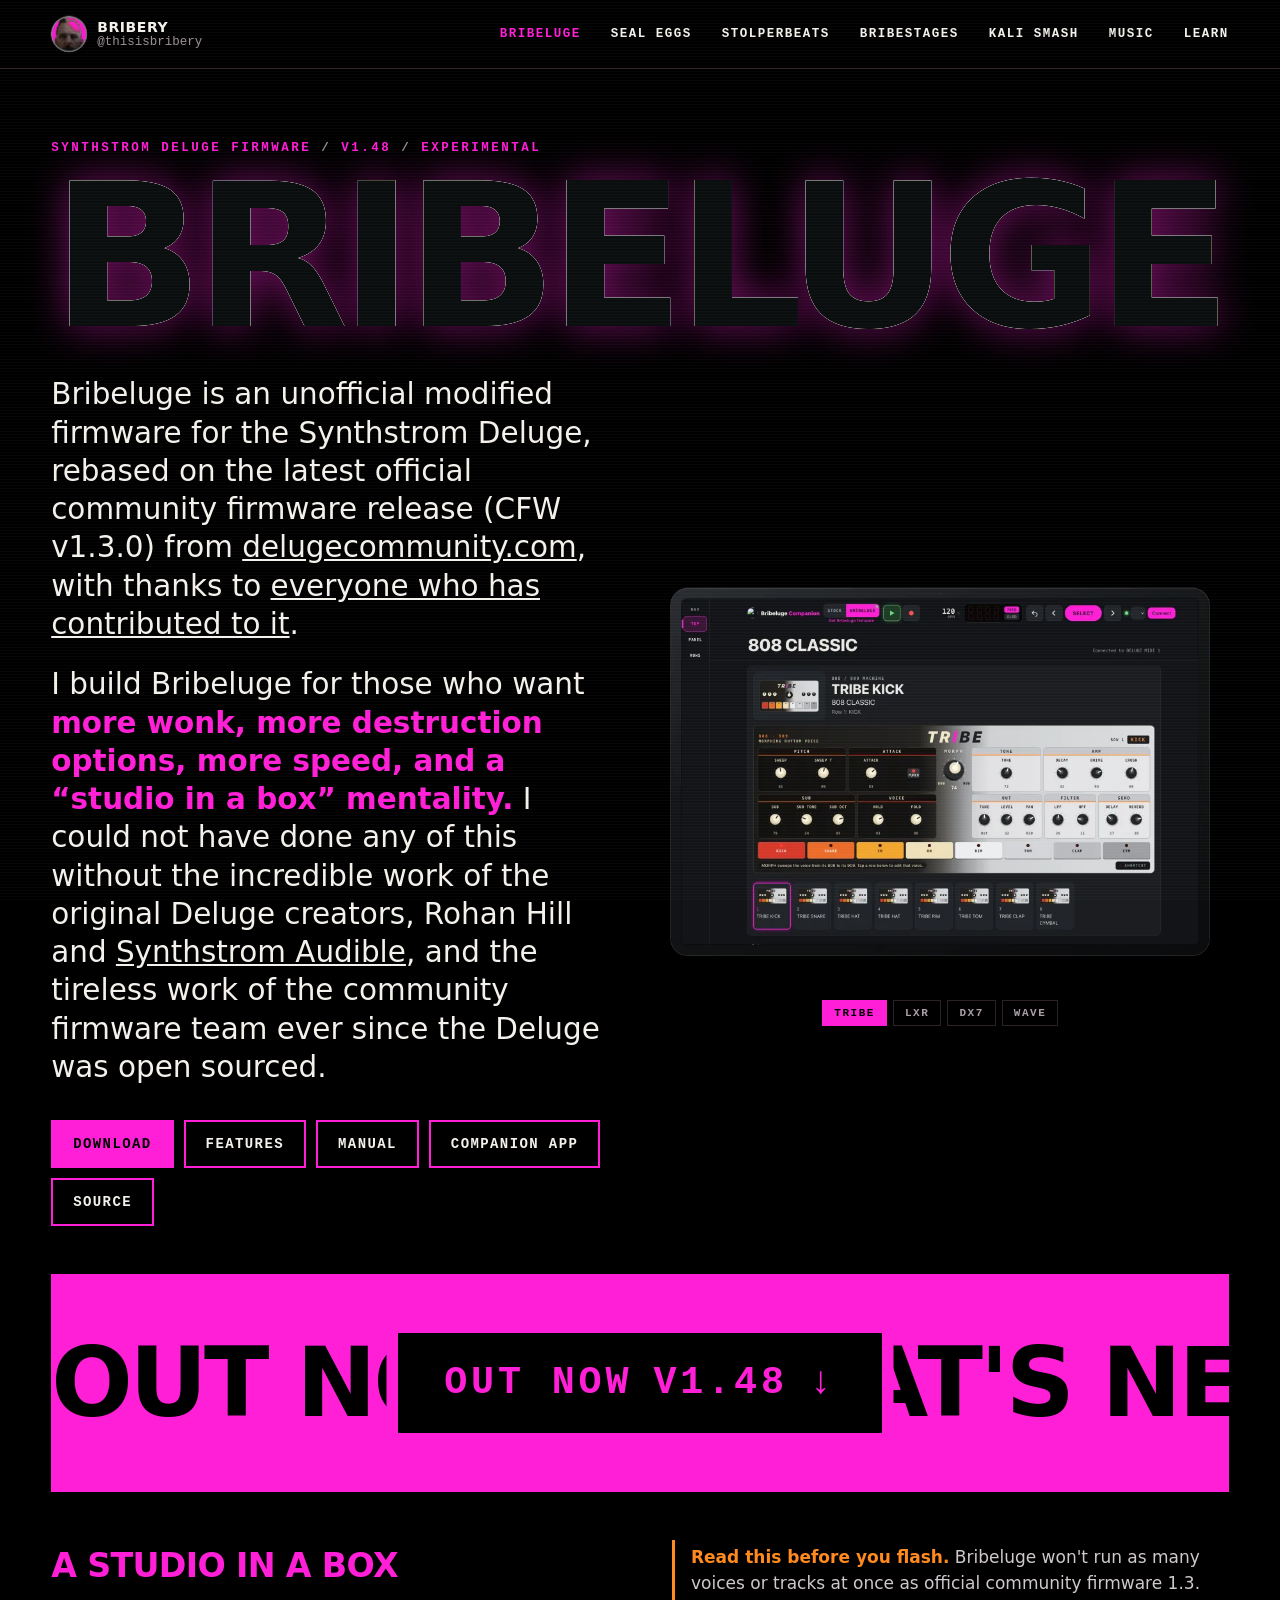
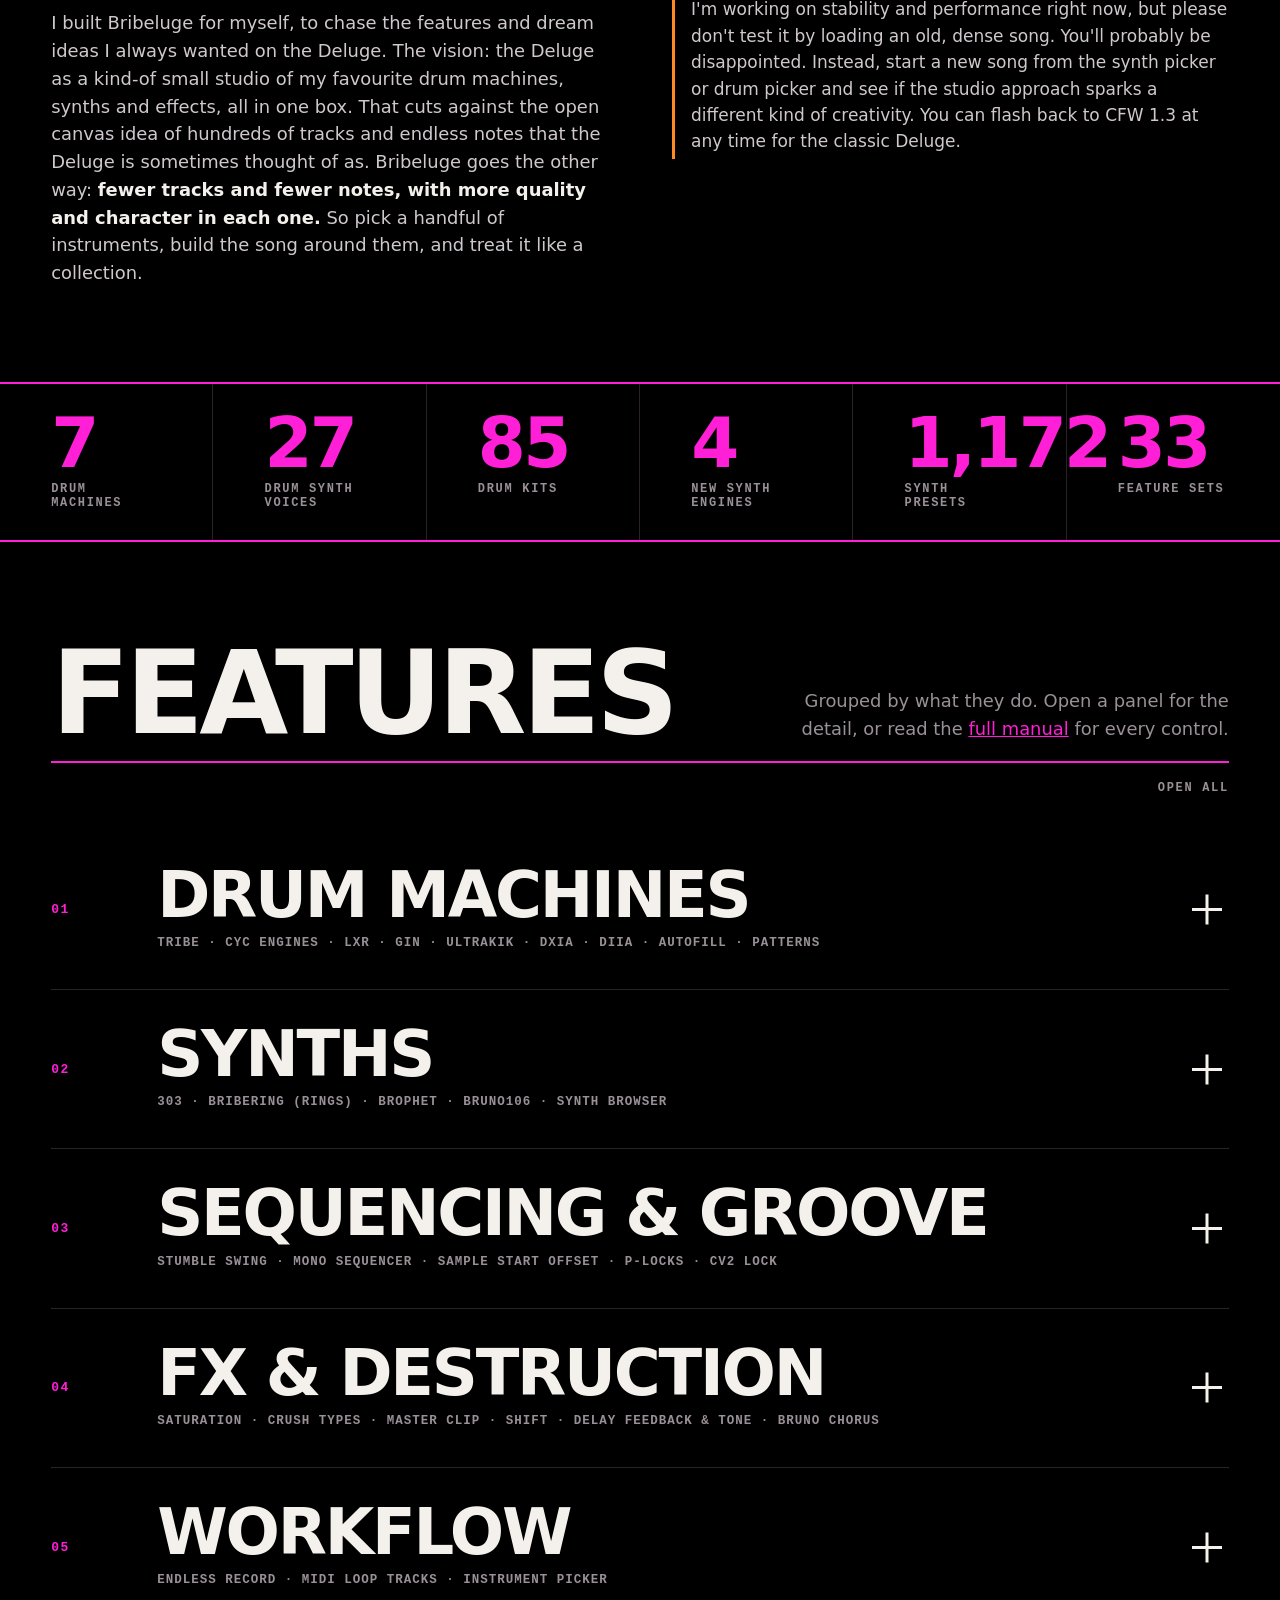
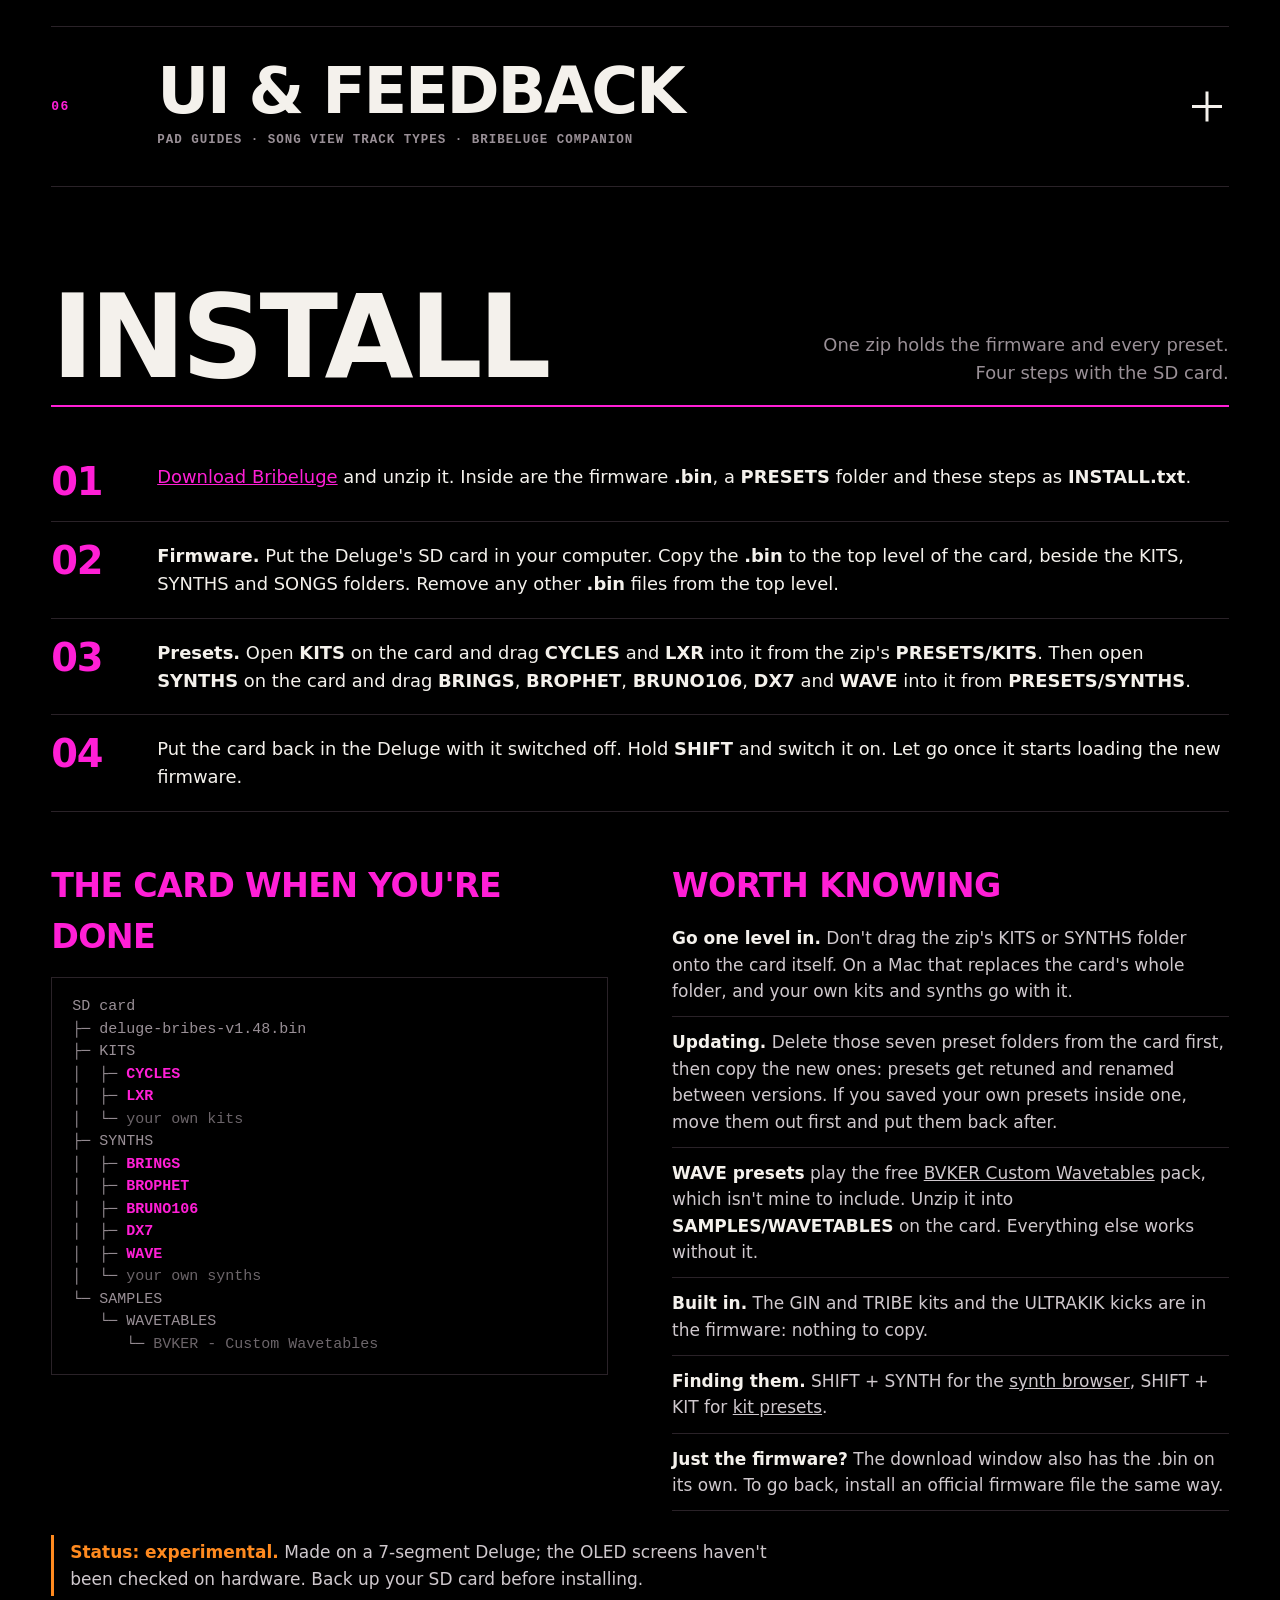
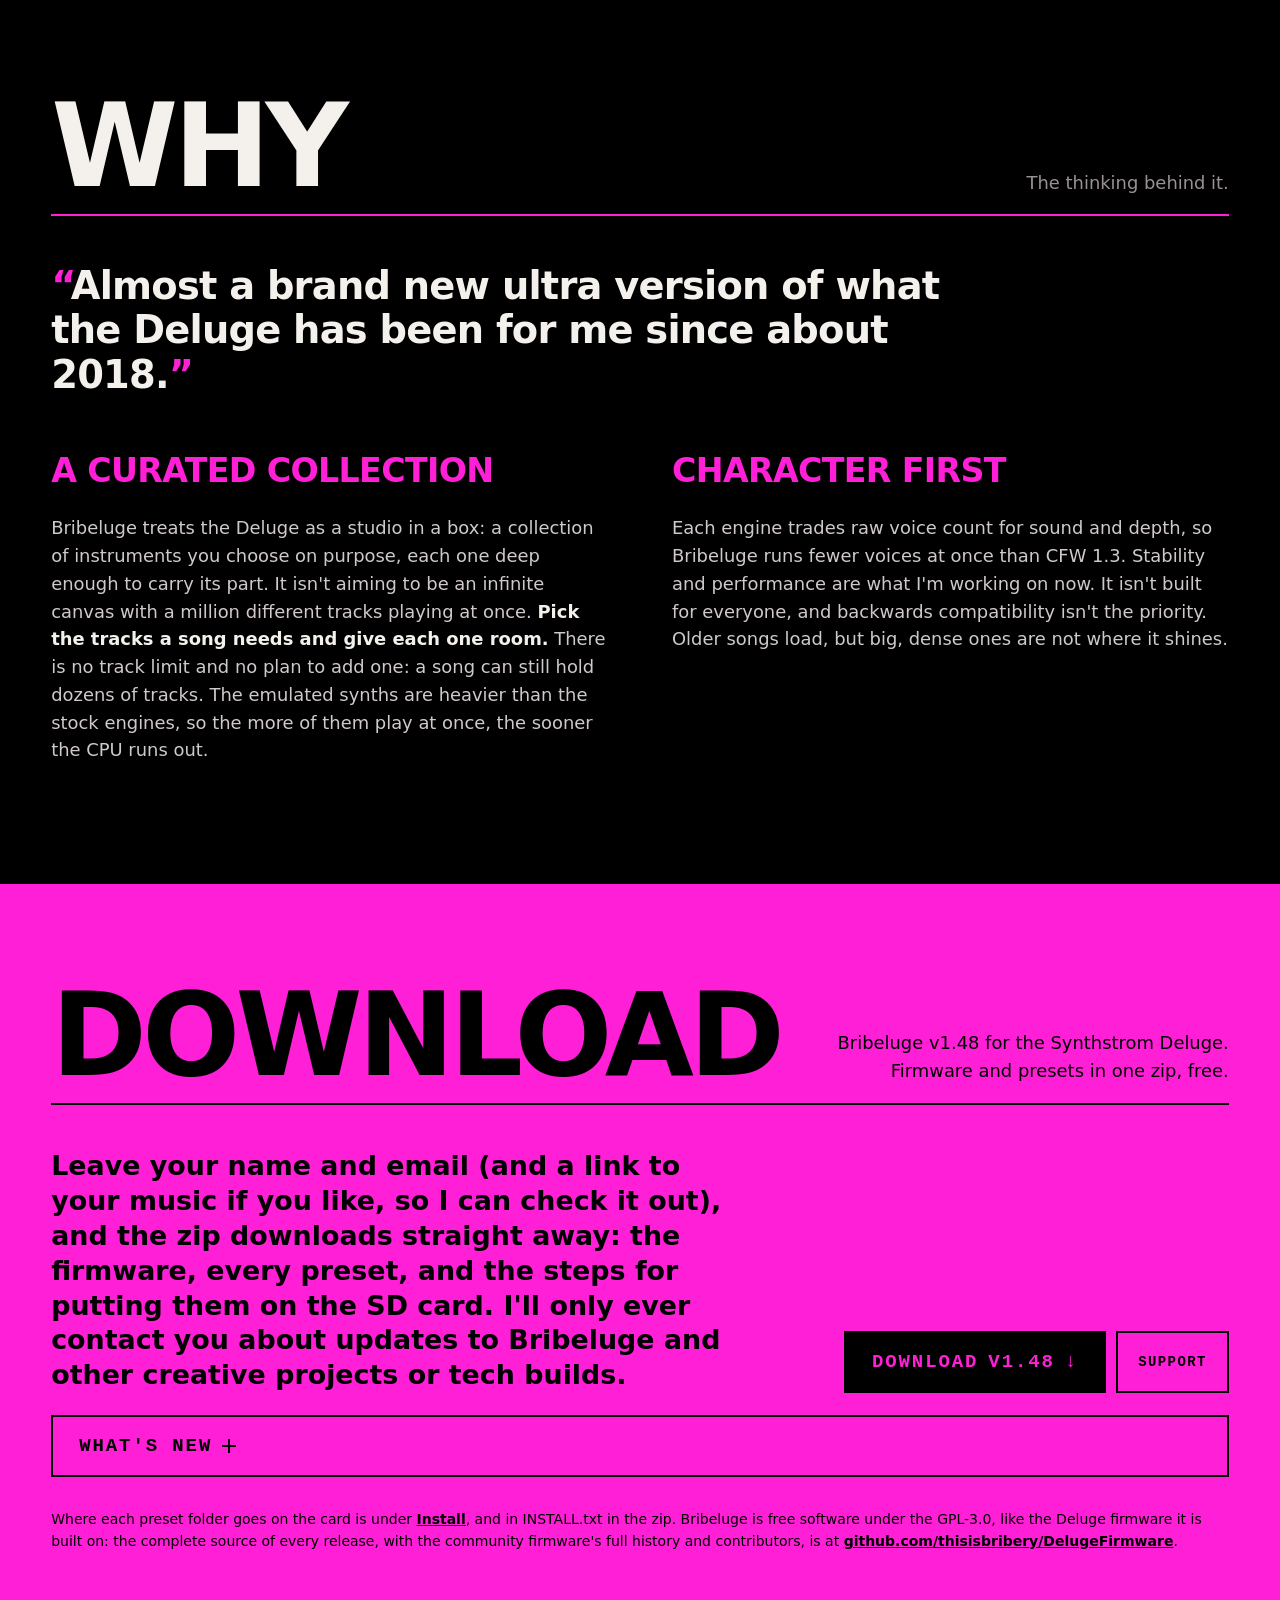
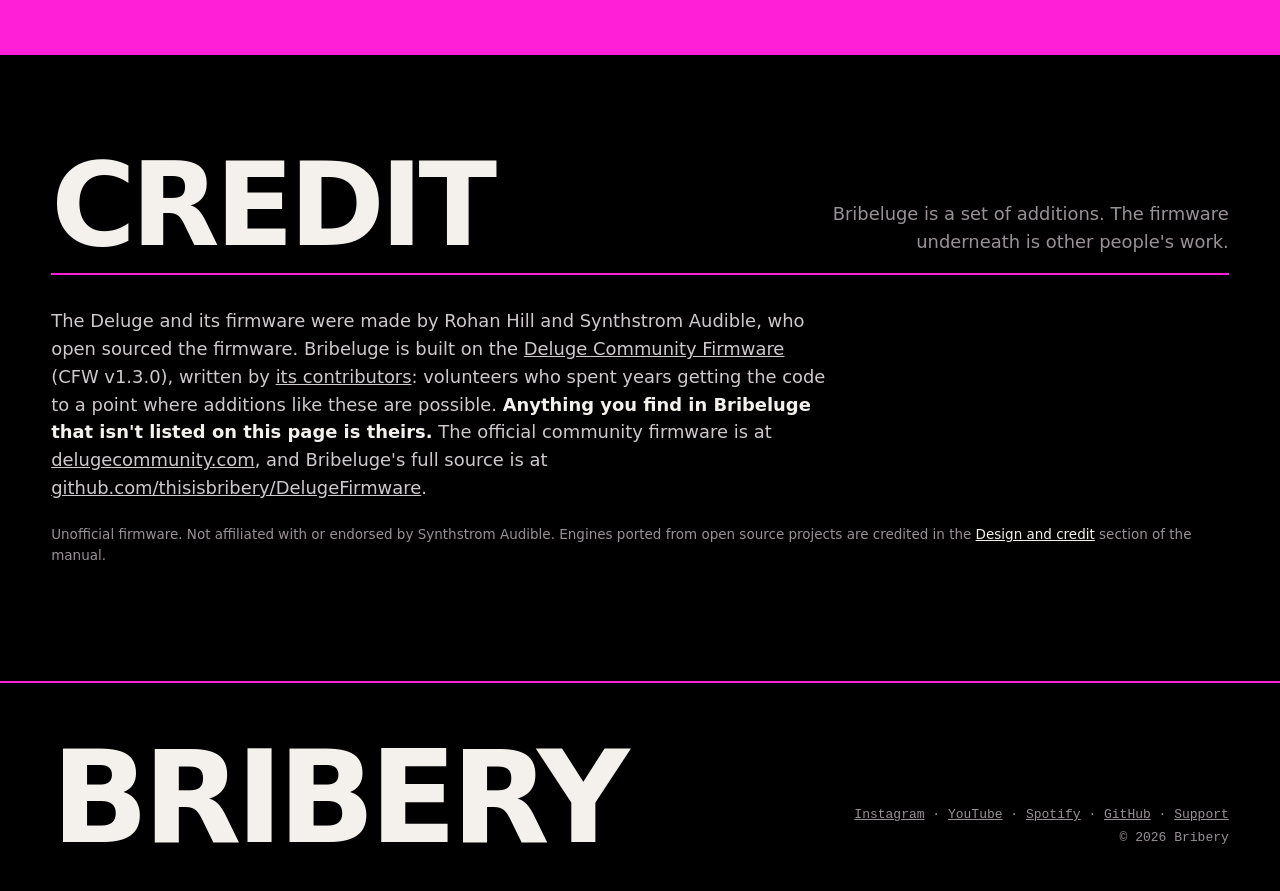
==== commit 446b1588: "Bribeluge page: the four Companion renders as the main picture Co-Authored-By: Claude Opus 5.5 <nore" ====
--- a/bribeluge/index.html
+++ b/bribeluge/index.html
@@ -14,6 +14,18 @@
 <link rel="apple-touch-icon" href="/assets/apple-touch-icon.png">
 <link rel="stylesheet" href="/assets/site.css">
 <link rel="stylesheet" href="/assets/pages.css">
+<style>
+.cx-shots::after{display:none}
+.cx-slides{position:relative;aspect-ratio:1604/1150}
+.cx-slides img{position:absolute;inset:0;width:100%;height:100%;aspect-ratio:auto;object-fit:contain;background:none;opacity:0;transition:opacity .9s ease}
+.cx-slides img.on{opacity:1}
+.cx-dots{display:flex;flex-wrap:wrap;justify-content:center;gap:6px;margin-top:10px}
+.cx-dots button{all:unset;cursor:pointer;padding:6px 11px;border:1.5px solid var(--bx-line);color:#a99fa6;font:700 11px var(--bx-mono);letter-spacing:.14em;-webkit-tap-highlight-color:transparent}
+.cx-dots button[aria-selected="true"]{background:var(--bx-pink);border-color:var(--bx-pink);color:var(--bx-black)}
+.cx-dots button:hover{border-color:var(--bx-pink)}
+.cx-dots button:focus-visible{outline:2px solid var(--bx-pink);outline-offset:2px}
+@media (prefers-reduced-motion:reduce){.cx-slides img{transition:none}}
+</style>
 <script src="/assets/site.js"></script>
 </head>
 <body class="bx" data-bx-page="bribeluge" data-bx-foot>
@@ -34,8 +46,19 @@
           <a class="bx-btn" href="https://github.com/thisisbribery/DelugeFirmware" target="_blank" rel="noopener">Source</a>
         </div>
       </div>
-      <figure class="bx-shot">
-        <img src="/assets/devices/deluge.webp" width="1600" height="1000" alt="A Deluge-style groovebox lit in pink on a black studio background">
+      <figure class="bx-shot cx-shots">
+        <div class="cx-slides">
+          <img class="on" src="/assets/companion/hero-tribe-sm.webp" srcset="/assets/companion/hero-tribe-sm.webp 900w, /assets/companion/hero-tribe.webp 1600w" sizes="(max-width:900px) 100vw, 50vw" width="1604" height="1150" alt="The Companion on a tablet, showing a TRIBE kit: the 808 / 909 panel and the kit rows">
+          <img src="/assets/companion/hero-lxr-sm.webp" srcset="/assets/companion/hero-lxr-sm.webp 900w, /assets/companion/hero-lxr.webp 1600w" sizes="(max-width:900px) 100vw, 50vw" width="1604" height="1150" alt="The Companion on a tablet, showing an LXR kit on its snare row" loading="lazy" aria-hidden="true">
+          <img src="/assets/companion/hero-dx7-sm.webp" srcset="/assets/companion/hero-dx7-sm.webp 900w, /assets/companion/hero-dx7.webp 1600w" sizes="(max-width:900px) 100vw, 50vw" width="1604" height="1150" alt="The Companion on a tablet, showing a DX7 synth with its six operators" loading="lazy" aria-hidden="true">
+          <img src="/assets/companion/hero-wave-sm.webp" srcset="/assets/companion/hero-wave-sm.webp 900w, /assets/companion/hero-wave.webp 1600w" sizes="(max-width:900px) 100vw, 50vw" width="1604" height="1150" alt="The Companion on a tablet, showing a wavetable synth drawn in 3D" loading="lazy" aria-hidden="true">
+        </div>
+        <div class="cx-dots" role="tablist" aria-label="Companion screens">
+          <button type="button" role="tab" aria-selected="true" data-i="0">TRIBE</button>
+          <button type="button" role="tab" aria-selected="false" data-i="1">LXR</button>
+          <button type="button" role="tab" aria-selected="false" data-i="2">DX7</button>
+          <button type="button" role="tab" aria-selected="false" data-i="3">WAVE</button>
+        </div>
       </figure>
     </div>
     <a class="bx-outnow" href="#download">
@@ -381,5 +404,25 @@
   sync();
 })();
 </script>
+<script>
+// Hero: the four Companion screens, one after another (paused while pointed at, still with reduced motion)
+(function () {
+  var imgs = Array.prototype.slice.call(document.querySelectorAll(".cx-slides img"));
+  var dots = Array.prototype.slice.call(document.querySelectorAll(".cx-dots button"));
+  if (!imgs.length) return;
+  var at = 0, timer = 0, still = window.matchMedia && window.matchMedia("(prefers-reduced-motion: reduce)").matches;
+  function show(i) {
+    at = (i + imgs.length) % imgs.length;
+    imgs.forEach(function (im, j) { im.classList.toggle("on", j === at); if (j === at) im.removeAttribute("aria-hidden"); else im.setAttribute("aria-hidden", "true"); });
+    dots.forEach(function (d, j) { d.setAttribute("aria-selected", String(j === at)); });
+  }
+  function run() { clearInterval(timer); if (!still) timer = setInterval(function () { show(at + 1); }, 4500); }
+  dots.forEach(function (d) { d.addEventListener("click", function () { show(+d.getAttribute("data-i")); run(); }); });
+  var fig = document.querySelector(".cx-shots");
+  fig.addEventListener("mouseenter", function () { clearInterval(timer); });
+  fig.addEventListener("mouseleave", run);
+  run();
+})();
+</script>
 </body>
 </html>
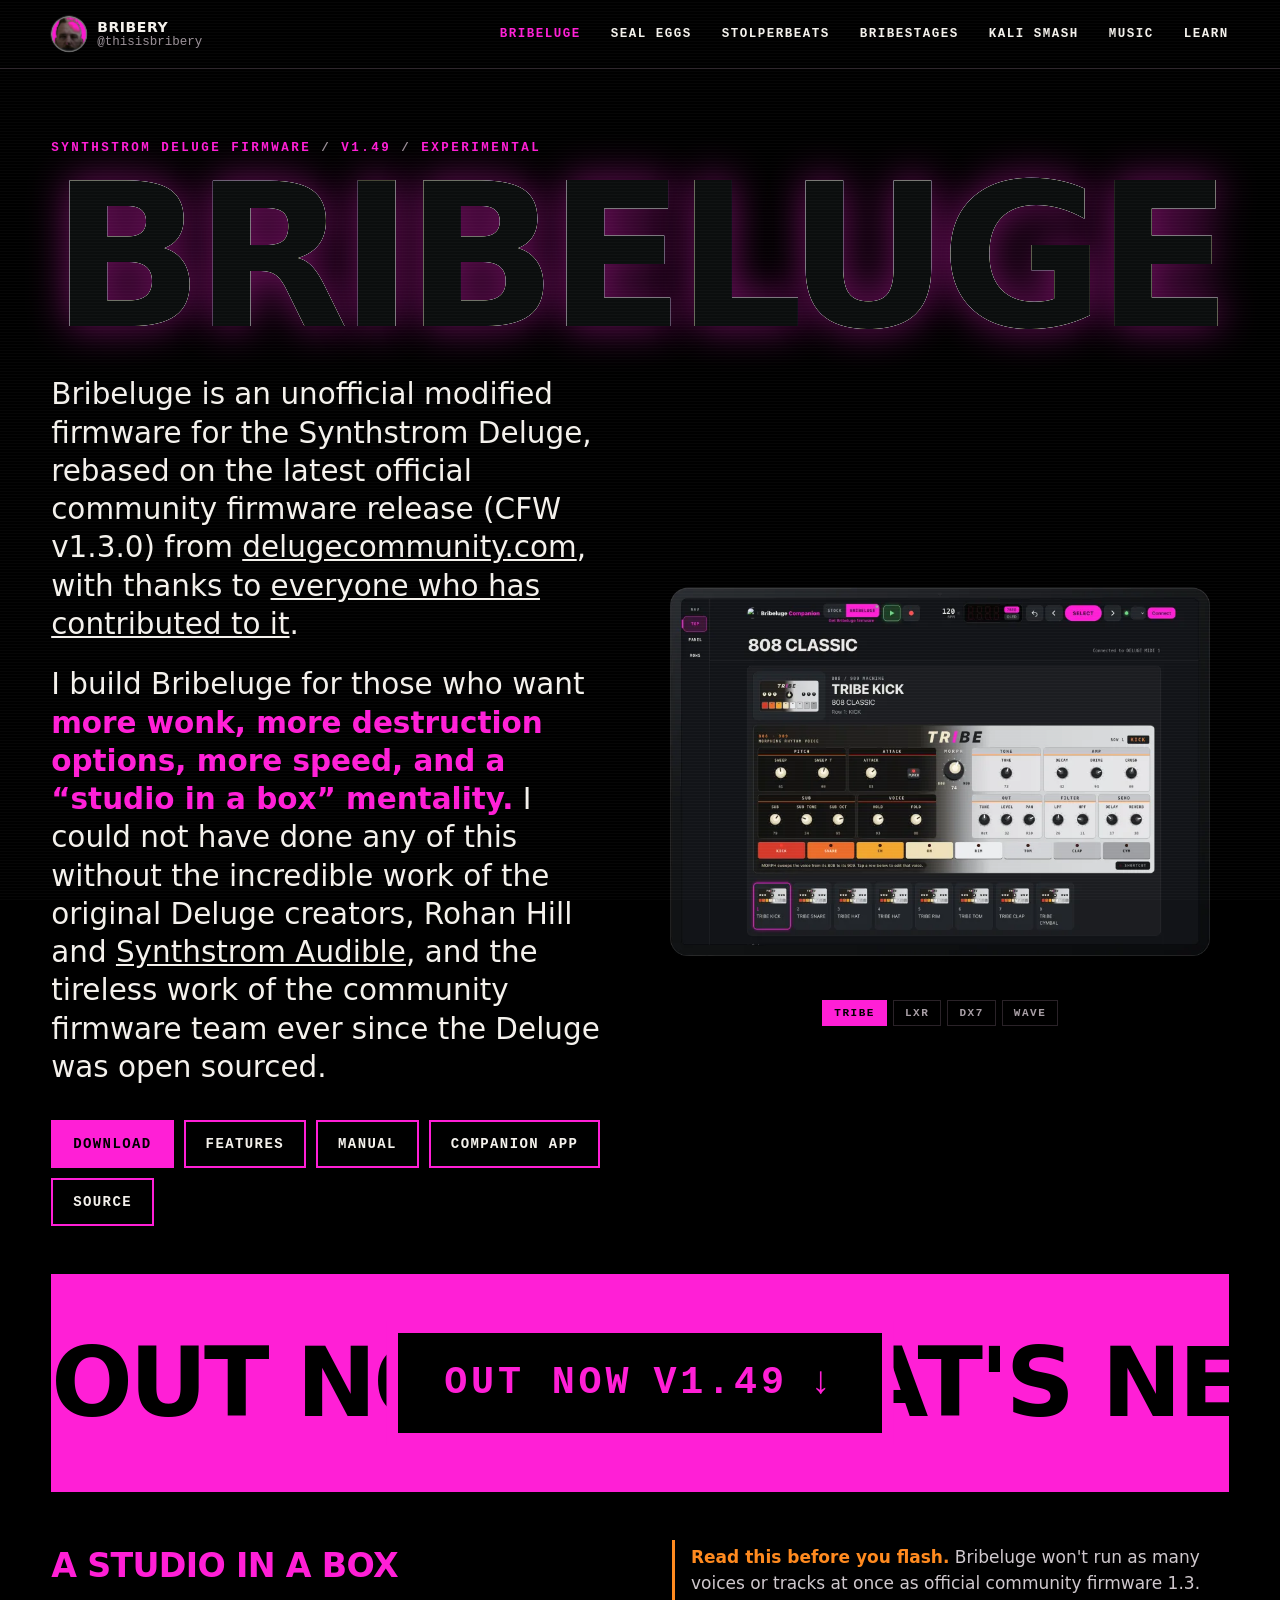
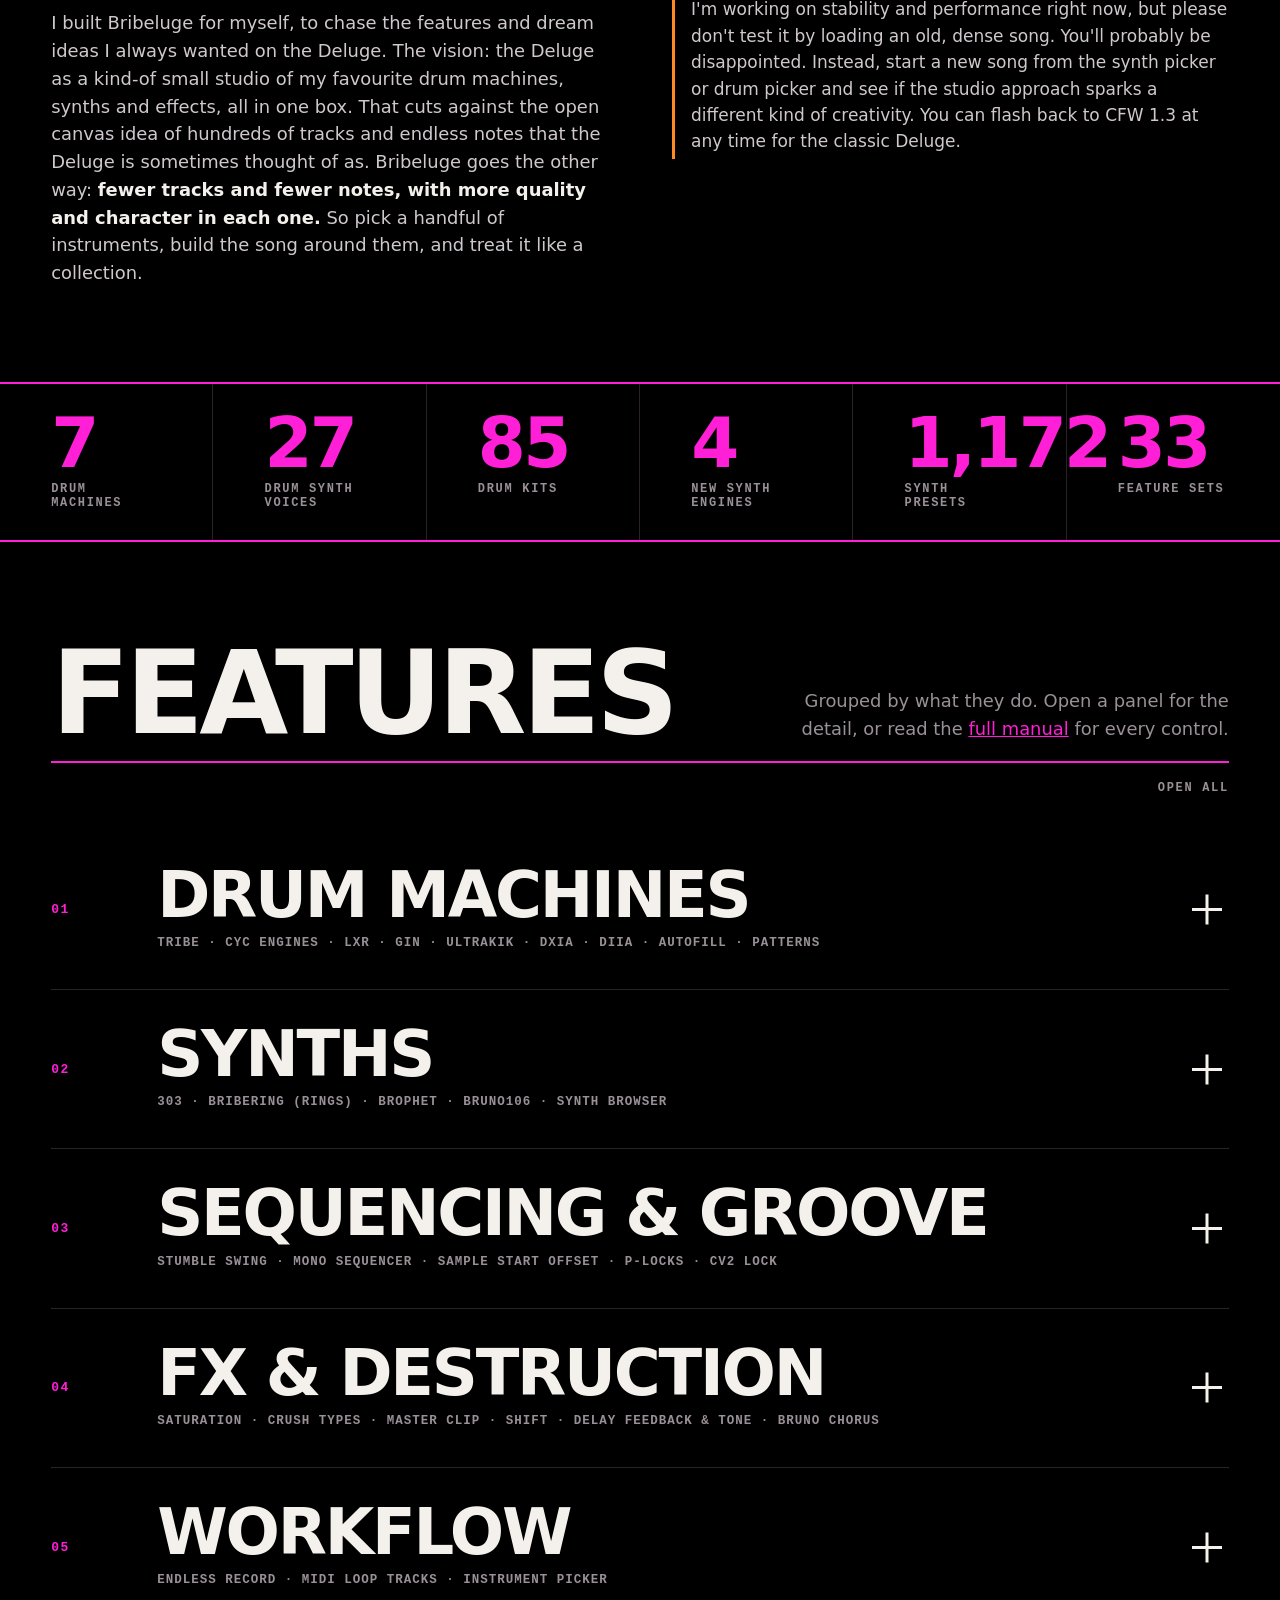
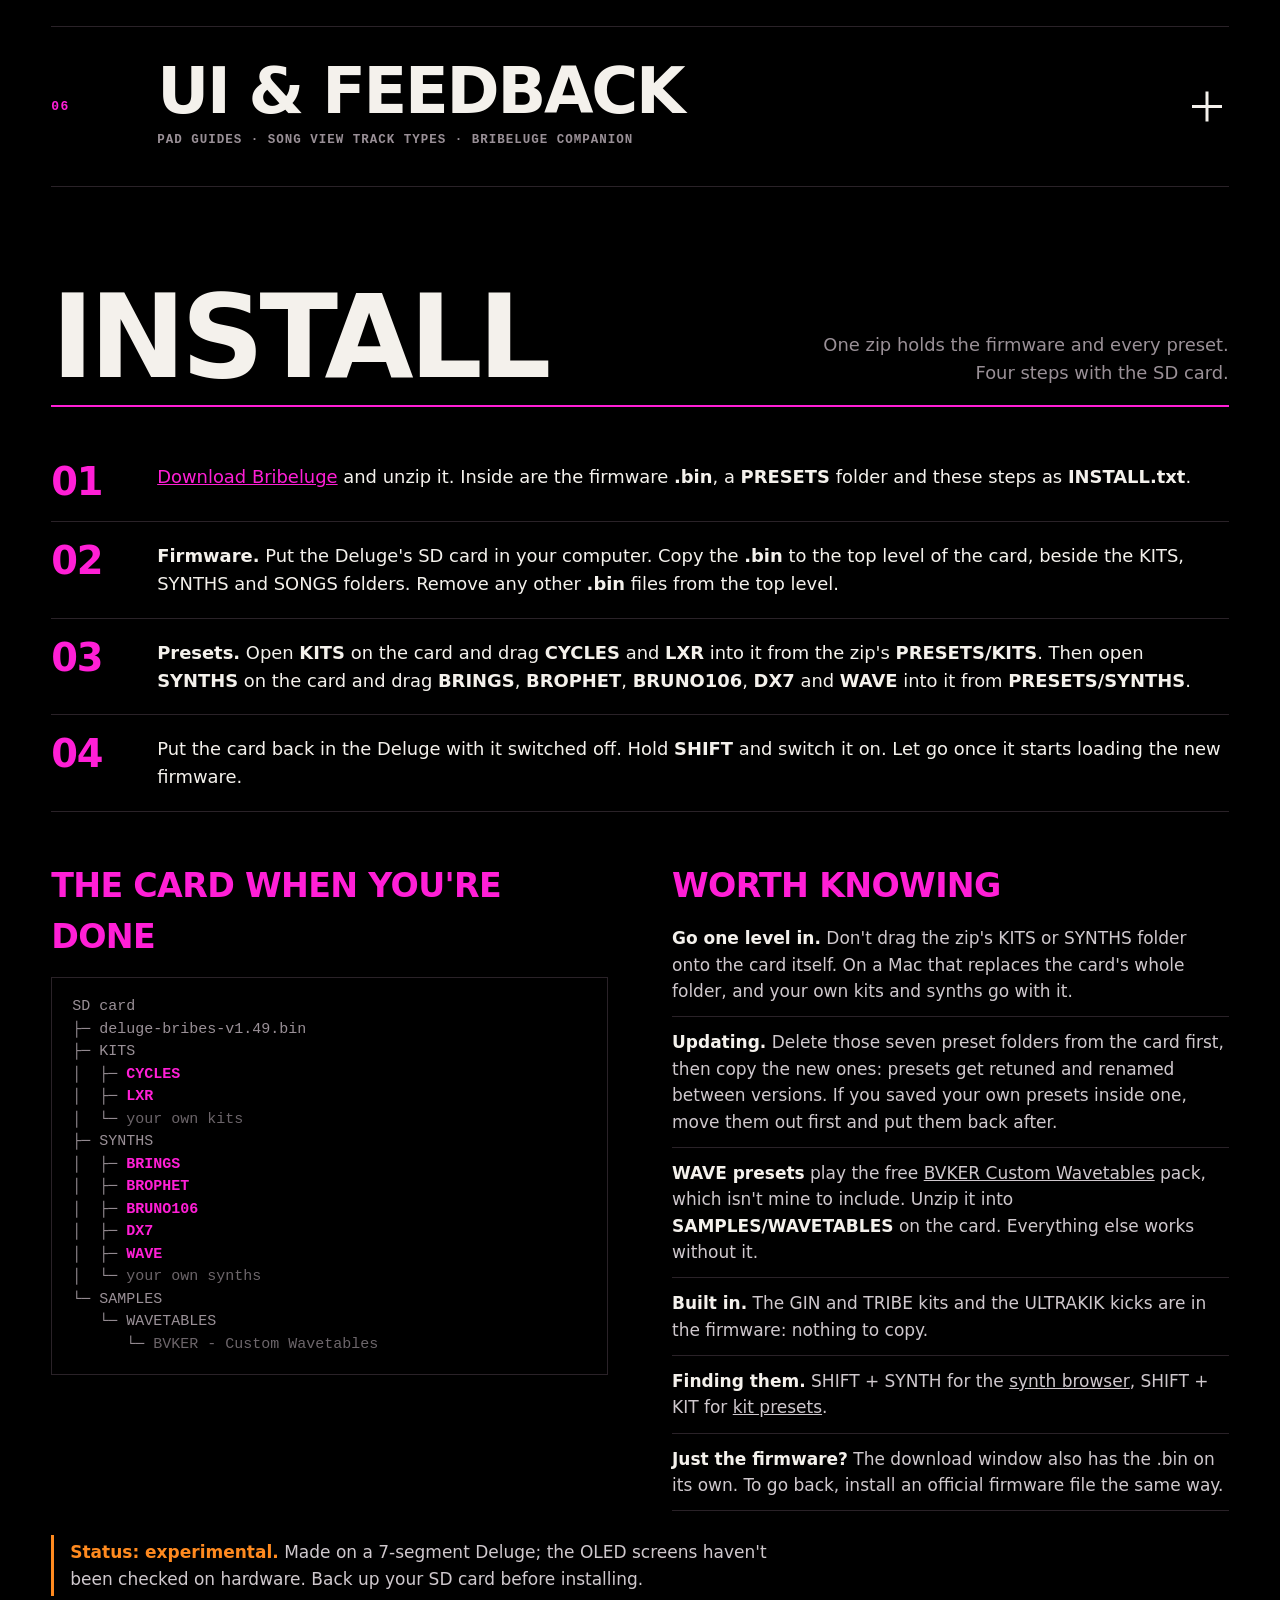
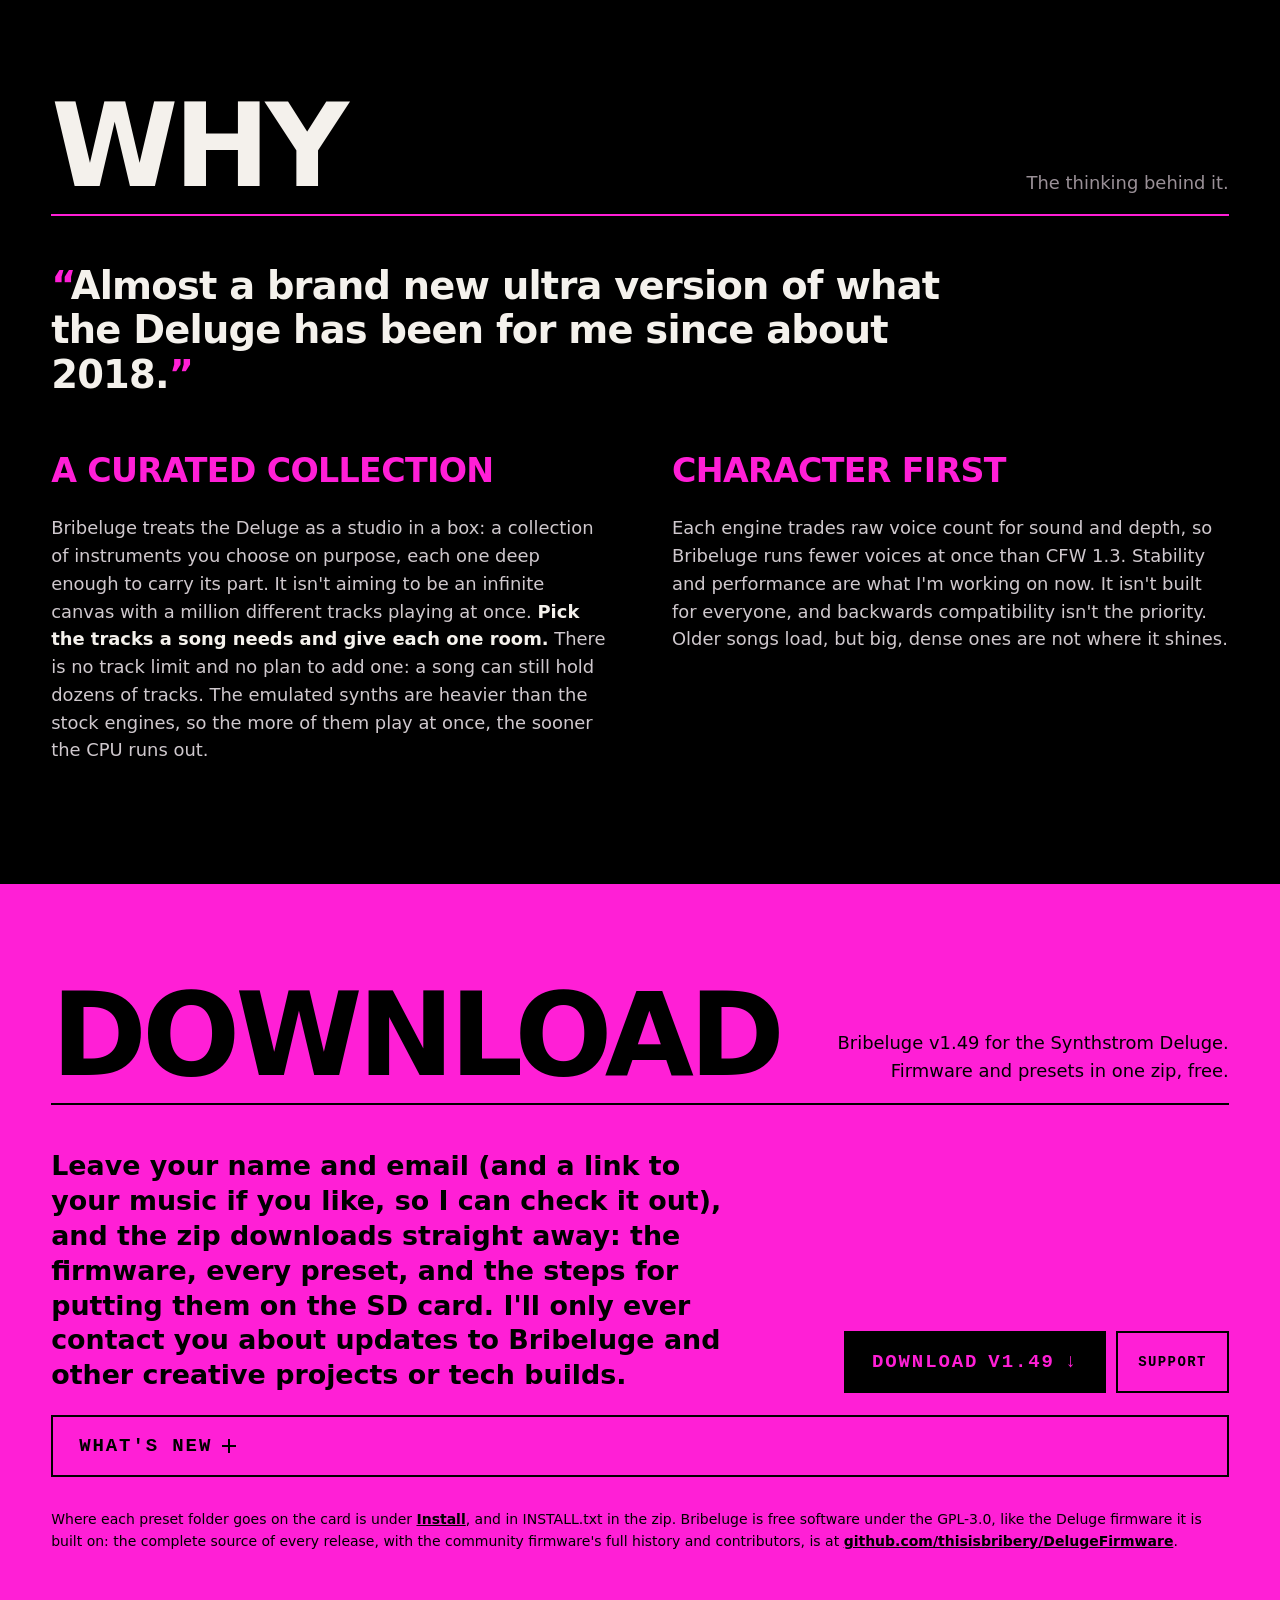
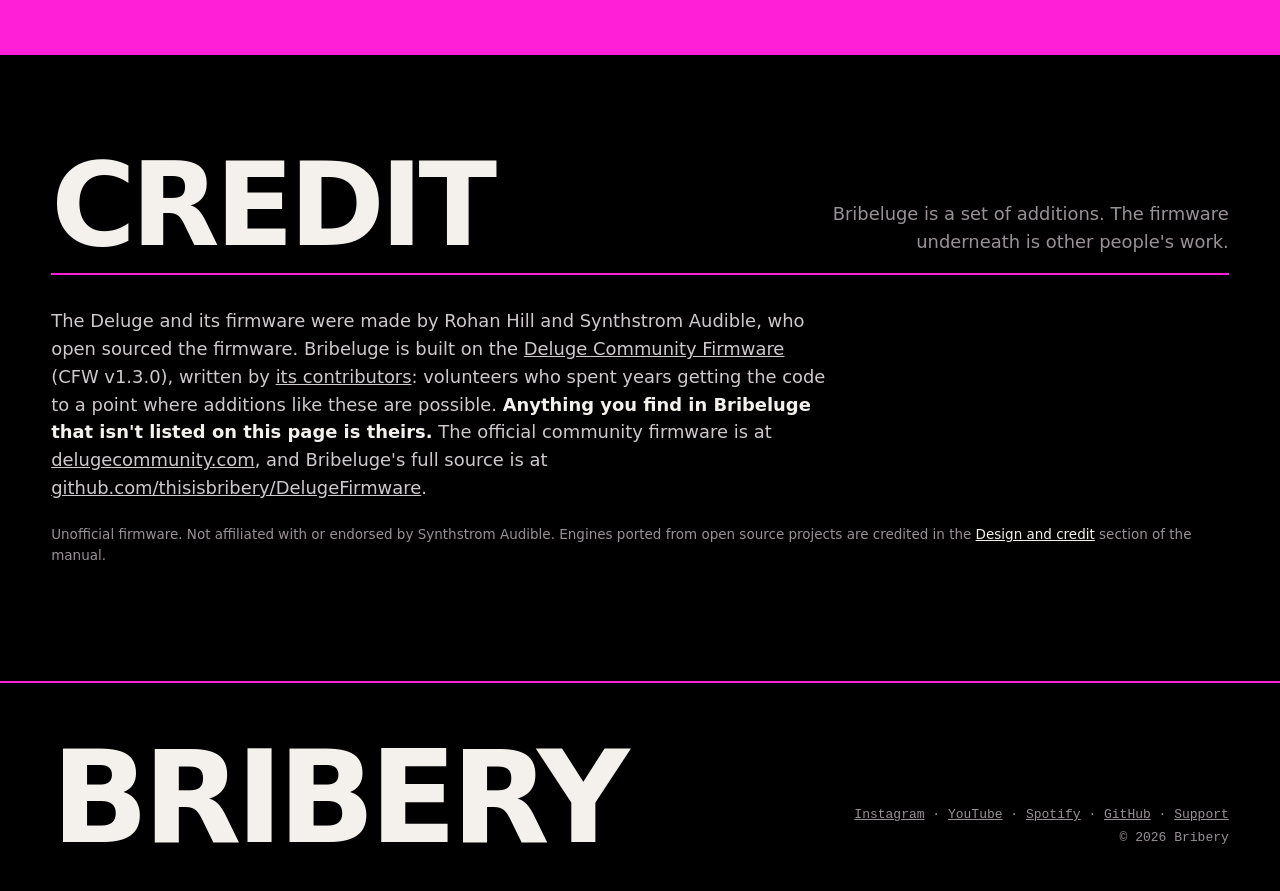
==== commit ef806291: "Bribeluge v1.49: download, manual, version, more room in fast memory Co-Authored-By: Claude Opus 5.5" ====
--- a/bribeluge/index.html
+++ b/bribeluge/index.html
@@ -32,7 +32,7 @@
 
 <main>
   <section class="bx-hero">
-    <p class="bx-kicker">Synthstrom Deluge firmware <span>/</span> v1.48 <span>/</span> Experimental</p>
+    <p class="bx-kicker">Synthstrom Deluge firmware <span>/</span> v1.49 <span>/</span> Experimental</p>
     <h1 class="bx-mega bx-glitch" data-text="BRIBELUGE" data-fit><span class="bx-fit">BRIBELUGE</span></h1>
     <div class="bx-hero-grid">
       <div>
@@ -63,7 +63,7 @@
     </div>
     <a class="bx-outnow" href="#download">
       <span class="bx-outnow-track" aria-hidden="true"><span>Out now <b>/</b> What's new <b>/</b> Check it out <b>/</b> New features <b>/</b> Fresh firmware <b>/</b> Just landed <b>/</b> Go get it <b>/</b> </span><span>Out now <b>/</b> What's new <b>/</b> Check it out <b>/</b> New features <b>/</b> Fresh firmware <b>/</b> Just landed <b>/</b> Go get it <b>/</b> </span></span>
-      <span class="bx-outnow-btn">Out now <span data-bx-bin-version>v1.48</span> <i aria-hidden="true">&#8595;</i></span>
+      <span class="bx-outnow-btn">Out now <span data-bx-bin-version>v1.49</span> <i aria-hidden="true">&#8595;</i></span>
     </a>
     <div class="bx-split">
       <div>
@@ -272,7 +272,7 @@
       <div>
         <h3>The card when you're done</h3>
         <pre class="bx-tree" aria-label="Folders on the SD card after installing">SD card
-&#9500;&#9472; deluge-bribes-<span data-bx-bin-version>v1.48</span>.bin
+&#9500;&#9472; deluge-bribes-<span data-bx-bin-version>v1.49</span>.bin
 &#9500;&#9472; KITS
 &#9474;  &#9500;&#9472; <b>CYCLES</b>
 &#9474;  &#9500;&#9472; <b>LXR</b>
@@ -325,13 +325,13 @@
     <a class="bx-dl-hit" href="#download" data-bx-download aria-label="Download the latest Bribeluge firmware and presets">
       <div class="bx-sec-head">
         <h2>Download</h2>
-        <p>Bribeluge <span data-bx-bin-version>v1.48</span> for the Synthstrom Deluge. Firmware and presets in one zip, free.</p>
+        <p>Bribeluge <span data-bx-bin-version>v1.49</span> for the Synthstrom Deluge. Firmware and presets in one zip, free.</p>
       </div>
     </a>
     <div class="bx-band-body">
       <p>Leave your name and email (and a link to your music if you like, so I can check it out), and the zip downloads straight away: the firmware, every preset, and the steps for putting them on the SD card. I'll only ever contact you about updates to Bribeluge and other creative projects or tech builds.</p>
       <div class="bx-ctas">
-        <a class="bx-btn bx-ink bx-solid bx-dl-big" href="#download" data-bx-download>Download <span data-bx-bin-version>v1.48</span> &#8595;</a>
+        <a class="bx-btn bx-ink bx-solid bx-dl-big" href="#download" data-bx-download>Download <span data-bx-bin-version>v1.49</span> &#8595;</a>
         <a class="bx-btn bx-ink" data-bx-support href="#" target="_blank" rel="noopener">Support</a>
       </div>
     </div>
@@ -340,6 +340,7 @@
       <div class="bx-news-body">
         <p class="bx-news-lead">Newest first, the headlines from the last ten or so releases. Tap a name for how it works.</p>
         <ul class="bx-news-list">
+          <li><a href="/bribeluge/manual/#changelog">More room in fast memory</a><span class="bx-news-v">v1.49</span><p>A TRIBE kit takes 79 KB of the Deluge's on-chip RAM instead of 135 KB, and a big sample kit next to it no longer spills into slower SDRAM. Each drum engine row now plays one voice and retriggers it, so ratchets and fills never pile voices up.</p></li>
           <li><a href="/bribeluge/manual/#27-bribeluge-companion">The menu, whole page, by touch</a><span class="bx-news-v">v1.48</span><p>Open a menu on the Deluge and the Companion shows every level side by side. Tap anything at any level to go straight there, and a setting gets its value, steps and choices as tiles. The page goes back to what it showed when the menu closes.</p></li>
           <li><a href="/bribeluge/manual/#33-engine-panels">A panel for every engine</a><span class="bx-news-v">v1.47</span><p>ULTRAKIK as a kick drum shell, XIA as silver modules, BRIBERING with its resonator, the 303, DX7 with its screen and six operators, and the Deluge's own SUBTRACTIVE, FM and RINGMOD each get a Companion panel. BRUNO106's is rebuilt to fill the width.</p></li>
           <li><a href="/bribeluge/manual/#27-bribeluge-companion">NAV down the side</a><span class="bx-news-v">Companion</span><p>A column down the left of the Companion lists the sound's sections, PANEL, GOLD, OSC, FILTER, ENV, LFO and more. Tap one and the page glides to it. The one in view stays lit.</p></li>
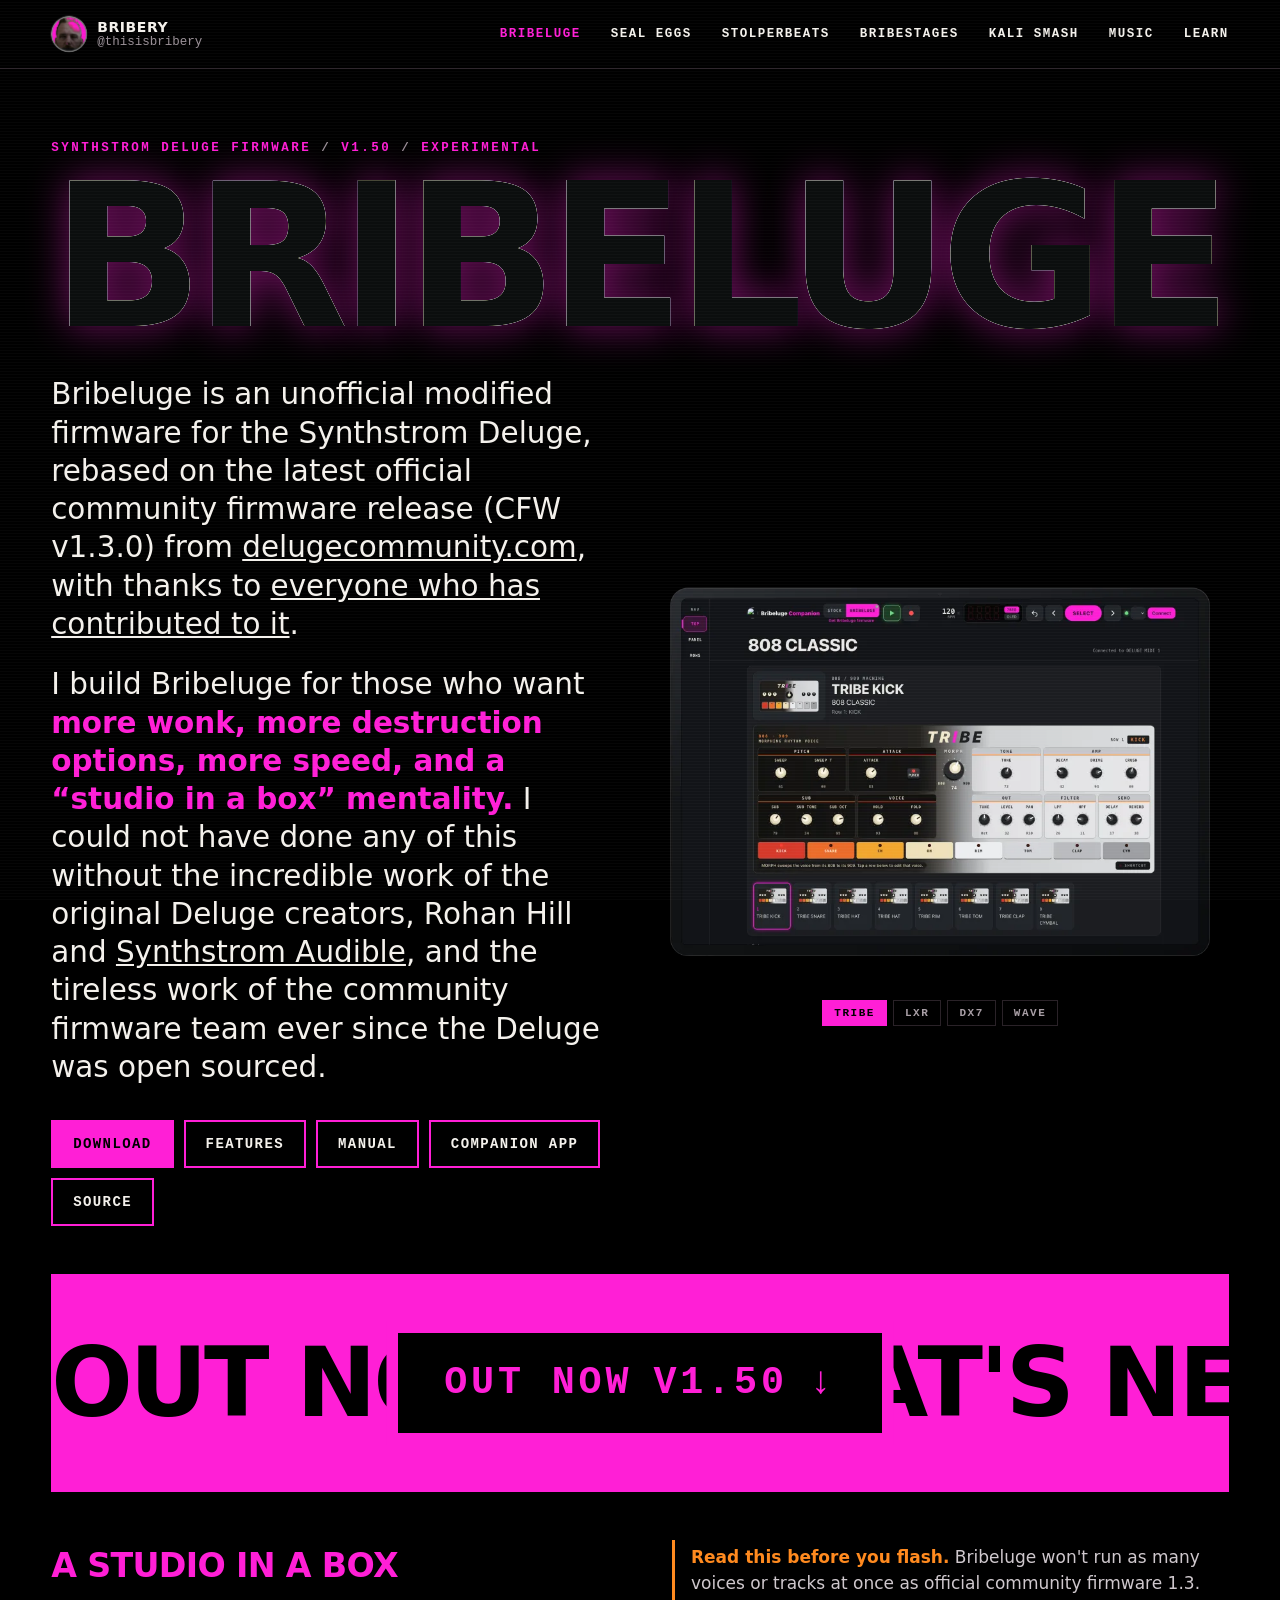
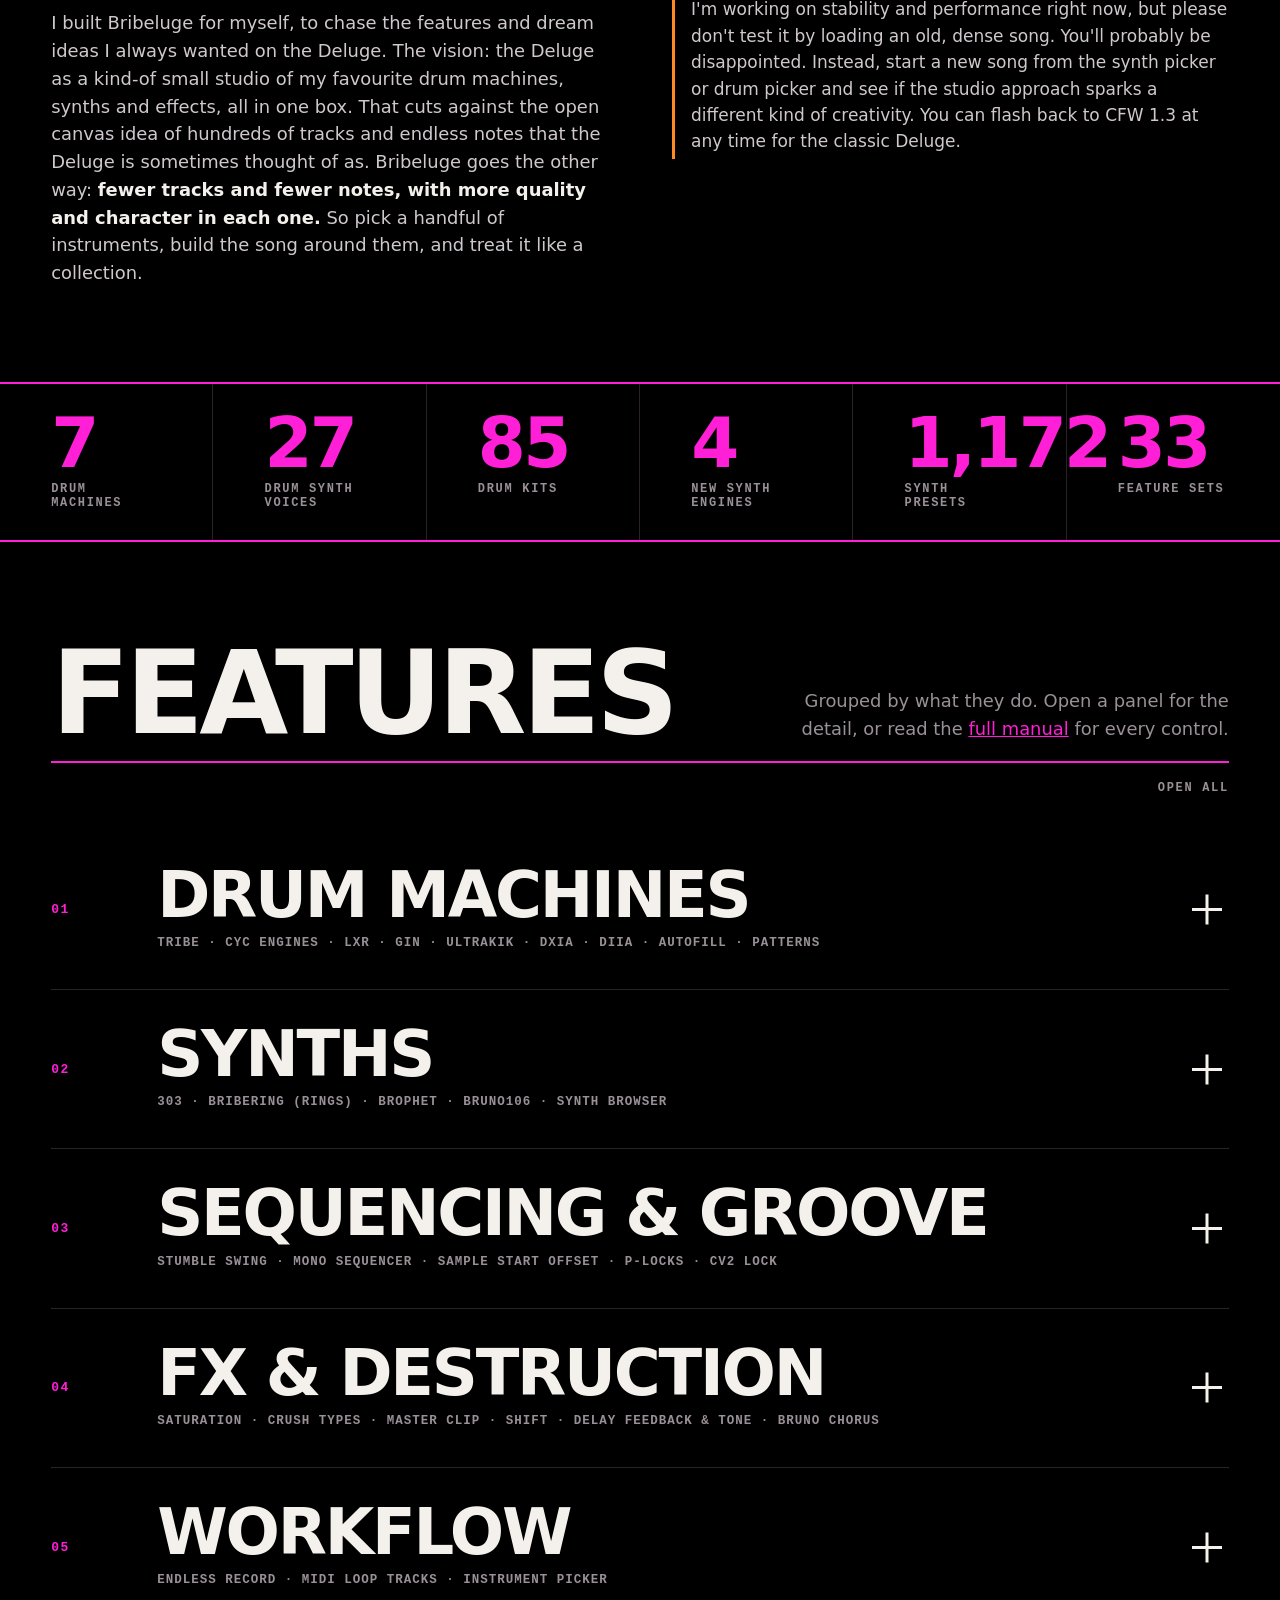
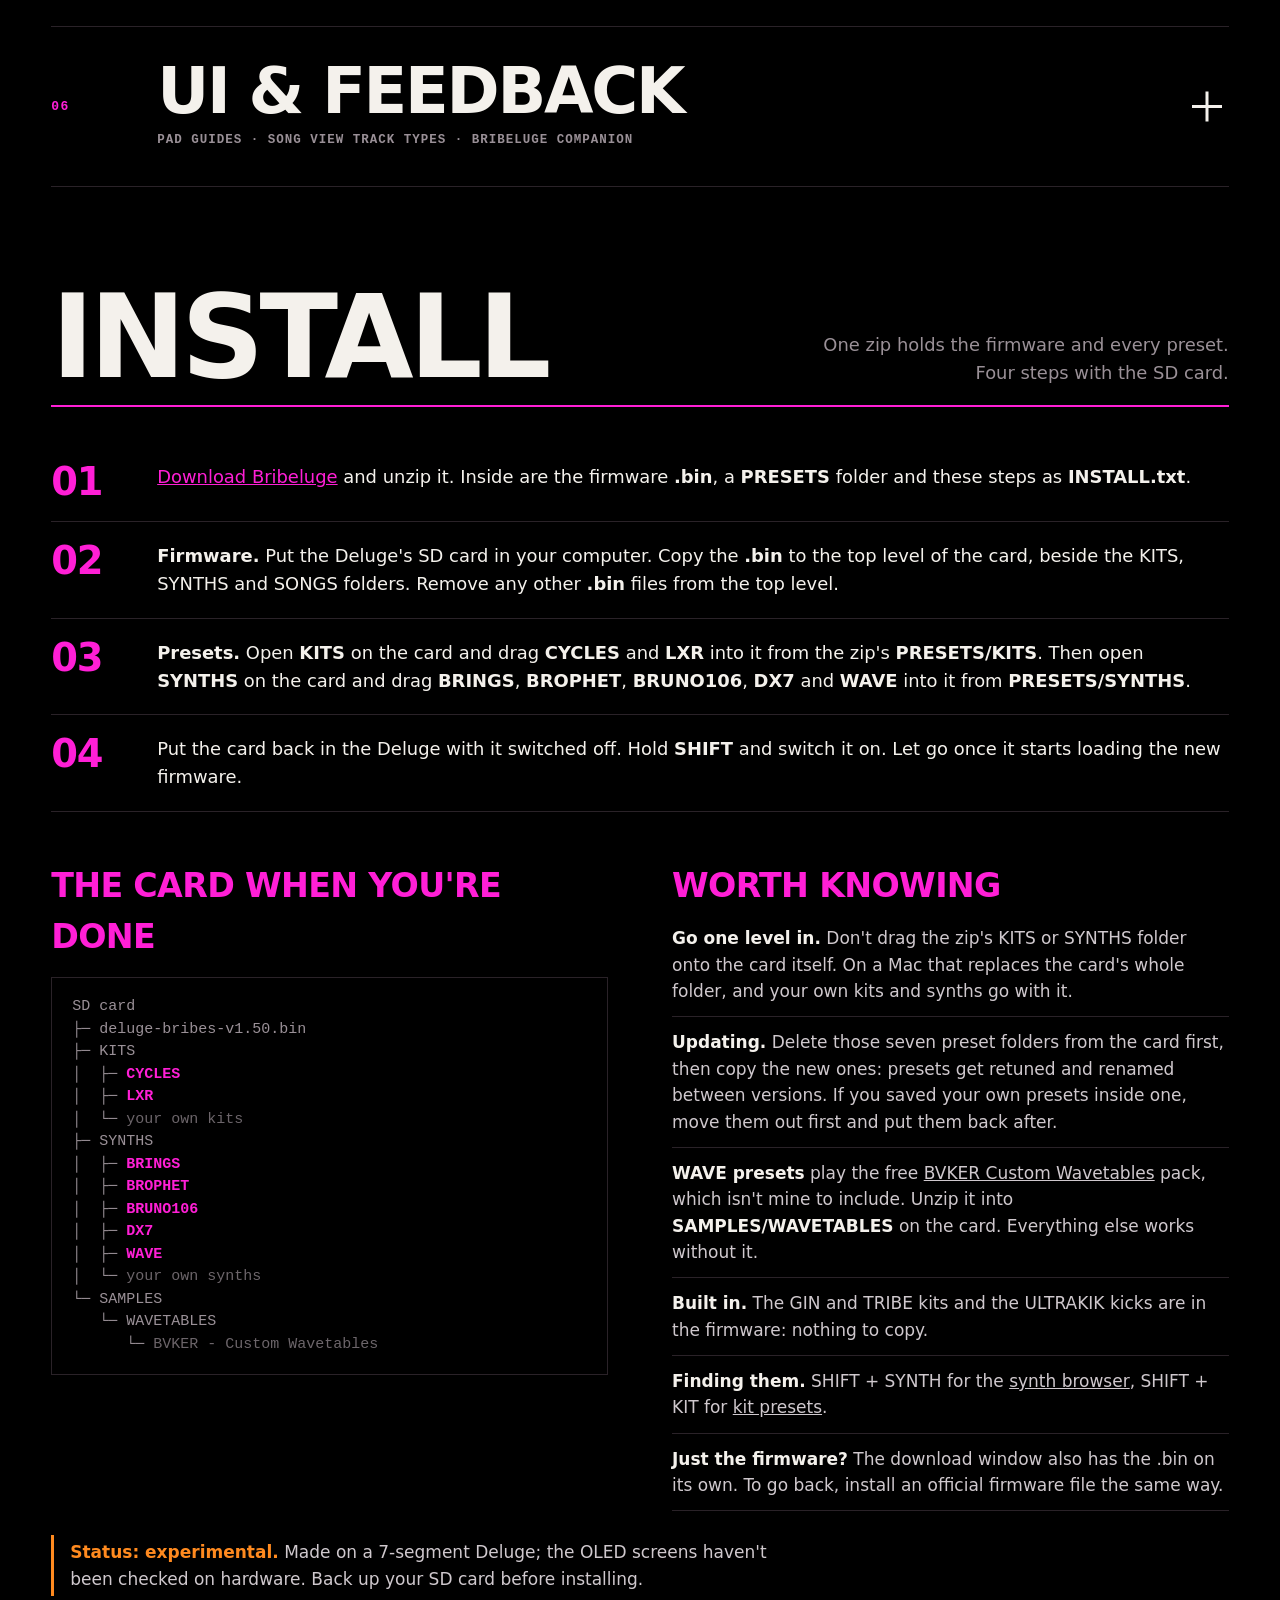
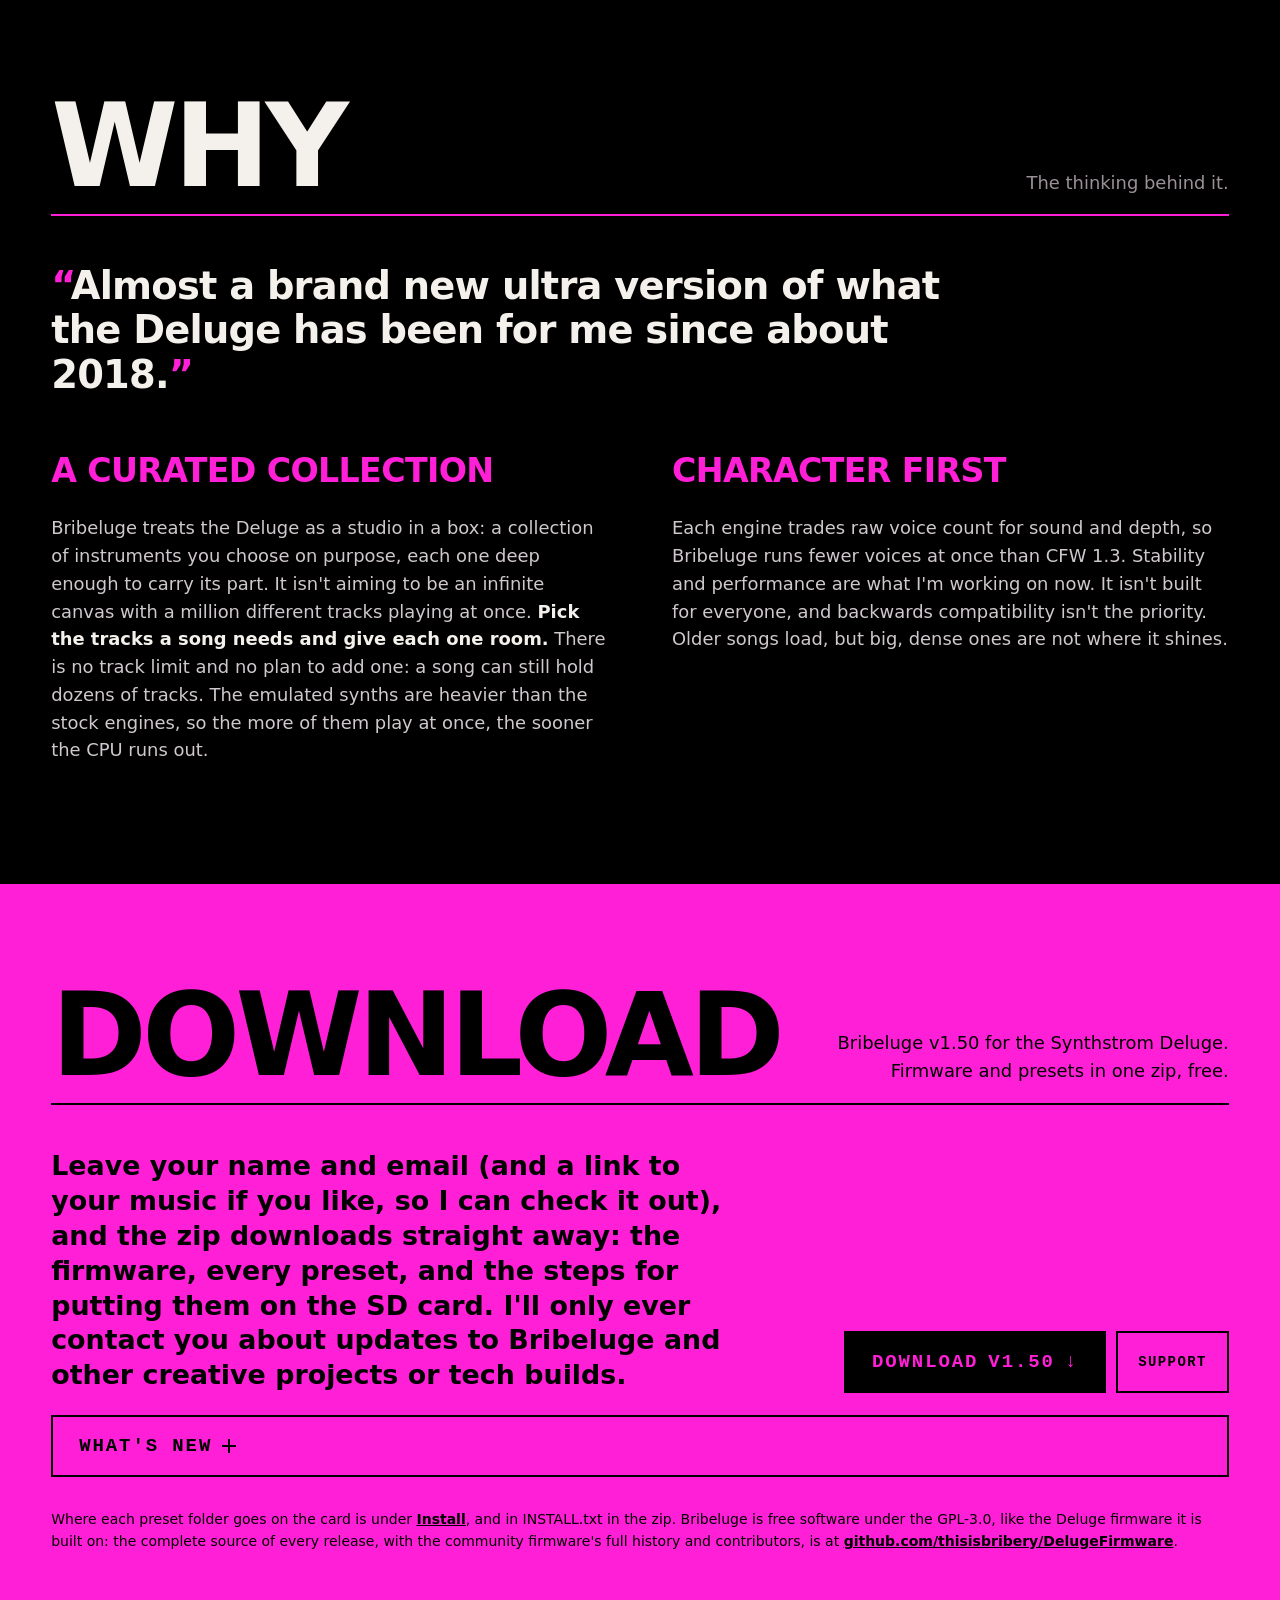
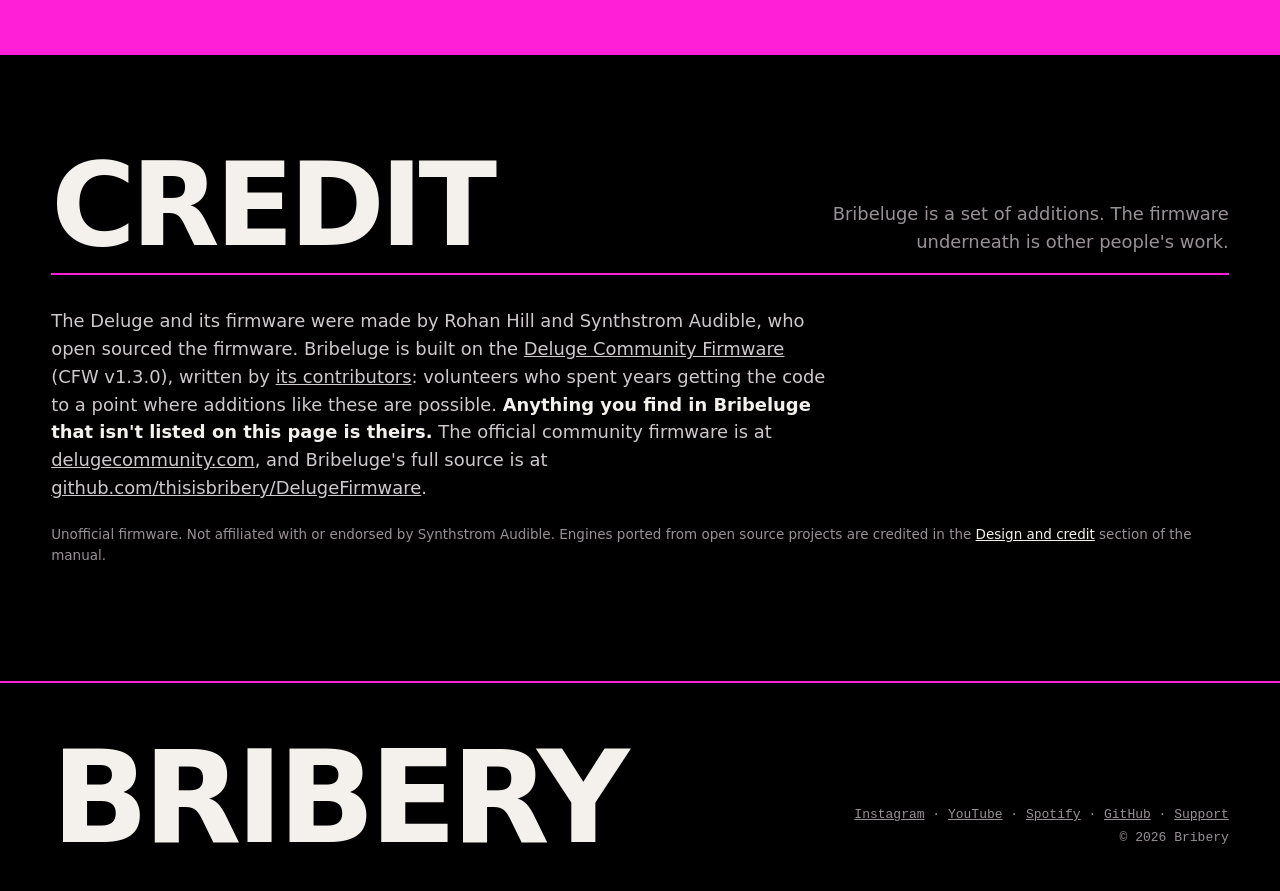
==== commit e8cb0f47: "Bribeluge v1.50: download, manual, version, every setting of the sound and picture pickers on the Co" ====
--- a/bribeluge/index.html
+++ b/bribeluge/index.html
@@ -32,7 +32,7 @@
 
 <main>
   <section class="bx-hero">
-    <p class="bx-kicker">Synthstrom Deluge firmware <span>/</span> v1.49 <span>/</span> Experimental</p>
+    <p class="bx-kicker">Synthstrom Deluge firmware <span>/</span> v1.50 <span>/</span> Experimental</p>
     <h1 class="bx-mega bx-glitch" data-text="BRIBELUGE" data-fit><span class="bx-fit">BRIBELUGE</span></h1>
     <div class="bx-hero-grid">
       <div>
@@ -63,7 +63,7 @@
     </div>
     <a class="bx-outnow" href="#download">
       <span class="bx-outnow-track" aria-hidden="true"><span>Out now <b>/</b> What's new <b>/</b> Check it out <b>/</b> New features <b>/</b> Fresh firmware <b>/</b> Just landed <b>/</b> Go get it <b>/</b> </span><span>Out now <b>/</b> What's new <b>/</b> Check it out <b>/</b> New features <b>/</b> Fresh firmware <b>/</b> Just landed <b>/</b> Go get it <b>/</b> </span></span>
-      <span class="bx-outnow-btn">Out now <span data-bx-bin-version>v1.49</span> <i aria-hidden="true">&#8595;</i></span>
+      <span class="bx-outnow-btn">Out now <span data-bx-bin-version>v1.50</span> <i aria-hidden="true">&#8595;</i></span>
     </a>
     <div class="bx-split">
       <div>
@@ -248,7 +248,7 @@
               <a class="bx-more" href="/bribeluge/manual/#19-track-types-in-song-view">Manual &#8594;</a></li>
             <li class="bx-feat"><h4>Scrolling 7SEG text</h4><p>An option for 7-segment Deluges: every menu name and option flashes its four letter name, then scrolls its full name when there's more to say.</p>
               <a class="bx-more" href="/bribeluge/manual/#31-scrolling-7seg-text">Manual &#8594;</a></li>
-            <li class="bx-feat"><h4>Bribeluge Companion</h4><p>A phone or tablet screen for the Deluge over USB: the display spelled out in full, engine drawings, knobs you can turn from the screen (they follow the Deluge too), waveforms with draggable markers, picture pickers, a song view you can tap, the Deluge's menus whole page by touch, and a hardware-style panel for every engine: BRUNO106 (Juno-style sliders), BROPHET (Prophet-style knobs), wavetable synths (a 3D view of the table with every note moving through it), the drum machines and drum voices, BRIBERING, the 303, DX7 and the Deluge's own synth modes, all working both ways. Touch a control and the Deluge lights the gold knobs that turn it.</p>
+            <li class="bx-feat"><h4>Bribeluge Companion</h4><p>A phone or tablet screen for the Deluge over USB: the display spelled out in full, engine drawings, knobs you can turn from the screen (they follow the Deluge too), waveforms with draggable markers, picture pickers (engines, oscillator types, crush, saturation and master clip types), a song view you can tap, the Deluge's menus whole page by touch, every setting of the sound laid out below the panels, and a hardware-style panel for every engine: BRUNO106 (Juno-style sliders), BROPHET (Prophet-style knobs), wavetable synths (a 3D view of the table with every note moving through it), the drum machines and drum voices, BRIBERING, the 303, DX7 and the Deluge's own synth modes, all working both ways. Touch a control and the Deluge lights the gold knobs that turn it.</p>
               <a class="bx-more" href="/bribeluge/companion/">Open &#8599;</a></li>
           </ul>
         </div>
@@ -272,7 +272,7 @@
       <div>
         <h3>The card when you're done</h3>
         <pre class="bx-tree" aria-label="Folders on the SD card after installing">SD card
-&#9500;&#9472; deluge-bribes-<span data-bx-bin-version>v1.49</span>.bin
+&#9500;&#9472; deluge-bribes-<span data-bx-bin-version>v1.50</span>.bin
 &#9500;&#9472; KITS
 &#9474;  &#9500;&#9472; <b>CYCLES</b>
 &#9474;  &#9500;&#9472; <b>LXR</b>
@@ -325,13 +325,13 @@
     <a class="bx-dl-hit" href="#download" data-bx-download aria-label="Download the latest Bribeluge firmware and presets">
       <div class="bx-sec-head">
         <h2>Download</h2>
-        <p>Bribeluge <span data-bx-bin-version>v1.49</span> for the Synthstrom Deluge. Firmware and presets in one zip, free.</p>
+        <p>Bribeluge <span data-bx-bin-version>v1.50</span> for the Synthstrom Deluge. Firmware and presets in one zip, free.</p>
       </div>
     </a>
     <div class="bx-band-body">
       <p>Leave your name and email (and a link to your music if you like, so I can check it out), and the zip downloads straight away: the firmware, every preset, and the steps for putting them on the SD card. I'll only ever contact you about updates to Bribeluge and other creative projects or tech builds.</p>
       <div class="bx-ctas">
-        <a class="bx-btn bx-ink bx-solid bx-dl-big" href="#download" data-bx-download>Download <span data-bx-bin-version>v1.49</span> &#8595;</a>
+        <a class="bx-btn bx-ink bx-solid bx-dl-big" href="#download" data-bx-download>Download <span data-bx-bin-version>v1.50</span> &#8595;</a>
         <a class="bx-btn bx-ink" data-bx-support href="#" target="_blank" rel="noopener">Support</a>
       </div>
     </div>
@@ -340,6 +340,7 @@
       <div class="bx-news-body">
         <p class="bx-news-lead">Newest first, the headlines from the last ten or so releases. Tap a name for how it works.</p>
         <ul class="bx-news-list">
+          <li><a href="/bribeluge/manual/#every-setting-of-the-sound">Every setting of the sound</a><span class="bx-news-v">v1.50</span><p>Below the panels, the Companion lays out all 105 settings of the sound being played, from the oscillators to the master clip, with EXT for envelopes and LFOs 3 and 4. Choosing an engine, an oscillator type or a crush, saturation or clip type now gets picture tiles.</p></li>
           <li><a href="/bribeluge/manual/#changelog">More room in fast memory</a><span class="bx-news-v">v1.49</span><p>A TRIBE kit takes 79 KB of the Deluge's on-chip RAM instead of 135 KB, and a big sample kit next to it no longer spills into slower SDRAM. Each drum engine row now plays one voice and retriggers it, so ratchets and fills never pile voices up.</p></li>
           <li><a href="/bribeluge/manual/#27-bribeluge-companion">The menu, whole page, by touch</a><span class="bx-news-v">v1.48</span><p>Open a menu on the Deluge and the Companion shows every level side by side. Tap anything at any level to go straight there, and a setting gets its value, steps and choices as tiles. The page goes back to what it showed when the menu closes.</p></li>
           <li><a href="/bribeluge/manual/#33-engine-panels">A panel for every engine</a><span class="bx-news-v">v1.47</span><p>ULTRAKIK as a kick drum shell, XIA as silver modules, BRIBERING with its resonator, the 303, DX7 with its screen and six operators, and the Deluge's own SUBTRACTIVE, FM and RINGMOD each get a Companion panel. BRUNO106's is rebuilt to fill the width.</p></li>
